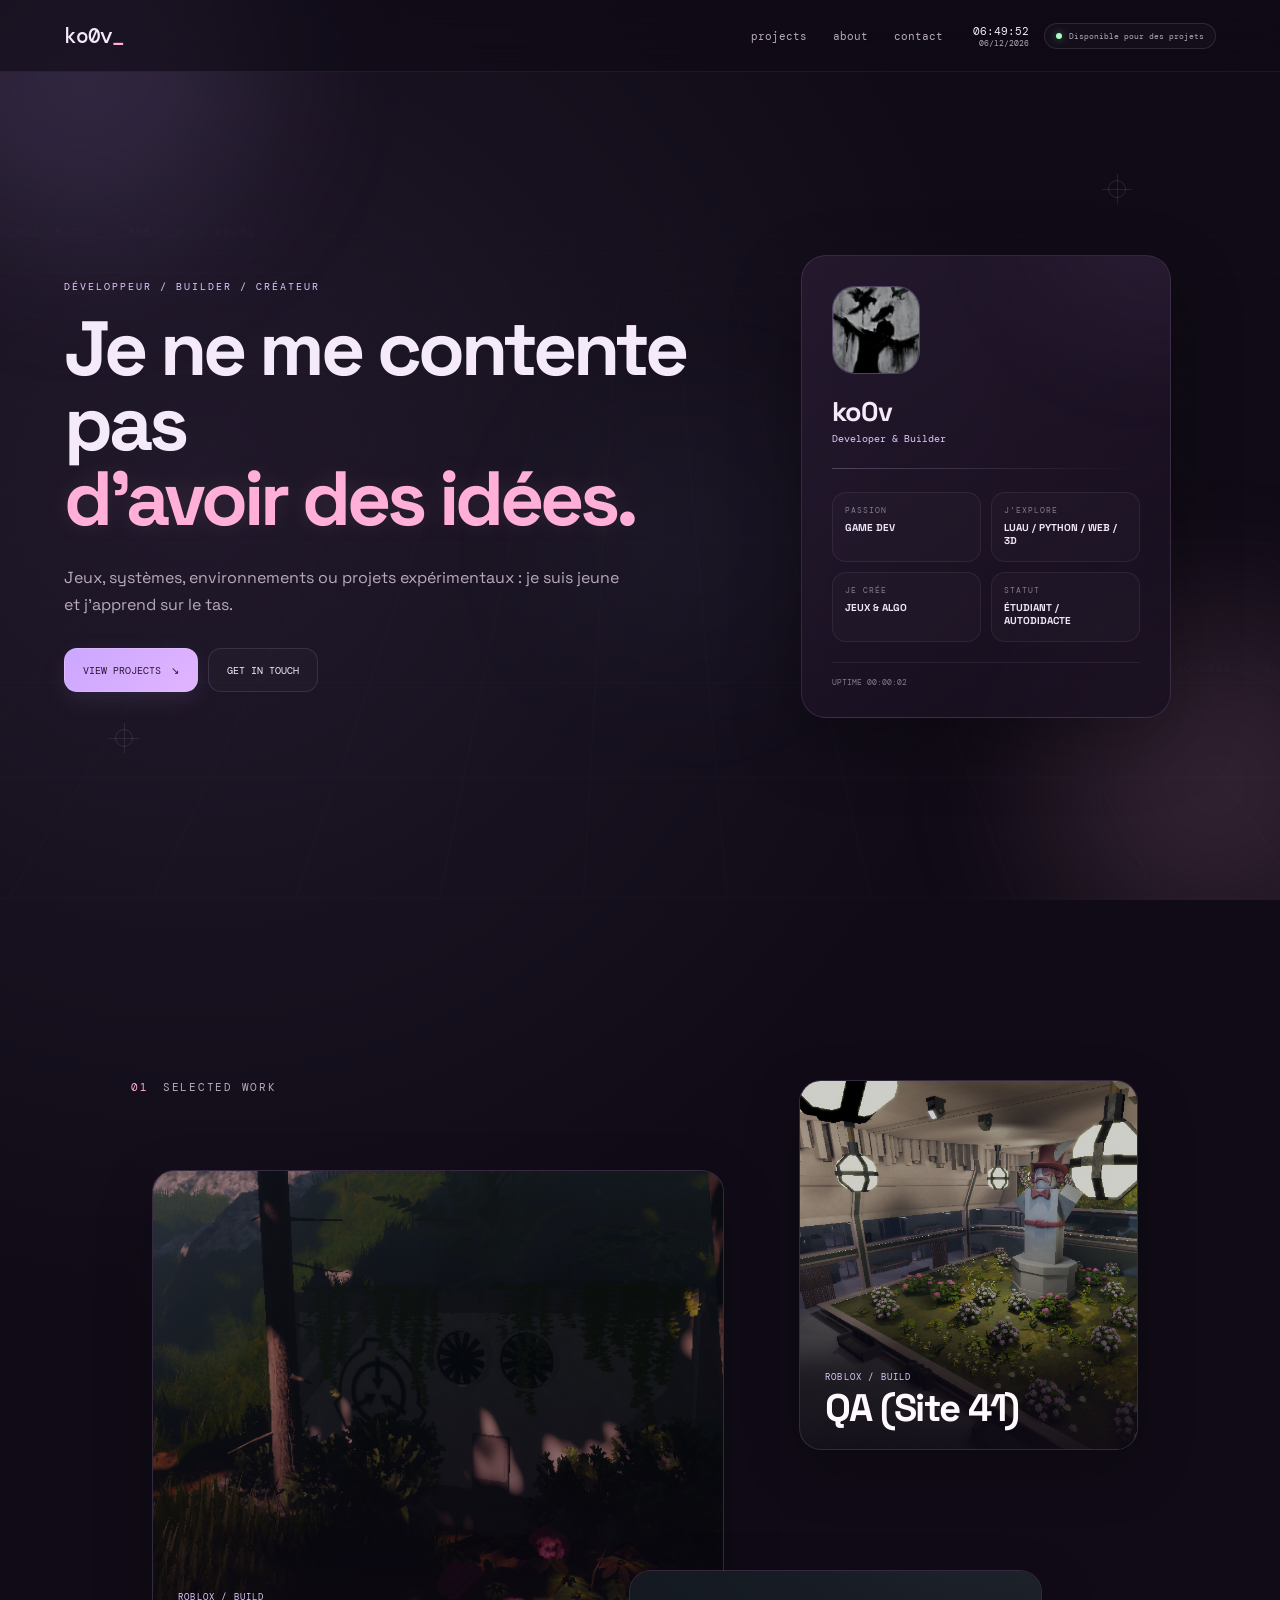
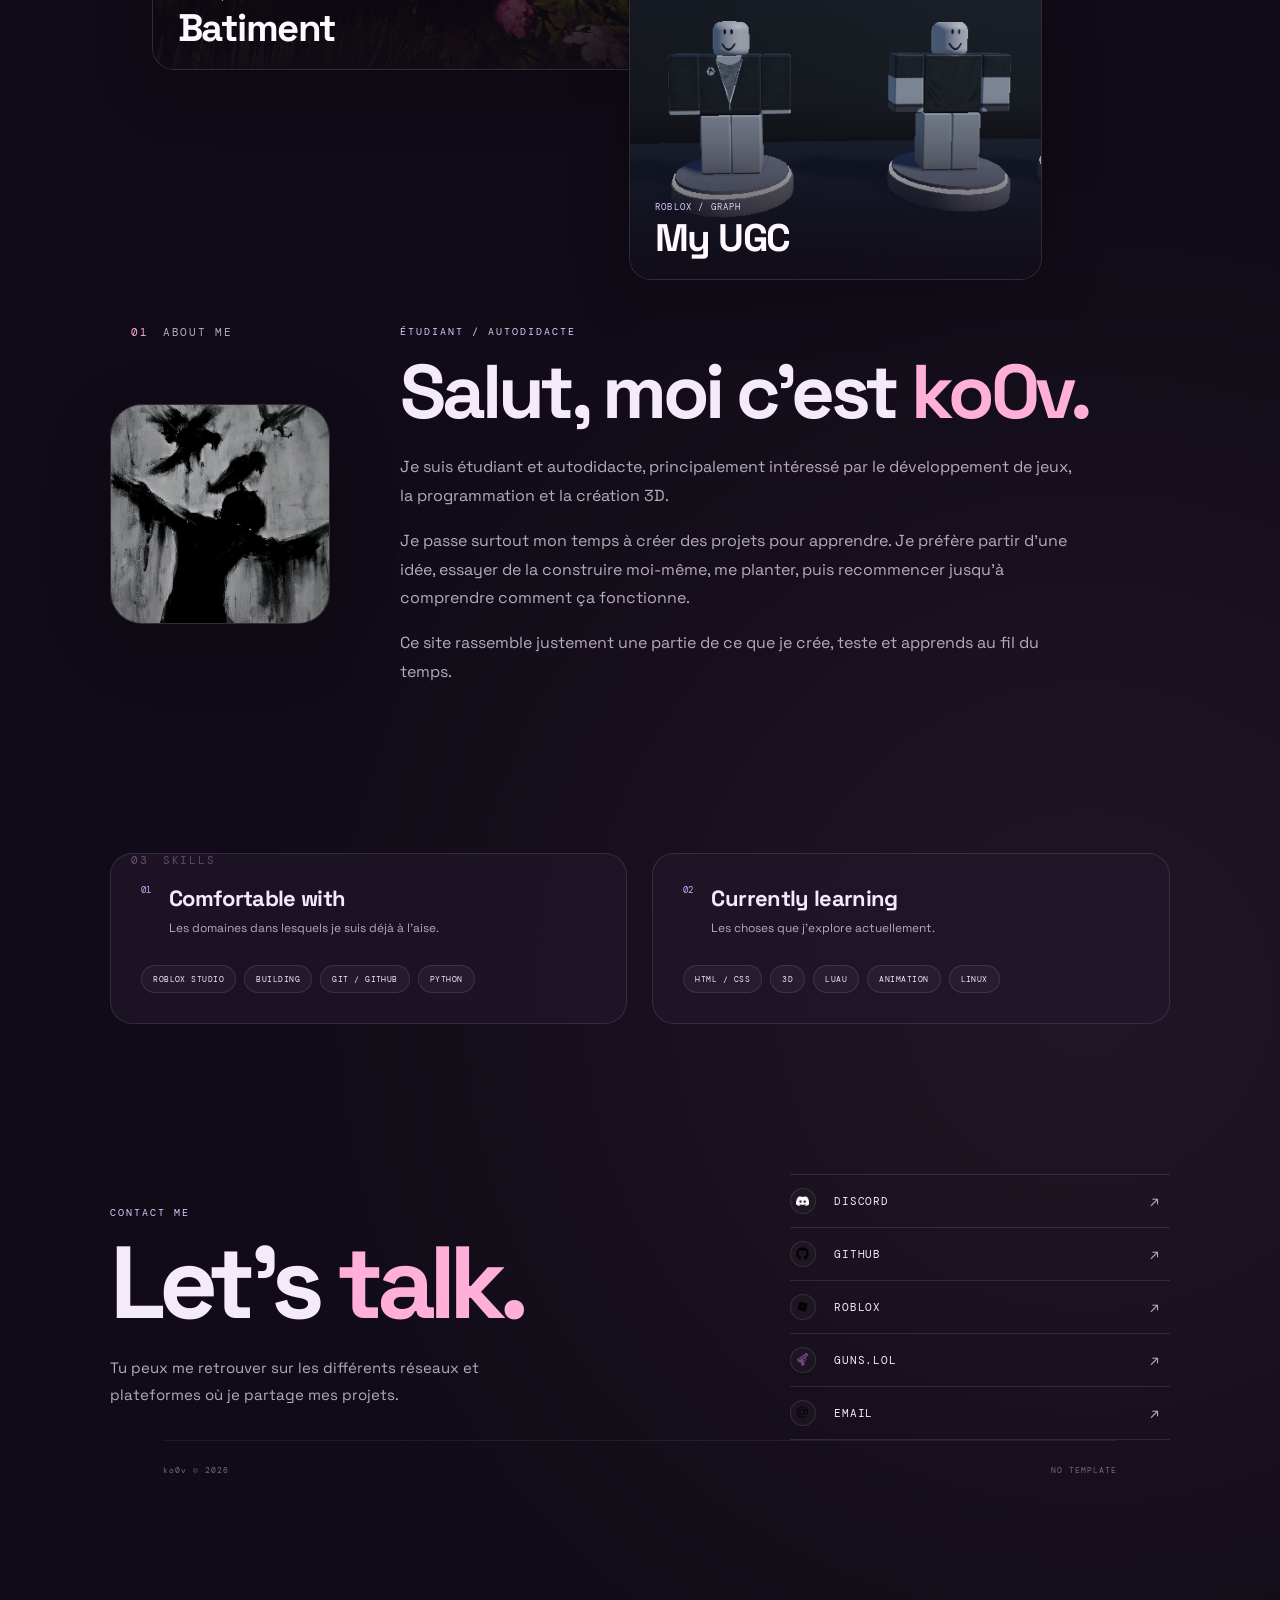
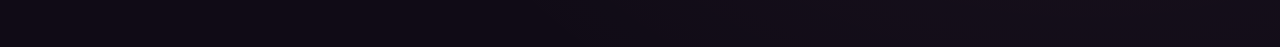
==== index.html @ 74f74527 "Finalisation du portfolio" ====
<!DOCTYPE html>
<html lang="fr">
<head>
    <meta charset="UTF-8">
    <meta name="viewport" content="width=device-width, initial-scale=1.0">
    <meta name="description" content="ko0v — Developer, Builder and Creator.">
    <title>ko0v — Portfolio</title>
    <link rel="preconnect" href="https://fonts.googleapis.com">
    <link rel="preconnect" href="https://fonts.gstatic.com" crossorigin>
    <link href="https://fonts.googleapis.com/css2?family=DM+Mono:wght@400;500&family=Space+Grotesk:wght@400;500;600;700&display=swap" rel="stylesheet">
    <link rel="stylesheet" href="css/style.css">
</head>
<body>
    <div class="background-system" aria-hidden="true">
        <div class="grid"></div>
        <div class="scan-beam"></div>
        <div class="orb orb-a"></div>
        <div class="orb orb-b"></div>
        <div class="data-stream stream-a">01001011 00110000 01001111 01010110 // BUILD // REBUILD // 00101</div>
        <div class="data-stream stream-b">A.R.T.M.E. // FACTORIA // SCP // SYSTEM ONLINE // 0x4B4F4F56</div>
        <div class="crosshair crosshair-a"></div>
        <div class="crosshair crosshair-b"></div>
    </div>

    <div class="scanlines"></div>

    <header class="topbar">
        <a class="logo" href="index.html">ko0v<span>_</span></a>

        <nav>
            <a href="#projects">projects</a>
            <a href="#about">about</a>
            <a href="#contact">contact</a>
        </nav>

        <div class="topbar-right">
            <div class="clock">
                <span id="clock">--:--:--</span>
                <small id="date">--/--/----</small>
            </div>
            <div class="status"><i></i> Disponible pour des projets</div>
        </div>
    </header>

    <main id="top">
        <section class="hero">
            <div class="hero-copy reveal">
                <p class="eyebrow">DÉVELOPPEUR / BUILDER / CRÉATEUR</p>
                    <h1>Je ne me contente pas<br><em>d’avoir des idées.</em></h1>
                <p class="intro">
                    Jeux, systèmes, environnements ou projets
                    expérimentaux : je suis jeune et j'apprend sur le tas.
                </p>

                <div class="hero-actions">
                    <a class="button primary" href="#projects">VIEW PROJECTS <span>↘</span></a>
                    <a class="button ghost" href="#contact">GET IN TOUCH</a>
                </div>
            </div>

            <div class="hero-card-wrap reveal">
                <div class="hero-card">
                    <div class="avatar">
                        <img src="assets/images/logo.jpg" alt="ko0v">
                    </div>
                    <div class="profile-name">ko0v</div>
                    <div class="profile-role">Developer & Builder</div>
                    <div class="profile-line"></div>
                    <div class="mini-grid">
                        <div><span>PASSION</span><b>GAME DEV</b></div>
                        <div><span>J'EXPLORE</span><b>LUAU / PYTHON / WEB / 3D</b></div>
                        <div><span>JE CRÉE</span><b>JEUX & ALGO</b></div>
                        <div><span>STATUT</span><b>ÉTUDIANT / AUTODIDACTE</b></div>
                    </div>
                    <div class="card-footer">
                        <span id="uptime">TIME : 00:00:00</span>
                    </div>
                </div>
            </div>
        </section>
        <section class="featured-posts" id="projects">

    <div class="section-label">
        <span>01</span>
        <p>SELECTED WORK</p>
    </div>

    <div class="posts-layout">

        <a href="posts.html" class="post-card post-main reveal">
            <div class="post-image">
                <img src="assets/images/bat01.png">
            </div>

            <div class="post-info">
                <span>ROBLOX / BUILD</span>
                <h2>Batiment</h2>
            </div>
        </a>

        <a href="posts.html" class="post-card post-side reveal">
            <div class="post-image">
                <img src="assets/images/bat02.png">
            </div>

            <div class="post-info">
                <span>ROBLOX / BUILD</span>
                <h2>QA (Site 41)</h2>
            </div>
        </a>

        <a href="posts.html" class="post-card post-small reveal">
            <div class="post-image">
                <img src="assets/images/ugc01.png">
            </div>

            <div class="post-info">
                <span>ROBLOX / GRAPH</span>
                <h2>My UGC</h2>
            </div>
        </a>

    </div>

          <!-- INTRO -->

        <section class="about-intro reveal">

            <div class="section-label">
                <span>01</span>
                <p>ABOUT ME</p>
            </div>

            <div class="about-intro-content">

                <div class="about-avatar">
                    <img src="assets/images/logo.jpg" alt="ko0v">
                </div>

                <div class="about-text">

                    <p class="eyebrow">
                        ÉTUDIANT / AUTODIDACTE
                    </p>

                    <h1>
                        Salut, moi c'est
                        <em>ko0v.</em>
                    </h1>

                    <p>
                        Je suis étudiant et autodidacte, principalement intéressé
                        par le développement de jeux, la programmation et la création 3D.
                    </p>

                    <p>
                        Je passe surtout mon temps à créer des projets pour apprendre.
                        Je préfère partir d'une idée, essayer de la construire moi-même,
                        me planter, puis recommencer jusqu'à comprendre comment ça fonctionne.
                    </p>

                    <p>
                        Ce site rassemble justement une partie de ce que je crée,
                        teste et apprends au fil du temps.
                    </p>

                </div>

            </div>

        </section>

        <!-- SKILLS -->

        <section class="about-section reveal">

            <div class="section-label">
                <span>03</span>
                <p>SKILLS</p>
            </div>

            <div class="skills-layout">


                <!-- COMFORTABLE -->

                <div class="skills-block">

                    <div class="skills-heading">
                        <span>01</span>

                        <div>
                            <h2>Comfortable with</h2>
                            <p>
                                Les domaines dans lesquels je suis déjà à l'aise.
                            </p>
                        </div>
                    </div>

                    <div class="skill-tags">

                        <span>ROBLOX STUDIO</span>
                        <span>BUILDING</span>
                        <span>GIT / GITHUB</span>
                        <span>PYTHON</span>

                    </div>

                </div>


                <!-- LEARNING -->

                <div class="skills-block">

                    <div class="skills-heading">
                        <span>02</span>

                        <div>
                            <h2>Currently learning</h2>
                            <p>
                                Les choses que j'explore actuellement.
                            </p>
                        </div>
                    </div>

                    <div class="skill-tags">

                        <span>HTML / CSS</span>
                        <span>3D</span>
                        <span>LUAU</span>
                        <span>ANIMATION</span>
                        <span>LINUX</span>

                    </div>

                </div>

            </div>

        </section>

    <section class="contact-layout">

        <div class="contact-intro reveal">
            <p class="eyebrow">CONTACT ME</p>

            <h1>
                Let's <em>talk.</em>
            </h1>

            <p>
                Tu peux me retrouver sur les différents réseaux
                et plateformes où je partage mes projets.
            </p>
        </div>


        <div class="contact-links reveal">

            <a
                class="contact-link"
                href="https://discord.gg/"
                target="_blank"
                rel="noopener"
            >
                <span class="contact-link-icon">
                    <img src="assets/images/discord.webp" alt="">
                </span>

                <span>Discord</span>

                <span class="contact-link-arrow">↗</span>
            </a>


            <a
                class="contact-link"
                href="https://github.com/raptor-gentil"
                target="_blank"
                rel="noopener"
            >
                <span class="contact-link-icon">
                    <img src="assets/images/github.svg" alt="">
                </span>

                <span>GitHub</span>

                <span class="contact-link-arrow">↗</span>
            </a>


            <a
                class="contact-link"
                href="https://www.roblox.com/fr/users/4418950819/profile"
                target="_blank"
                rel="noopener"
            >
                <span class="contact-link-icon">
                    <img src="assets/images/roblox.png" alt="">
                </span>

                <span>Roblox</span>

                <span class="contact-link-arrow">↗</span>
            </a>

            <a
                class="contact-link"
                href="https://guns.lol/h0m"
                target="_blank"
                rel="noopener"
            >
                <span class="contact-link-icon">
                    <img src="assets/images/gunslol.webp" alt="">
                </span>

                <span>Guns.lol</span>

                <span class="contact-link-arrow">↗</span>
            </a>

            <a
                class="contact-link"
                href="mailto:koov.pro@gmail.com"
            >
                <span class="contact-link-icon contact-mail">
                    <img src="assets/images/mail.webp" alt="">
                </span>

                <span>Email</span>

                <span class="contact-link-arrow">↗</span>
            </a>

        </div>

    </section>
    <footer>
        <span>ko0v © 2026</span><span>NO TEMPLATE</span>
    </footer>
    <script src="js/main.js"></script>
</body>
</html>
---- css/style.css ----
/* =========================================================
   KO0V — PASTEL BUBBLEGUM
   ========================================================= */

:root {
    --bg: #100b16;
    --bg-soft: #17101f;

    --white: #fff8ff;
    --text: #f5eafa;
    --muted: #b8aabd;

    --purple: #c9a7ff;
    --purple-light: #dfc9ff;
    --pink: #ffafd8;
    --blue: #b9e4ff;

    --glass: rgba(35, 24, 45, 0.62);
    --glass-light: rgba(255, 255, 255, 0.045);

    --border: rgba(226, 197, 255, 0.13);
    --border-light: rgba(226, 197, 255, 0.22);

    --radius: 24px;
}


/* =========================================================
   RESET
   ========================================================= */

* {
    box-sizing: border-box;
    margin: 0;
    padding: 0;
}

html {
    scroll-behavior: smooth;
}

body {
    min-height: 100vh;
    overflow-x: hidden;

    color: var(--text);
    background:
        radial-gradient(
            circle at 15% 15%,
            rgba(201, 167, 255, 0.09),
            transparent 28%
        ),
        radial-gradient(
            circle at 85% 80%,
            rgba(255, 175, 216, 0.07),
            transparent 30%
        ),
        var(--bg);

    font-family: "Space Grotesk", sans-serif;
}

a {
    color: inherit;
    text-decoration: none;
}

::selection {
    background: var(--pink);
    color: #28172c;
}


/* =========================================================
   BACKGROUND
   ========================================================= */

.background-system {
    position: fixed;
    inset: 0;

    z-index: -10;
    overflow: hidden;

    pointer-events: none;
}


/* petit quadrillage */

.grid {
    position: absolute;

    width: 180%;
    height: 180%;

    top: -40%;
    left: -40%;

    opacity: 0.22;

    background-image:
        linear-gradient(
            rgba(201, 167, 255, 0.035) 1px,
            transparent 1px
        ),
        linear-gradient(
            90deg,
            rgba(201, 167, 255, 0.035) 1px,
            transparent 1px
        );

    background-size: 80px 80px;

    transform:
        perspective(900px)
        rotateX(58deg);

    animation: gridMove 28s linear infinite;
}


/* blobs pastel */

.orb {
    position: absolute;

    border-radius: 50%;

    filter: blur(85px);

    opacity: 0.15;
}

.orb-a {
    width: 360px;
    height: 360px;

    top: -120px;
    left: -100px;

    background: var(--purple);

    animation: blobA 16s ease-in-out infinite;
}

.orb-b {
    width: 330px;
    height: 330px;

    right: -100px;
    bottom: -50px;

    background: var(--pink);

    animation: blobB 19s ease-in-out infinite;
}


/* troisième petite bulle */

.background-system::after {
    content: "";

    position: absolute;

    width: 220px;
    height: 220px;

    top: 48%;
    left: 45%;

    border-radius: 50%;

    background: var(--blue);

    filter: blur(100px);

    opacity: 0.06;

    animation: blobC 21s ease-in-out infinite;
}


/* lumière qui passe */

.scan-beam {
    position: absolute;

    width: 300px;
    height: 300px;

    top: -350px;
    left: 25%;

    border-radius: 50%;

    background: rgba(223, 201, 255, 0.035);

    filter: blur(50px);

    animation: softLight 14s ease-in-out infinite;
}


/* texte décoratif */

.data-stream {
    position: absolute;

    color: rgba(223, 201, 255, 0.035);

    font-family: "DM Mono", monospace;
    font-size: 10px;

    letter-spacing: 2px;

    white-space: nowrap;
}

.stream-a {
    top: 25%;
    left: -20%;

    animation: streamA 38s linear infinite;
}

.stream-b {
    bottom: 25%;
    right: -20%;

    animation: streamB 45s linear infinite;
}


/* petits cercles */

.crosshair {
    position: absolute;

    width: 18px;
    height: 18px;

    border: 1px solid rgba(223, 201, 255, 0.12);

    border-radius: 50%;
}

.crosshair::before,
.crosshair::after {
    content: "";

    position: absolute;

    background: rgba(223, 201, 255, 0.10);
}

.crosshair::before {
    width: 30px;
    height: 1px;

    top: 8px;
    left: -7px;
}

.crosshair::after {
    width: 1px;
    height: 30px;

    top: -7px;
    left: 8px;
}

.crosshair-a {
    top: 20%;
    right: 12%;
}

.crosshair-b {
    bottom: 17%;
    left: 9%;
}


/* scanlines presque invisibles */

.scanlines {
    position: fixed;
    inset: 0;

    z-index: 50;

    pointer-events: none;

    opacity: 0.012;

    background:
        repeating-linear-gradient(
            to bottom,
            transparent 0,
            transparent 5px,
            rgba(255, 255, 255, 0.5) 6px
        );
}


/* =========================================================
   HEADER
   ========================================================= */

.topbar {
    position: sticky;
    top: 0;
    z-index: 20;

    display: flex;
    align-items: center;

    min-height: 72px;

    padding: 12px 5vw;

    gap: 30px;

    border-bottom: 1px solid rgba(226, 197, 255, 0.07);

    background: rgba(16, 11, 22, 0.62);

    backdrop-filter: blur(20px);
}

.logo {
    font-family: "DM Mono", monospace;

    font-size: 21px;
    font-weight: 500;

    letter-spacing: -1px;
}

.logo span {
    color: var(--pink);

    animation: blink 1.4s infinite;
}


.topbar nav {
    display: flex;

    gap: 26px;

    margin-left: auto;
}

.topbar nav a {
    position: relative;

    color: var(--muted);

    font-family: "DM Mono", monospace;
    font-size: 11px;

    transition: color 0.2s ease;
}

.topbar nav a:hover {
    color: var(--purple-light);
}

.topbar nav a::after {
    content: "";

    position: absolute;

    width: 0;
    height: 1px;

    bottom: -7px;
    left: 50%;

    background: var(--pink);

    transform: translateX(-50%);

    transition: width 0.2s ease;
}

.topbar nav a:hover::after {
    width: 100%;
}


/* droite du header */

.topbar-right {
    display: flex;
    align-items: center;

    gap: 15px;
}

.clock {
    display: flex;
    flex-direction: column;

    align-items: flex-end;

    font-family: "DM Mono", monospace;
}

.clock span {
    font-size: 11px;
}

.clock small {
    color: var(--muted);

    font-size: 8px;
}


.status {
    display: flex;
    align-items: center;

    gap: 7px;

    padding: 7px 11px;

    border: 1px solid var(--border);

    border-radius: 999px;

    background: rgba(255, 255, 255, 0.025);

    color: var(--muted);

    font-family: "DM Mono", monospace;
    font-size: 8px;
}

.status i {
    width: 6px;
    height: 6px;

    border-radius: 50%;

    background: #a8ffc5;

    box-shadow: 0 0 8px rgba(168, 255, 197, 0.45);
}


/* =========================================================
   MAIN
   ========================================================= */

main {
    width: min(1160px, 90%);

    margin: 0 auto;
}


/* =========================================================
   HERO
   ========================================================= */

.hero {
    min-height: calc(100vh - 72px);

    display: grid;

    grid-template-columns: 1.15fr 0.85fr;

    align-items: center;

    gap: 70px;

    padding: 80px 0;
}

.hero-copy {
    max-width: 700px;
}

.eyebrow {
    margin-bottom: 18px;

    color: var(--purple-light);

    font-family: "DM Mono", monospace;

    font-size: 10px;

    letter-spacing: 2px;
}

.hero h1 {
    font-size: clamp(45px, 6vw, 78px);

    line-height: 0.98;

    letter-spacing: -4px;

    font-weight: 700;
}

.hero h1 em {
    color: var(--pink);

    font-style: normal;

    text-shadow:
        0 0 25px rgba(255, 175, 216, 0.10);
}

.intro {
    max-width: 560px;

    margin-top: 27px;

    color: var(--muted);

    font-size: 16px;

    line-height: 1.7;
}


/* boutons */

.hero-actions {
    display: flex;
    flex-wrap: wrap;

    gap: 10px;

    margin-top: 30px;
}

.button {
    display: inline-flex;

    align-items: center;
    justify-content: center;

    gap: 10px;

    min-height: 44px;

    padding: 0 18px;

    border: 1px solid var(--border);

    border-radius: 13px;

    font-family: "DM Mono", monospace;

    font-size: 10px;

    transition:
        transform 0.2s ease,
        background 0.2s ease,
        border-color 0.2s ease;
}

.button:hover {
    transform: translateY(-2px);
}

.button.primary {
    border-color: rgba(223, 201, 255, 0.35);

    background:
        linear-gradient(
            135deg,
            #cba7ff,
            #e1b4ff
        );

    color: #2a1735;

    box-shadow:
        0 8px 25px rgba(201, 167, 255, 0.10);
}

.button.primary:hover {
    box-shadow:
        0 10px 30px rgba(201, 167, 255, 0.17);
}

.button.ghost {
    background: rgba(255, 255, 255, 0.02);

    color: var(--text);
}

.button.ghost:hover {
    border-color: var(--border-light);

    background:
        rgba(223, 201, 255, 0.05);
}


/* =========================================================
   PROFILE CARD
   ========================================================= */

.hero-card-wrap {
    display: flex;

    justify-content: center;

    perspective: 1000px;
}

.hero-card {
    position: relative;

    width: min(100%, 370px);

    padding: 30px;

    border:
        1px solid var(--border);

    border-radius: 25px;

    background:
        linear-gradient(
            145deg,
            rgba(43, 29, 53, 0.72),
            rgba(23, 15, 31, 0.76)
        );

    box-shadow:
        0 25px 70px rgba(0, 0, 0, 0.28);

    backdrop-filter: blur(18px);

    overflow: hidden;

    transition:
        border-color 0.25s ease,
        transform 0.25s ease;
}


/* petit reflet */

.hero-card::before {
    content: "";

    position: absolute;

    width: 220px;
    height: 220px;

    top: -150px;
    right: -100px;

    border-radius: 50%;

    background: var(--purple);

    filter: blur(80px);

    opacity: 0.08;

    pointer-events: none;
}

.hero-card:hover {
    border-color: var(--border-light);
}


/* avatar */

.avatar {
    position: relative;

    width: 88px;
    height: 88px;

    margin-bottom: 20px;

    display: grid;
    place-items: center;

    border:
        1px solid rgba(223, 201, 255, 0.20);

    border-radius: 23px;

    background:
        linear-gradient(
            145deg,
            rgba(201, 167, 255, 0.09),
            rgba(255, 175, 216, 0.05)
        );

    overflow: hidden;
}

.avatar img {
    display: block;

    width: 100%;
    height: 100%;

    object-fit: cover;
}


.profile-name {
    font-size: 27px;

    font-weight: 700;

    letter-spacing: -1px;
}

.profile-role {
    margin-top: 3px;

    color: var(--purple-light);

    font-family: "DM Mono", monospace;

    font-size: 10px;
}

.profile-line {
    height: 1px;

    margin: 23px 0;

    background:
        linear-gradient(
            90deg,
            rgba(223, 201, 255, 0.25),
            transparent
        );
}


/* mini infos */

.mini-grid {
    display: grid;

    grid-template-columns: 1fr 1fr;

    gap: 10px;
}

.mini-grid > div {
    min-height: 70px;

    padding: 12px;

    border:
        1px solid rgba(223, 201, 255, 0.08);

    border-radius: 14px;

    background:
        rgba(255, 255, 255, 0.018);

    transition:
        transform 0.2s ease,
        background 0.2s ease,
        border-color 0.2s ease;
}

.mini-grid > div:hover {
    transform: translateY(-2px);

    background:
        rgba(223, 201, 255, 0.035);

    border-color:
        rgba(223, 201, 255, 0.16);
}

.mini-grid span {
    display: block;

    margin-bottom: 6px;

    color: #887a91;

    font-family: "DM Mono", monospace;

    font-size: 8px;

    letter-spacing: 1px;
}

.mini-grid b {
    display: block;

    color: #f0e6f6;

    font-size: 10px;

    line-height: 1.35;
}


.card-footer {
    margin-top: 20px;

    padding-top: 14px;

    border-top:
        1px solid rgba(223, 201, 255, 0.08);

    color: #887a91;

    font-family: "DM Mono", monospace;

    font-size: 8px;
}


/* =========================================================
   FOOTER
   ========================================================= */

footer {
    width: min(1160px, 90%);

    margin: 0 auto;

    display: flex;

    justify-content: space-between;

    padding: 24px 0 32px;

    border-top:
        1px solid rgba(223, 201, 255, 0.08);

    color: #74687c;

    font-family: "DM Mono", monospace;

    font-size: 8px;

    letter-spacing: 1px;
}


/* =========================================================
   REVEAL
   ========================================================= */

.reveal {
    opacity: 0;

    transform: translateY(14px);

    animation:
        reveal 0.8s ease forwards;
}

.hero-card-wrap.reveal {
    animation-delay: 0.12s;
}


/* =========================================================
   ANIMATIONS
   ========================================================= */

@keyframes reveal {
    to {
        opacity: 1;

        transform:
            translateY(0);
    }
}

@keyframes blink {
    50% {
        opacity: 0.25;
    }
}

@keyframes gridMove {
    from {
        transform:
            perspective(900px)
            rotateX(58deg)
            translateY(0);
    }

    to {
        transform:
            perspective(900px)
            rotateX(58deg)
            translateY(80px);
    }
}

@keyframes blobA {
    0%,
    100% {
        transform:
            translate(0, 0)
            scale(1);
    }

    50% {
        transform:
            translate(80px, 45px)
            scale(1.08);
    }
}

@keyframes blobB {
    0%,
    100% {
        transform:
            translate(0, 0)
            scale(1);
    }

    50% {
        transform:
            translate(-70px, -45px)
            scale(1.1);
    }
}

@keyframes blobC {
    0%,
    100% {
        transform:
            translate(0, 0);
    }

    50% {
        transform:
            translate(-80px, 60px);
    }
}

@keyframes softLight {
    0% {
        transform:
            translateY(-100px);

        opacity: 0;
    }

    25% {
        opacity: 1;
    }

    75% {
        transform:
            translateY(100vh);

        opacity: 0;
    }

    100% {
        opacity: 0;
    }
}

@keyframes streamA {
    from {
        transform:
            translateX(0);
    }

    to {
        transform:
            translateX(120vw);
    }
}

@keyframes streamB {
    from {
        transform:
            translateX(0);
    }

    to {
        transform:
            translateX(-120vw);
    }
}


/* =========================================================
   RESPONSIVE
   ========================================================= */

@media (max-width: 900px) {

    .topbar {
        padding-inline: 4vw;
    }

    .status {
        display: none;
    }

    .hero {
        grid-template-columns: 1fr;

        gap: 55px;

        padding-top: 65px;
    }

    .hero-card-wrap {
        justify-content: flex-start;
    }
}


@media (max-width: 620px) {

    .topbar {
        min-height: 64px;

        gap: 12px;
    }

    .topbar nav {
        gap: 14px;
    }

    .topbar nav a {
        font-size: 9px;
    }

    .clock {
        display: none;
    }

    main {
        width: 88%;
    }

    .hero {
        min-height: auto;

        padding:
            65px
            0
            55px;

        gap: 45px;
    }

    .hero h1 {
        font-size:
            clamp(
                42px,
                13vw,
                62px
            );

        letter-spacing: -2.5px;
    }

    .intro {
        font-size: 14px;
    }

    .hero-card {
        padding: 24px;

        border-radius: 21px;
    }

    .avatar {
        width: 76px;
        height: 76px;

        border-radius: 19px;
    }

    .mini-grid {
        grid-template-columns: 1fr;
    }

    footer {
        width: 88%;
    }
}


/* =========================================================
   ACCESSIBILITÉ
   ========================================================= */

@media (prefers-reduced-motion: reduce) {

    html {
        scroll-behavior: auto;
    }

    *,
    *::before,
    *::after {
        animation-duration: 0.01ms !important;
        animation-iteration-count: 1 !important;
        transition-duration: 0.01ms !important;
    }
}
/* =========================================
   FEATURED POSTS
========================================= */

.featured-posts {
    position: relative;
    width: min(1400px, 92%);
    margin: 180px auto 140px;
    min-height: 850px;
}

.section-label {
    position: absolute;
    top: 0;
    left: 2%;
    display: flex;
    align-items: center;
    gap: 14px;
    color: var(--muted);
    font-family: "DM Mono", monospace;
    font-size: 11px;
    letter-spacing: .16em;
}

.section-label span {
    color: var(--pink);
}

.section-label p {
    margin: 0;
}

/* Layout volontairement asymétrique */

.posts-layout {
    position: relative;
    width: 100%;
    height: 800px;
}

/* Carte de base */

.post-card {
    position: absolute;
    display: block;
    overflow: hidden;

    border: 1px solid var(--border);
    border-radius: 22px;

    background: var(--glass);
    backdrop-filter: blur(12px);

    text-decoration: none;
    color: var(--text);

    box-shadow:
        0 20px 60px rgba(0, 0, 0, .18);

    transition:
        transform .45s cubic-bezier(.2,.8,.2,1),
        border-color .35s ease,
        box-shadow .35s ease;
}

.post-card:hover {
    border-color: var(--border-light);

    box-shadow:
        0 30px 80px rgba(0, 0, 0, .25),
        0 0 50px rgba(201, 167, 255, .08);
}

.post-image {
    position: relative;
    width: 100%;
    height: 100%;
    overflow: hidden;
}

.post-image::after {
    content: "";
    position: absolute;
    inset: 0;

    background:
        linear-gradient(
            to top,
            rgba(16, 11, 22, .9),
            rgba(16, 11, 22, .05) 60%
        );
}

.post-image img {
    width: 100%;
    height: 100%;

    display: block;

    object-fit: cover;

    transition:
        transform .7s cubic-bezier(.2,.8,.2,1),
        filter .5s ease;
}

.post-card:hover .post-image img {
    transform: scale(1.045);
    filter: saturate(1.08);
}

/* =========================================
   POST POSITIONS
========================================= */

.post-main {
    top: 90px;
    left: 4%;

    width: 54%;
    height: 500px;

    transform: rotate(-1deg);
}

.post-main:hover {
    transform:
        rotate(0deg)
        translateY(-8px);
}

.post-side {
    top: 0;
    right: 3%;

    width: 32%;
    height: 370px;

    transform: rotate(1.4deg);
}

.post-side:hover {
    transform:
        rotate(0deg)
        translateY(-8px);
}

.post-small {
    bottom: 0;
    right: 12%;

    width: 39%;
    height: 310px;

    transform: rotate(-1.2deg);
}

.post-small:hover {
    transform:
        rotate(0deg)
        translateY(-8px);
}

/* =========================================
   POST TEXT
========================================= */

.post-info {
    position: absolute;
    z-index: 2;

    left: 25px;
    right: 25px;
    bottom: 23px;
}

.post-info span {
    display: block;

    margin-bottom: 7px;

    font-family: "DM Mono", monospace;
    font-size: 9px;
    letter-spacing: .13em;

    color: var(--purple-light);
}

.post-info h2 {
    margin: 0;

    font-size: clamp(22px, 3vw, 40px);
    line-height: .95;
    letter-spacing: -.04em;

    color: var(--white);
}

/* =========================================
   ALL POSTS
========================================= */

.all-posts {
    position: absolute;
    right: 3%;
    bottom: 5px;

    display: inline-flex;
    align-items: center;
    gap: 12px;

    padding: 12px 18px;

    border: 1px solid var(--border);
    border-radius: 999px;

    color: var(--muted);

    font-family: "DM Mono", monospace;
    font-size: 10px;
    letter-spacing: .12em;

    text-decoration: none;

    transition:
        color .25s ease,
        border-color .25s ease,
        transform .25s ease;
}

.all-posts span {
    color: var(--pink);
    font-size: 15px;
}

.all-posts:hover {
    color: var(--white);
    border-color: var(--border-light);
    transform: translateY(-3px);
}

/* =========================================
   MOBILE
========================================= */

@media (max-width: 800px) {

    .featured-posts {
        width: 90%;
        margin-top: 120px;
        min-height: auto;
    }

    .posts-layout {
        height: auto;

        display: flex;
        flex-direction: column;

        gap: 25px;

        padding-top: 60px;
    }

    .post-card,
    .post-main,
    .post-side,
    .post-small {
        position: relative;

        inset: auto;

        width: 100%;
        height: 330px;

        transform: none;
    }

    .post-card:hover,
    .post-main:hover,
    .post-side:hover,
    .post-small:hover {
        transform: translateY(-5px);
    }

    .all-posts {
        position: relative;

        right: auto;
        bottom: auto;

        margin-top: 30px;
    }
}
/* =========================================
   POSTS PAGE
========================================= */

.posts-page {
    width: min(1280px, 90%);
    margin: 0 auto;
    padding: 150px 0 120px;
}


/* HEADER */

.posts-header {
    max-width: 720px;
    margin-bottom: 55px;
}

.posts-header h1 {
    margin: 0 0 22px;

    font-size: clamp(58px, 8vw, 105px);
    line-height: .9;
    letter-spacing: -.06em;
}

.posts-header h1 em {
    color: var(--pink);
    font-style: normal;
}

.posts-intro {
    max-width: 580px;

    margin: 0;

    color: var(--muted);

    font-size: 16px;
    line-height: 1.7;
}


/* FILTERS */

.posts-filters {
    display: flex;
    align-items: center;
    gap: 9px;

    margin-bottom: 45px;

    padding-bottom: 18px;

    border-bottom: 1px solid var(--border);

    overflow-x: auto;
}

.filter {
    flex-shrink: 0;

    padding: 9px 15px;

    border: 1px solid var(--border);
    border-radius: 999px;

    background: transparent;

    color: var(--muted);

    font-family: "DM Mono", monospace;
    font-size: 10px;
    letter-spacing: .1em;

    cursor: pointer;

    transition:
        color .25s ease,
        background .25s ease,
        border-color .25s ease;
}

.filter:hover {
    color: var(--white);
    border-color: var(--border-light);
}

.filter.active {
    color: #17101f;

    background: var(--purple);

    border-color: var(--purple);
}


/* GRID */

.posts-grid {
    display: grid;

    grid-template-columns:
        repeat(3, minmax(0, 1fr));

    gap: 26px;
}


/* TILE */

.post-tile {
    display: block;

    min-width: 0;

    overflow: hidden;

    border: 1px solid var(--border);
    border-radius: 20px;

    background: var(--glass);

    color: var(--text);
    text-decoration: none;

    backdrop-filter: blur(12px);

    transition:
        transform .35s cubic-bezier(.2,.8,.2,1),
        border-color .3s ease,
        box-shadow .3s ease;
}

.post-tile:hover {
    transform: translateY(-7px);

    border-color: var(--border-light);

    box-shadow:
        0 25px 60px rgba(0, 0, 0, .2),
        0 0 35px rgba(201, 167, 255, .06);
}


/* IMAGE */

.post-tile-image {
    position: relative;

    width: 100%;
    aspect-ratio: 16 / 10;

    overflow: hidden;

    background: var(--bg-soft);
}

.post-tile-image::after {
    content: "";

    position: absolute;
    inset: 0;

    background:
        linear-gradient(
            135deg,
            rgba(255, 255, 255, .05),
            transparent 50%
        );

    pointer-events: none;
}

.post-tile-image img {
    width: 100%;
    height: 100%;

    display: block;

    object-fit: cover;

    transition:
        transform .6s cubic-bezier(.2,.8,.2,1);
}

.post-tile:hover .post-tile-image img {
    transform: scale(1.045);
}


/* NUMBER */

.post-number {
    position: absolute;

    top: 14px;
    right: 14px;

    z-index: 2;

    padding: 6px 9px;

    border: 1px solid rgba(255,255,255,.13);
    border-radius: 999px;

    background: rgba(16, 11, 22, .55);

    color: var(--white);

    font-family: "DM Mono", monospace;
    font-size: 9px;

    backdrop-filter: blur(8px);
}


/* CONTENT */

.post-tile-content {
    padding: 21px 22px 24px;
}

.post-meta {
    display: flex;
    justify-content: space-between;
    align-items: center;

    margin-bottom: 10px;

    color: var(--purple-light);

    font-family: "DM Mono", monospace;
    font-size: 9px;
    letter-spacing: .1em;
}

.post-meta span:last-child {
    color: var(--muted);
}

.post-tile h2 {
    margin: 0 0 9px;

    font-size: 25px;
    line-height: 1;

    letter-spacing: -.035em;
}

.post-tile p {
    margin: 0;

    color: var(--muted);

    font-size: 13px;
    line-height: 1.6;
}


/* RESPONSIVE */

@media (max-width: 1000px) {

    .posts-grid {
        grid-template-columns:
            repeat(2, minmax(0, 1fr));
    }

}

@media (max-width: 650px) {

    .posts-page {
        width: 88%;
        padding-top: 120px;
    }

    .posts-header {
        margin-bottom: 40px;
    }

    .posts-header h1 {
        font-size: 58px;
    }

    .posts-grid {
        grid-template-columns: 1fr;
        gap: 20px;
    }

    .post-tile-image {
        aspect-ratio: 16 / 10;
    }

}
/* =========================================
   POST VIEWER / LIGHTBOX
========================================= */

.post-viewer {
    position: fixed;
    inset: 0;
    z-index: 9999;

    display: flex;
    align-items: center;
    justify-content: center;

    padding: 40px;

    background: rgba(8, 5, 12, .88);

    backdrop-filter: blur(18px);

    opacity: 0;
    visibility: hidden;

    transition:
        opacity .3s ease,
        visibility .3s ease;
}

.post-viewer.open {
    opacity: 1;
    visibility: visible;
}


/* CONTENU */

.viewer-content {
    width: min(1250px, 88vw);
    height: min(850px, 88vh);

    display: flex;
    flex-direction: column;

    justify-content: center;
}


/* IMAGE */

.viewer-image-wrapper {
    width: 100%;
    height: calc(100% - 75px);

    display: flex;
    align-items: center;
    justify-content: center;

    overflow: hidden;

    border-radius: 18px;
}

.viewer-image-wrapper img {
    max-width: 100%;
    max-height: 100%;

    width: auto;
    height: auto;

    display: block;

    object-fit: contain;

    border-radius: 14px;

    box-shadow:
        0 30px 100px rgba(0, 0, 0, .45);

    user-select: none;

    animation: viewerImageIn .3s ease;
}

@keyframes viewerImageIn {
    from {
        opacity: 0;
        transform: scale(.97);
    }

    to {
        opacity: 1;
        transform: scale(1);
    }
}


/* INFORMATIONS */

.viewer-info {
    display: flex;
    align-items: center;
    justify-content: space-between;

    padding: 18px 4px 0;
}

.viewer-info span {
    color: var(--purple-light);

    font-family: "DM Mono", monospace;
    font-size: 9px;
    letter-spacing: .12em;
}

.viewer-info h2 {
    margin: 5px 0 0;

    color: var(--white);

    font-size: 22px;
    letter-spacing: -.03em;
}

.viewer-counter {
    color: var(--muted) !important;
}


/* BOUTON FERMER */

.viewer-close {
    position: absolute;

    top: 25px;
    right: 30px;

    width: 45px;
    height: 45px;

    display: flex;
    align-items: center;
    justify-content: center;

    border: 1px solid var(--border);
    border-radius: 50%;

    background: rgba(20, 13, 27, .7);

    color: var(--white);

    font-size: 28px;
    font-weight: 300;

    cursor: pointer;

    backdrop-filter: blur(10px);

    transition:
        background .2s ease,
        border-color .2s ease,
        transform .2s ease;
}

.viewer-close:hover {
    background: rgba(255, 175, 216, .12);

    border-color: var(--pink);

    transform: rotate(90deg);
}


/* FLÈCHES */

.viewer-arrow {
    position: absolute;

    top: 50%;

    width: 52px;
    height: 52px;

    display: flex;
    align-items: center;
    justify-content: center;

    border: 1px solid var(--border);
    border-radius: 50%;

    background: rgba(20, 13, 27, .7);

    color: var(--white);

    font-size: 22px;

    cursor: pointer;

    backdrop-filter: blur(10px);

    transform: translateY(-50%);

    transition:
        background .2s ease,
        border-color .2s ease,
        transform .2s ease;
}

.viewer-arrow:hover {
    background: rgba(201, 167, 255, .14);

    border-color: var(--purple);

    transform:
        translateY(-50%)
        scale(1.06);
}

.viewer-prev {
    left: 28px;
}

.viewer-next {
    right: 28px;
}


/* MOBILE */

@media (max-width: 700px) {

    .post-viewer {
        padding: 20px;
    }

    .viewer-content {
        width: 100%;
        height: 90vh;
    }

    .viewer-image-wrapper {
        height: calc(100% - 90px);
    }

    .viewer-arrow {
        width: 42px;
        height: 42px;

        top: auto;
        bottom: 20px;

        transform: none;
    }

    .viewer-arrow:hover {
        transform: scale(1.06);
    }

    .viewer-prev {
        left: 20px;
    }

    .viewer-next {
        right: 20px;
    }

    .viewer-close {
        top: 15px;
        right: 15px;
    }

    .viewer-info {
        padding-right: 0;
    }

}
.post-credits {
    display: flex;
    align-items: center;
    gap: 6px;
    margin-top: 10px;
}

.post-credits > span {
    font-family: "DM Mono", monospace;
    font-size: 8px;
    color: var(--muted);
    letter-spacing: .08em;
}

.credit {
    width: 22px;
    height: 22px;
    padding: 0;
    display: flex;
    align-items: center;
    justify-content: center;

    border: 1px solid var(--border);
    border-radius: 50%;

    background: rgba(255, 255, 255, 0.035);

    transition:
        transform .2s ease,
        border-color .2s ease,
        background .2s ease;
}

.credit img {
    width: 12px;
    height: 12px;
    object-fit: contain;
}

.credit:hover {
    transform: scale(1.12);
    border-color: var(--purple);
    background: rgba(201, 167, 255, .12);
}

/* =========================================================
   ABOUT PAGE
========================================================= */

.about-page {
    width: min(1200px, 92%);
    margin: 0 auto;
    padding: 150px 0 100px;
}


/* =========================================================
   INTRO
========================================================= */

.about-intro {
    margin-bottom: 150px;
}

.about-intro-content {
    display: grid;
    grid-template-columns: 220px 1fr;
    gap: 70px;
    align-items: center;
    margin-top: 45px;
}

.about-avatar {
    width: 220px;
    height: 220px;

    display: flex;
    align-items: center;
    justify-content: center;

    border: 1px solid var(--border);
    border-radius: 32px;

    background: rgba(255,255,255,.035);
    box-shadow: 0 20px 70px rgba(0,0,0,.15);

    overflow: hidden;
}

.about-avatar img {
    width: 100%;
    height: 100%;
    object-fit: cover;
}

.about-text {
    max-width: 700px;
}

.about-text h1 {
    margin: 10px 0 25px;

    font-size: clamp(42px, 6vw, 76px);
    line-height: .95;
    letter-spacing: -.055em;
}

.about-text h1 em {
    color: var(--pink);
    font-style: normal;
}

.about-text p:not(.eyebrow) {
    max-width: 680px;
    margin: 0 0 16px;

    color: var(--muted);
    font-size: 16px;
    line-height: 1.8;
}


/* =========================================================
   SECTIONS
========================================================= */

.about-section {
    margin-bottom: 150px;
}


/* =========================================================
   CERTIFICATES
========================================================= */

.certifications {
    display: grid;
    grid-template-columns: repeat(2, 1fr);
    gap: 24px;
    margin-top: 45px;
}

.certificate {
    overflow: hidden;

    border: 1px solid var(--border);
    border-radius: 22px;

    background: var(--glass);

    backdrop-filter: blur(16px);

    transition:
        transform .25s ease,
        border-color .25s ease;
}

.certificate:hover {
    transform: translateY(-5px);
    border-color: var(--border-light);
}

.certificate-image {
    position: relative;

    height: 260px;

    display: flex;
    align-items: center;
    justify-content: center;

    overflow: hidden;

    background:
        linear-gradient(
            135deg,
            rgba(201,167,255,.12),
            rgba(255,175,216,.08)
        );
}

.certificate-image > span {
    position: absolute;
    top: 15px;
    left: 18px;

    font-family: "DM Mono", monospace;
    font-size: 9px;
    color: var(--muted);
}

.certificate-placeholder {
    width: 70%;
    height: 70%;

    display: flex;
    align-items: center;
    justify-content: center;

    border: 1px dashed var(--border-light);
    border-radius: 12px;

    color: var(--muted);

    font-family: "DM Mono", monospace;
    font-size: 10px;
    letter-spacing: .15em;
}

.certificate-info {
    position: relative;
    padding: 22px 24px 25px;
}

.certificate-type {
    font-family: "DM Mono", monospace;
    font-size: 8px;
    letter-spacing: .12em;
    color: var(--purple-light);
}

.certificate-info h2 {
    margin: 8px 0 5px;

    color: var(--white);

    font-size: 20px;
    letter-spacing: -.025em;
}

.certificate-info p {
    margin: 0;

    color: var(--muted);
    font-size: 13px;
}

.certificate-year {
    position: absolute;
    right: 24px;
    bottom: 25px;

    font-family: "DM Mono", monospace;
    font-size: 9px;

    color: var(--muted);
}


/* =========================================================
   SKILLS
========================================================= */

.skills-layout {
    display: grid;
    grid-template-columns: repeat(2, 1fr);
    gap: 25px;

    margin-top: 45px;
}

.skills-block {
    padding: 30px;

    border: 1px solid var(--border);
    border-radius: 22px;

    background: var(--glass);
    backdrop-filter: blur(16px);
}

.skills-heading {
    display: flex;
    gap: 18px;
    align-items: flex-start;

    margin-bottom: 28px;
}

.skills-heading > span {
    font-family: "DM Mono", monospace;
    font-size: 9px;
    color: var(--purple);
}

.skills-heading h2 {
    margin: 0 0 7px;

    font-size: 22px;
    letter-spacing: -.03em;
}

.skills-heading p {
    margin: 0;

    color: var(--muted);
    font-size: 12px;
    line-height: 1.5;
}

.skill-tags {
    display: flex;
    flex-wrap: wrap;
    gap: 8px;
}

.skill-tags span {
    padding: 8px 11px;

    border: 1px solid var(--border);
    border-radius: 999px;

    background: rgba(255,255,255,.035);

    color: var(--text);

    font-family: "DM Mono", monospace;
    font-size: 8px;
    letter-spacing: .06em;

    transition:
        background .2s ease,
        border-color .2s ease,
        transform .2s ease;
}

.skill-tags span:hover {
    transform: translateY(-2px);

    background: rgba(201,167,255,.08);
    border-color: var(--purple);
}


/* =========================================================
   CURRENTLY
========================================================= */

.about-current {
    display: grid;
    grid-template-columns: 1fr 420px;
    gap: 80px;
    align-items: end;

    margin-top: 50px;
    padding: 55px 0;

    border-top: 1px solid var(--border);
    border-bottom: 1px solid var(--border);
}

.about-current h2 {
    max-width: 650px;

    margin: 10px 0 0;

    font-size: clamp(34px, 5vw, 60px);
    line-height: 1;
    letter-spacing: -.05em;
}

.about-current h2 em {
    color: var(--pink);
    font-style: normal;
}

.about-current > p {
    margin: 0;

    color: var(--muted);
    font-size: 14px;
    line-height: 1.8;
}


/* =========================================================
   RESPONSIVE
========================================================= */

@media (max-width: 800px) {

    .about-page {
        padding-top: 110px;
    }

    .about-intro-content {
        grid-template-columns: 1fr;
        gap: 35px;
    }

    .about-avatar {
        width: 150px;
        height: 150px;
        border-radius: 24px;
    }

    .certifications,
    .skills-layout {
        grid-template-columns: 1fr;
    }

    .about-current {
        grid-template-columns: 1fr;
        gap: 30px;
    }

}


@media (max-width: 500px) {

    .about-page {
        width: 88%;
    }

    .about-intro {
        margin-bottom: 100px;
    }

    .about-section {
        margin-bottom: 100px;
    }

    .certificate-image {
        height: 210px;
    }

    .skills-block {
        padding: 22px;
    }

}
.contact-page {
    width: min(1100px, 92%);
    margin: 0 auto;
    padding: 190px 0 120px;
}

.contact-layout {
    display: grid;
    grid-template-columns: 1fr 380px;
    gap: 120px;
    align-items: center;
}


/* TEXTE */

.contact-intro {
    max-width: 600px;
}

.contact-intro h1 {
    margin: 10px 0 25px;

    font-size: clamp(60px, 8vw, 105px);
    line-height: .9;
    letter-spacing: -.07em;
}

.contact-intro h1 em {
    color: var(--pink);
    font-style: normal;
}

.contact-intro > p:last-child {
    max-width: 430px;

    color: var(--muted);
    font-size: 15px;
    line-height: 1.8;
}


/* LIENS */

.contact-links {
    display: flex;
    flex-direction: column;
}

.contact-link {
    display: grid;
    grid-template-columns: 30px 1fr 20px;
    align-items: center;
    gap: 14px;

    padding: 13px 0;

    border-bottom: 1px solid var(--border);

    color: var(--text);
    text-decoration: none;

    transition:
        padding .2s ease,
        color .2s ease;
}

.contact-link:first-child {
    border-top: 1px solid var(--border);
}


/* PETIT CERCLE */

.contact-link-icon {
    width: 26px;
    height: 26px;

    display: flex;
    align-items: center;
    justify-content: center;

    border: 1px solid var(--border);
    border-radius: 50%;

    background: rgba(255,255,255,.025);

    transition:
        transform .2s ease,
        border-color .2s ease,
        background .2s ease;
}

.contact-link-icon img {
    width: 13px;
    height: 13px;

    object-fit: contain;
}

.contact-mail {
    font-family: "DM Mono", monospace;
    font-size: 11px;
}


/* NOM */

.contact-link > span:nth-child(2) {
    font-family: "DM Mono", monospace;
    font-size: 11px;
    letter-spacing: .08em;
    text-transform: uppercase;
}


/* FLECHE */

.contact-link-arrow {
    color: var(--muted);
    font-size: 15px;

    transition:
        transform .2s ease,
        color .2s ease;
}


/* HOVER */

.contact-link:hover {
    padding-left: 7px;
    color: var(--white);
}

.contact-link:hover .contact-link-icon {
    transform: scale(1.1);

    border-color: var(--purple);
    background: rgba(201,167,255,.1);
}

.contact-link:hover .contact-link-arrow {
    color: var(--pink);
    transform: translate(2px, -2px);
}


/* MOBILE */

@media (max-width: 750px) {

    .contact-page {
        padding-top: 120px;
    }

    .contact-layout {
        grid-template-columns: 1fr;
        gap: 60px;
    }

    .contact-intro h1 {
        font-size: clamp(55px, 15vw, 85px);
    }

}
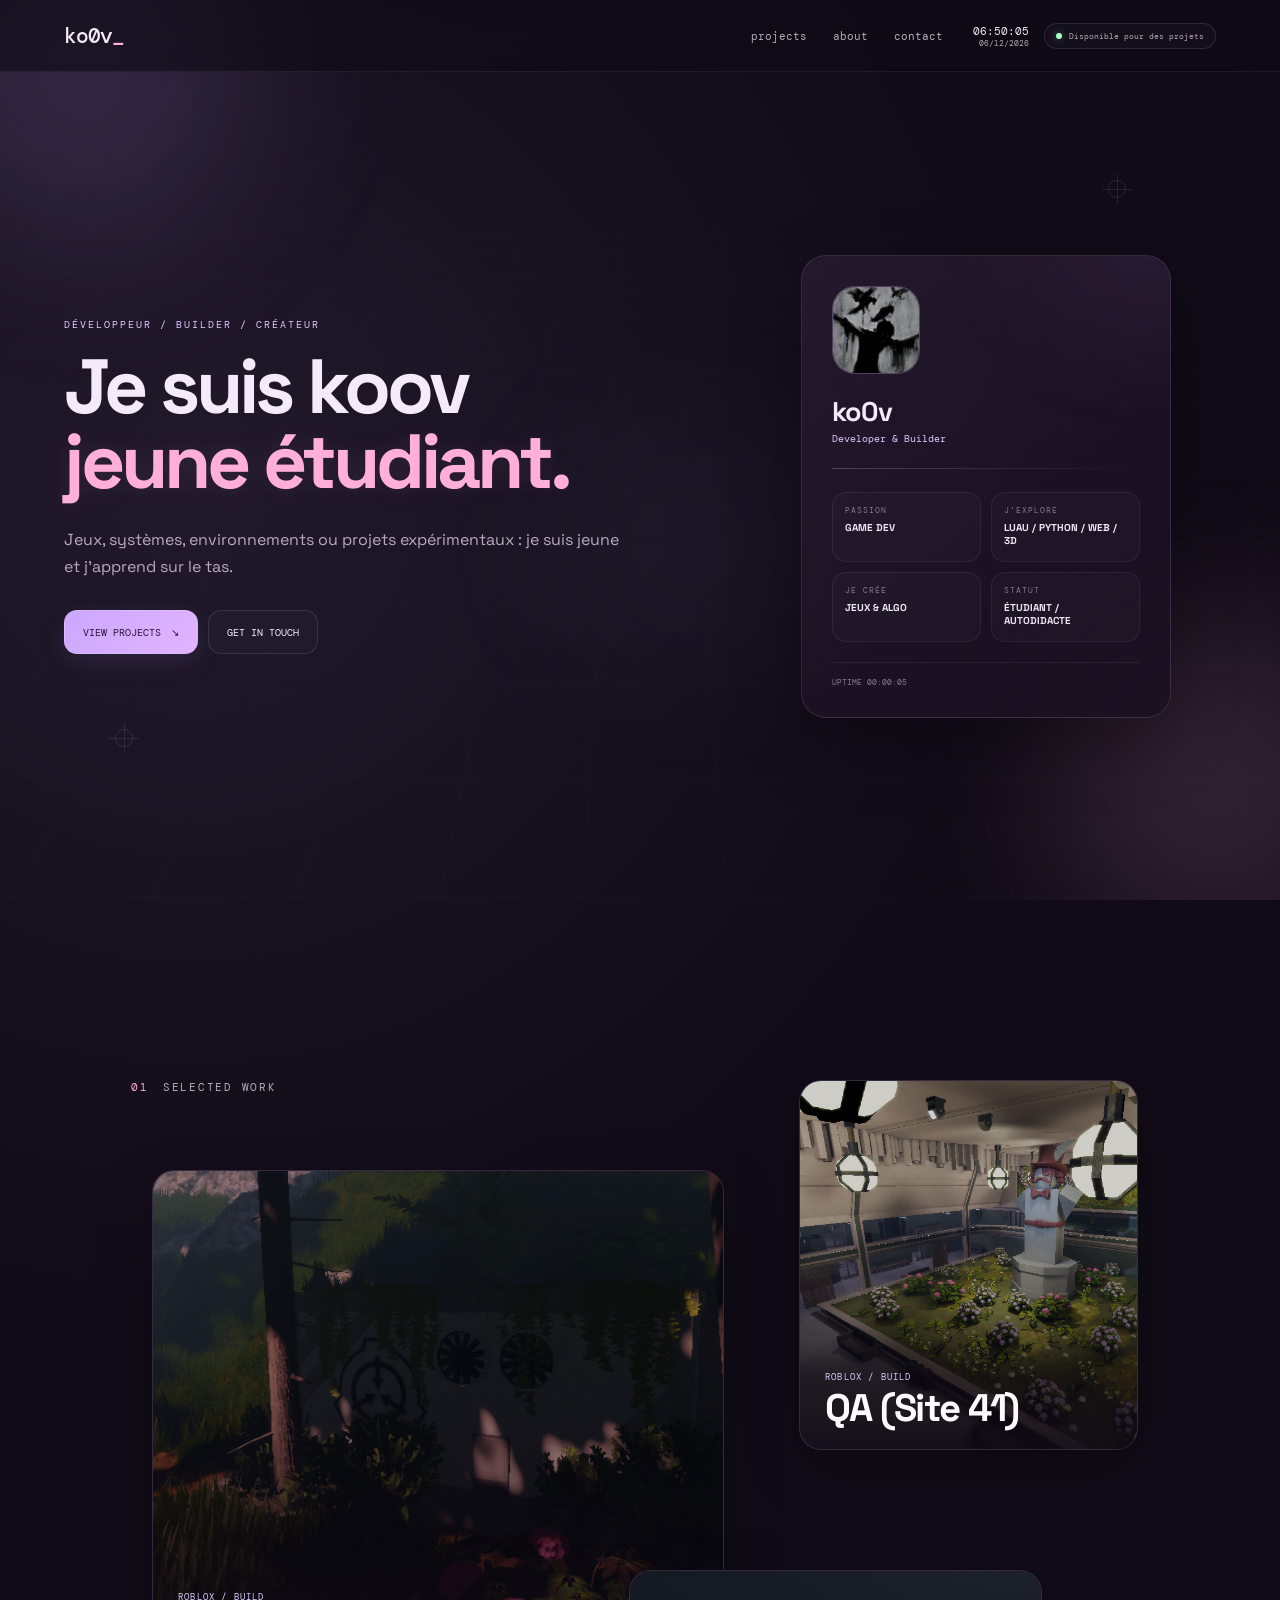
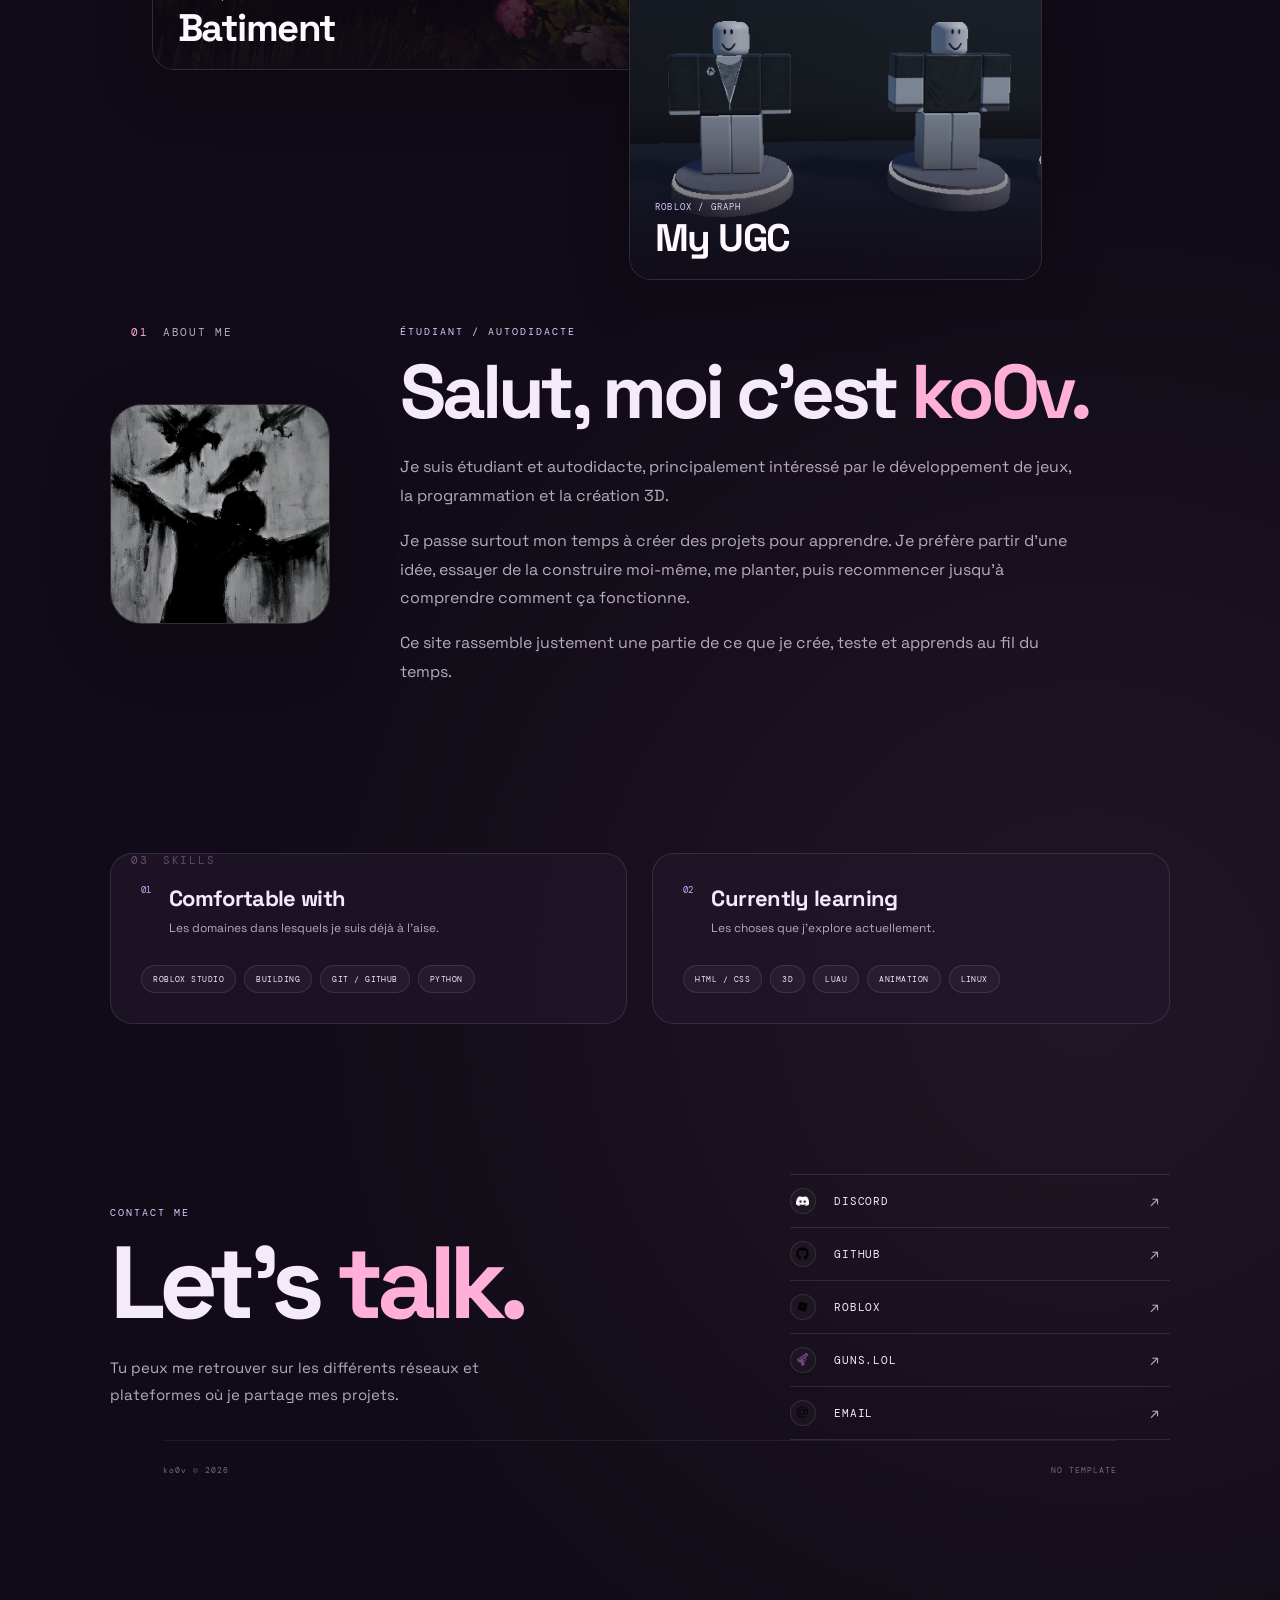
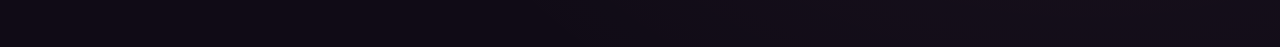
==== commit 06ce1e1d: "Update index.html" ====
--- a/index.html
+++ b/index.html
@@ -46,7 +46,7 @@
         <section class="hero">
             <div class="hero-copy reveal">
                 <p class="eyebrow">DÉVELOPPEUR / BUILDER / CRÉATEUR</p>
-                    <h1>Je ne me contente pas<br><em>d’avoir des idées.</em></h1>
+                    <h1>Je suis koov<br><em>jeune étudiant.</em></h1>
                 <p class="intro">
                     Jeux, systèmes, environnements ou projets
                     expérimentaux : je suis jeune et j'apprend sur le tas.
@@ -341,4 +341,4 @@
     </footer>
     <script src="js/main.js"></script>
 </body>
-</html>+</html>
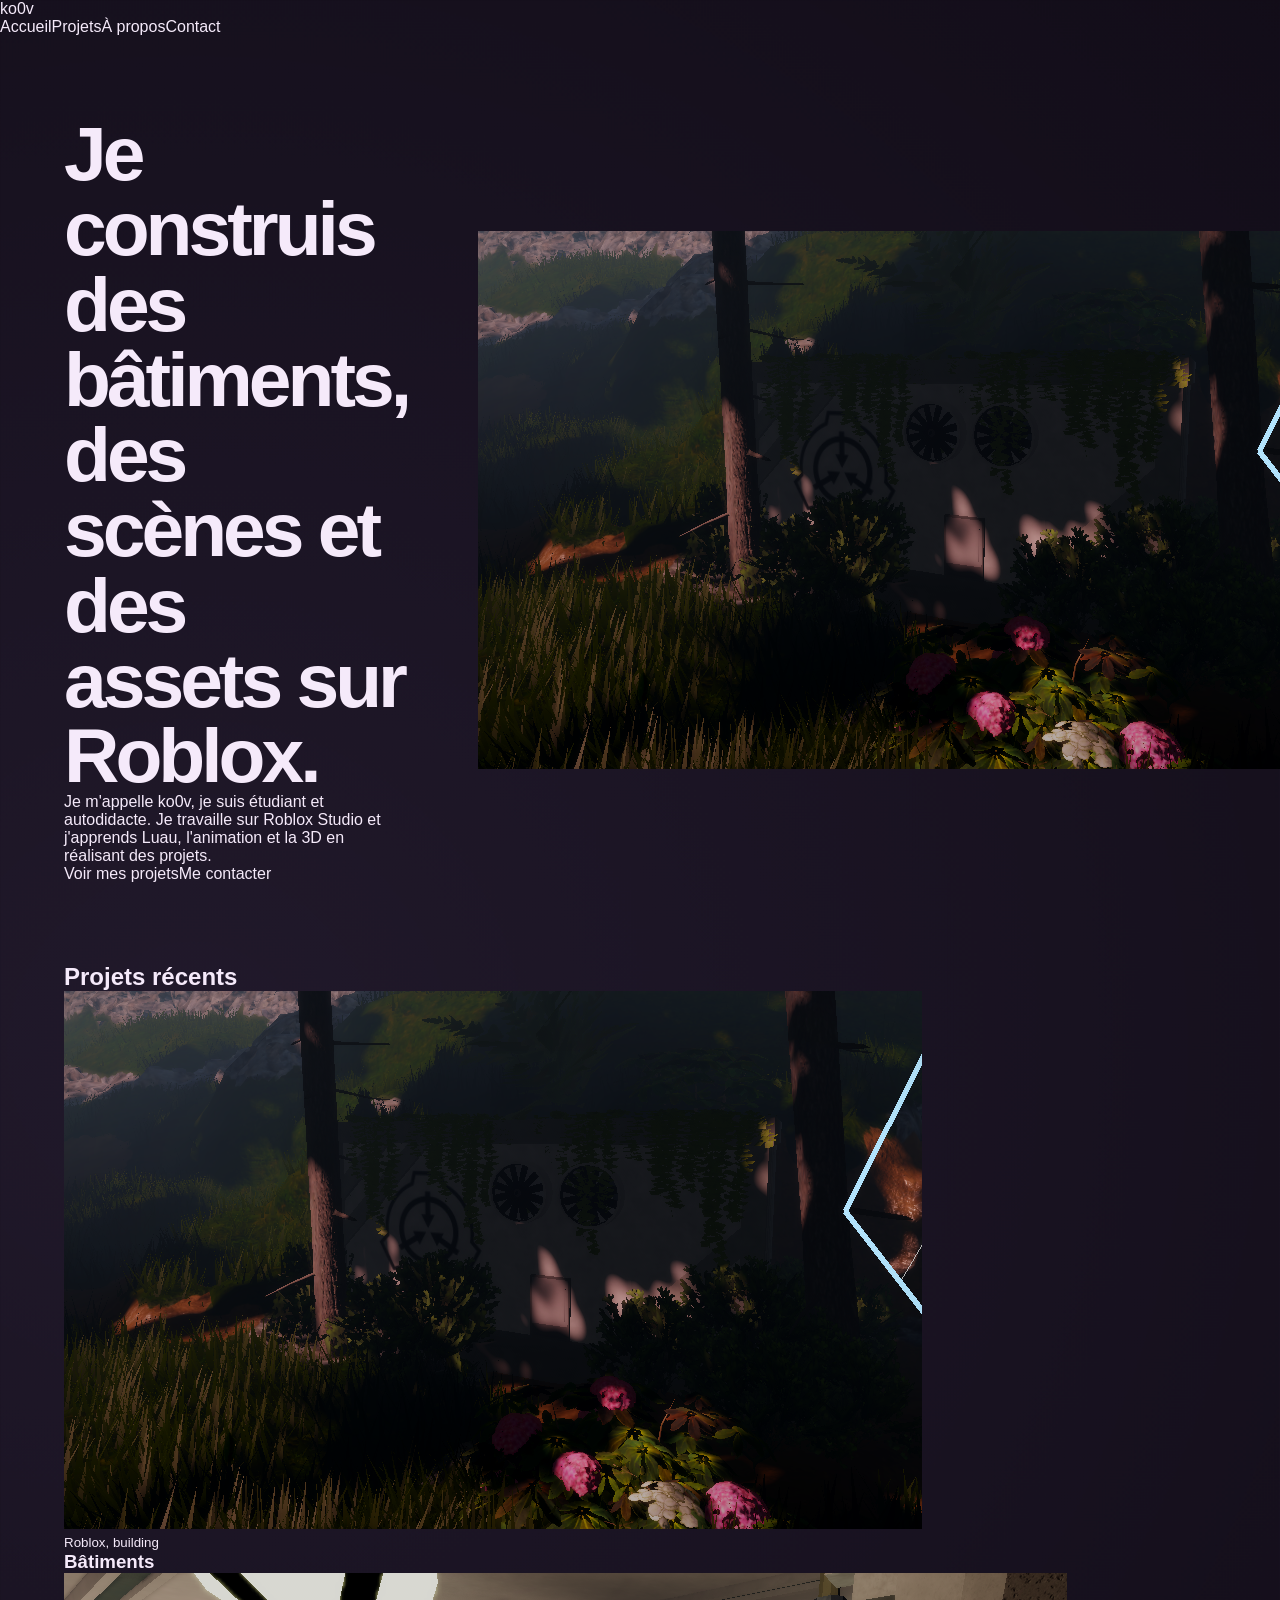
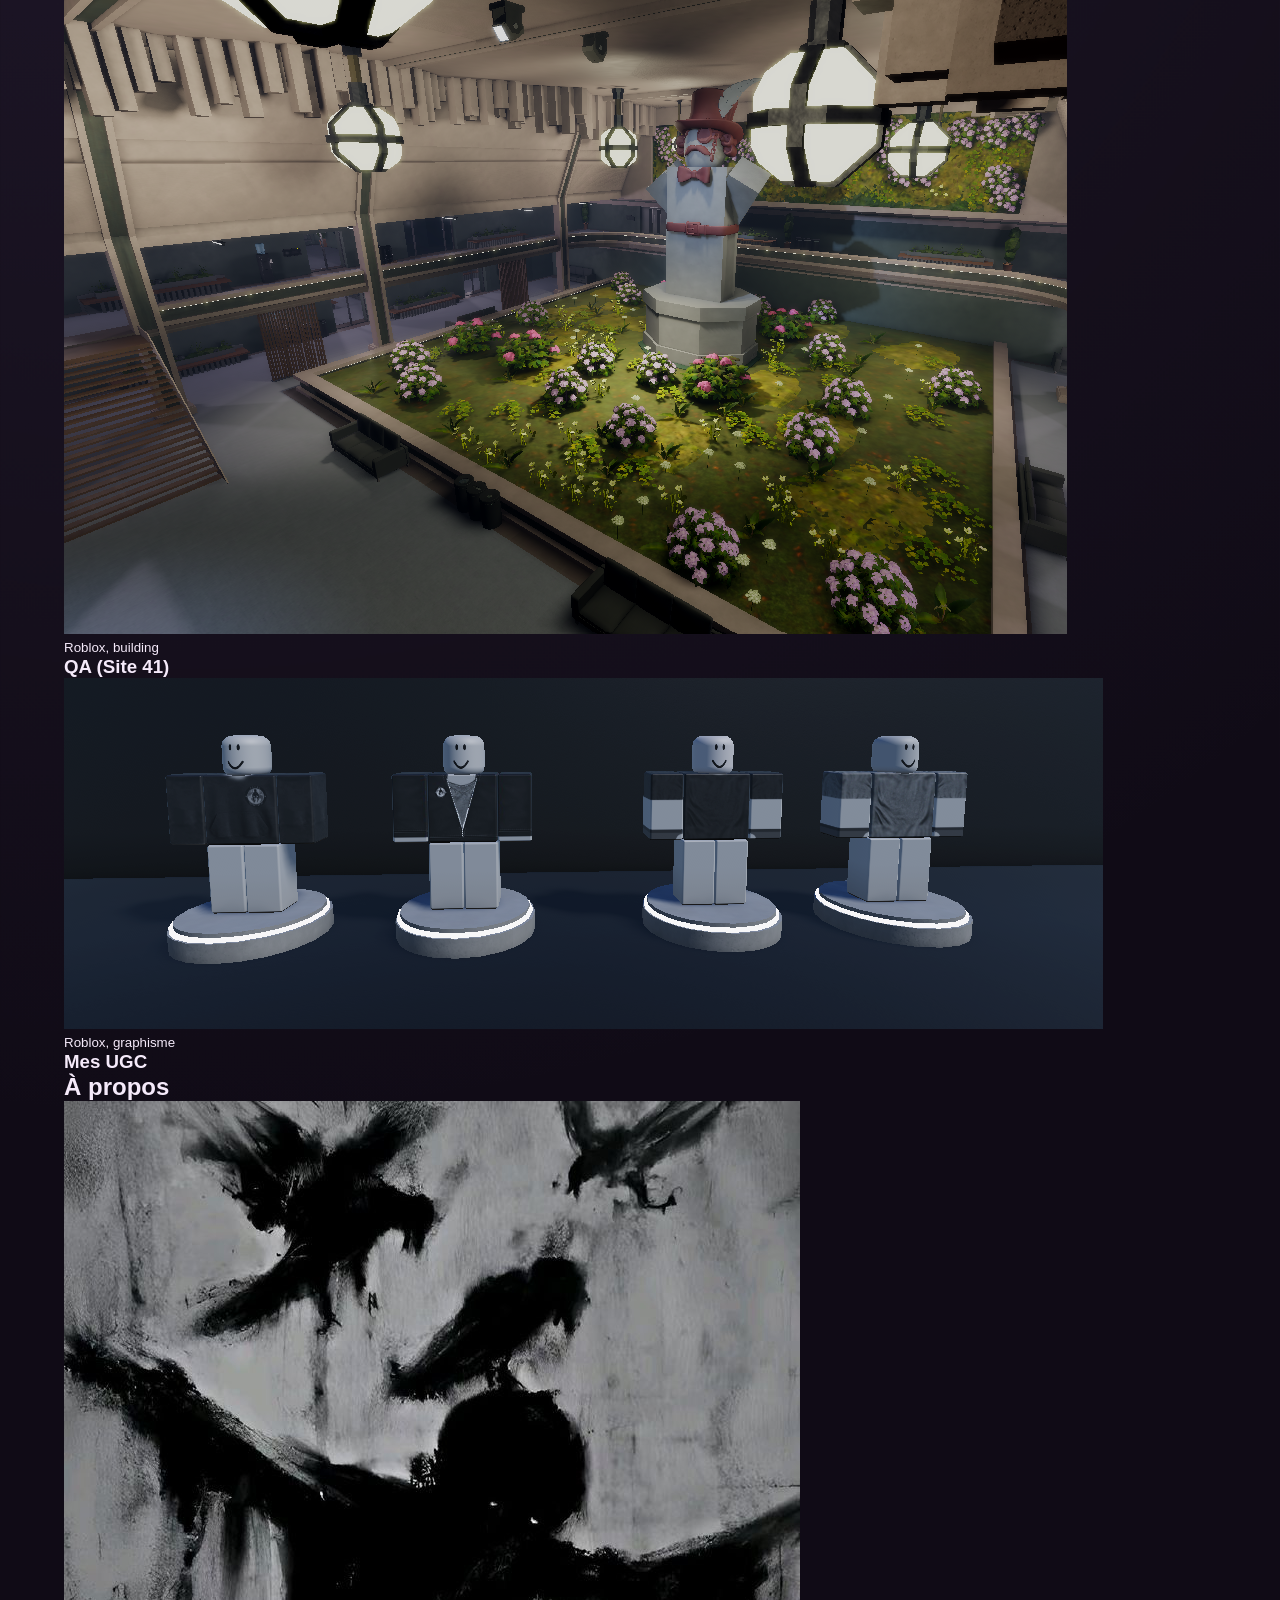
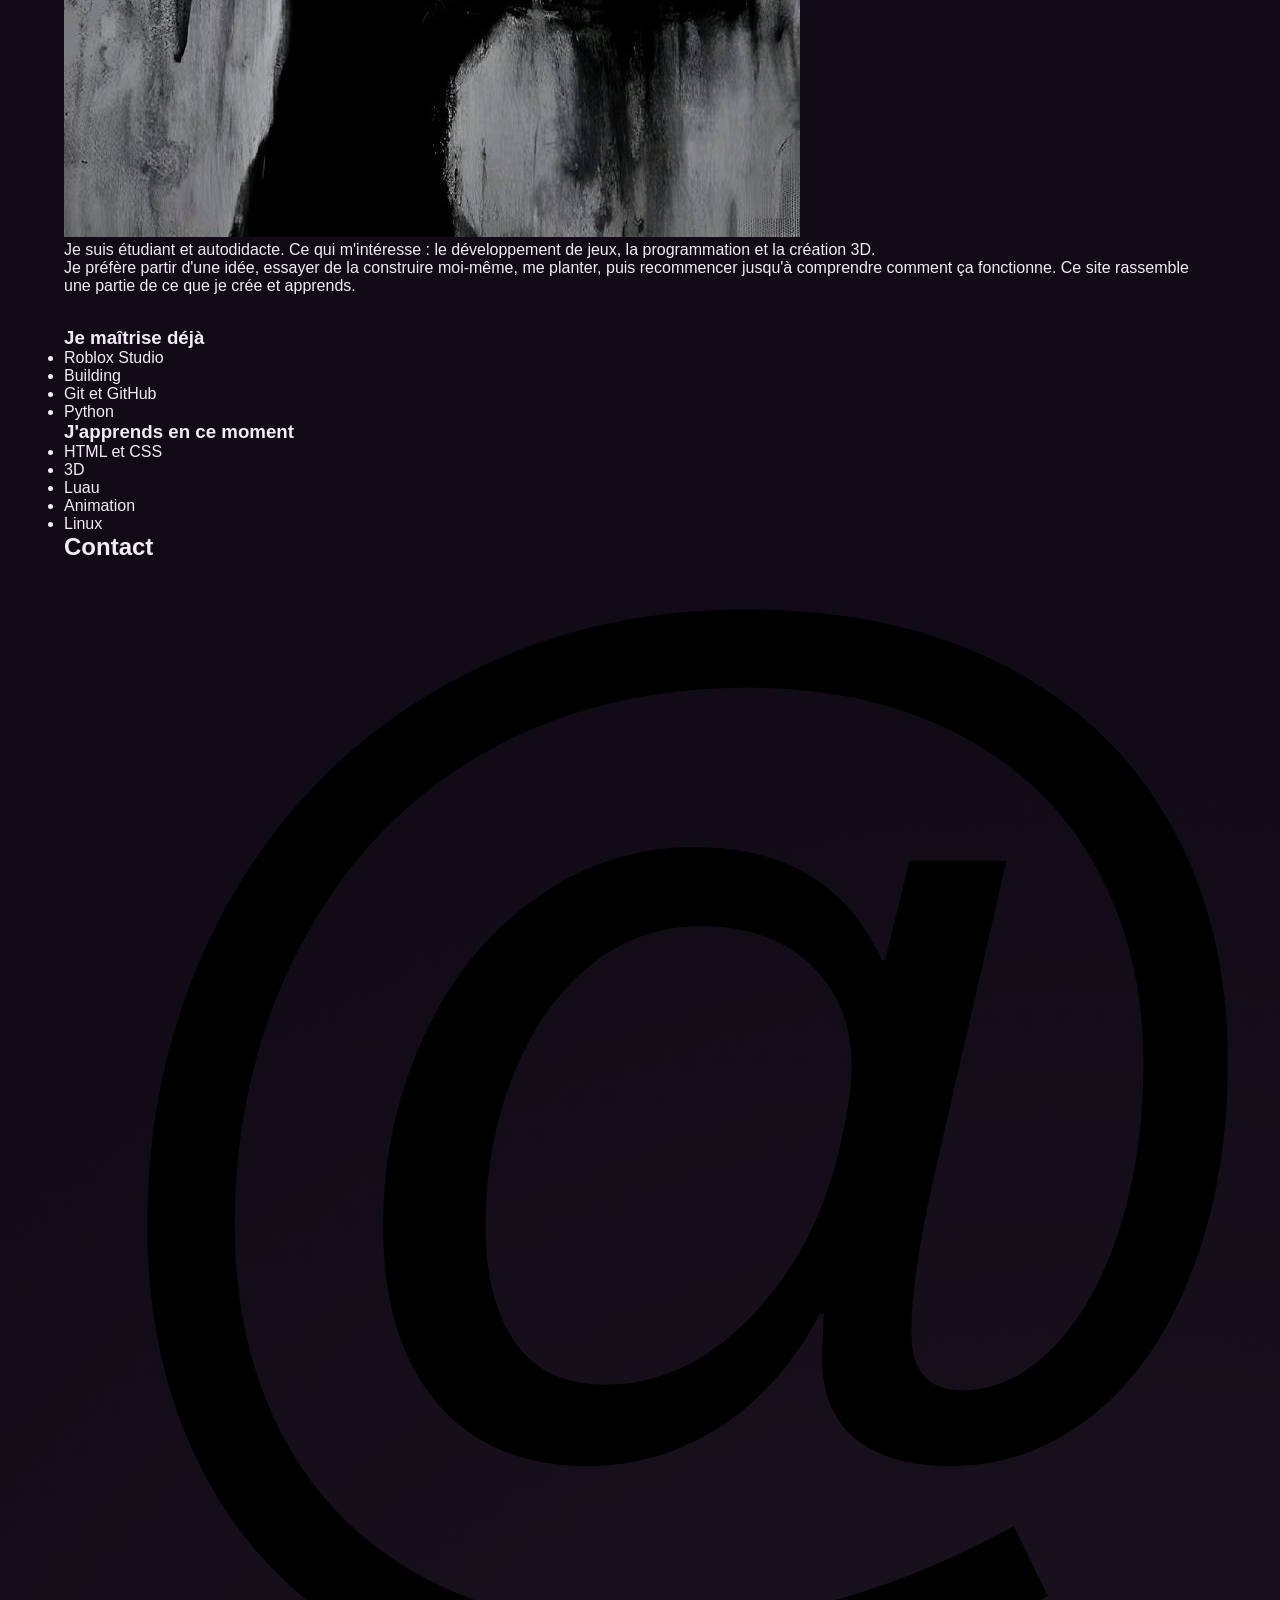
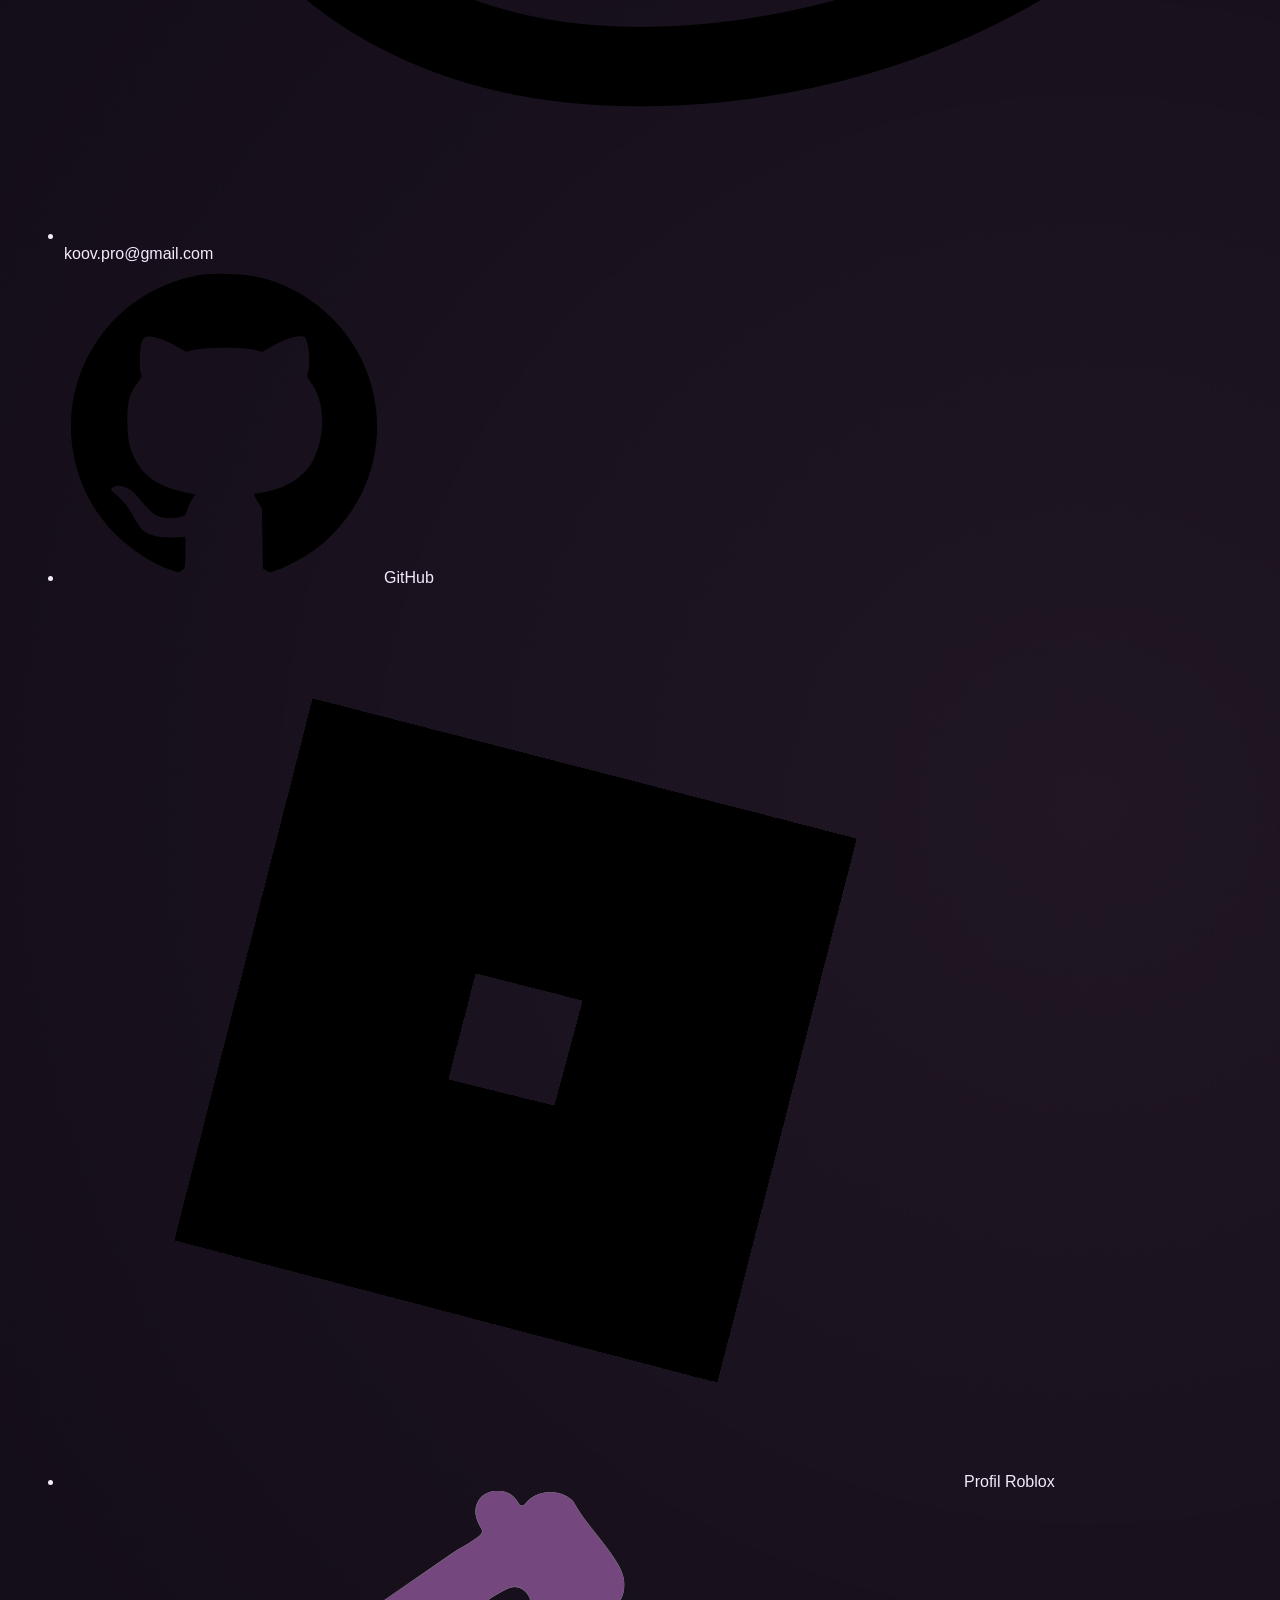
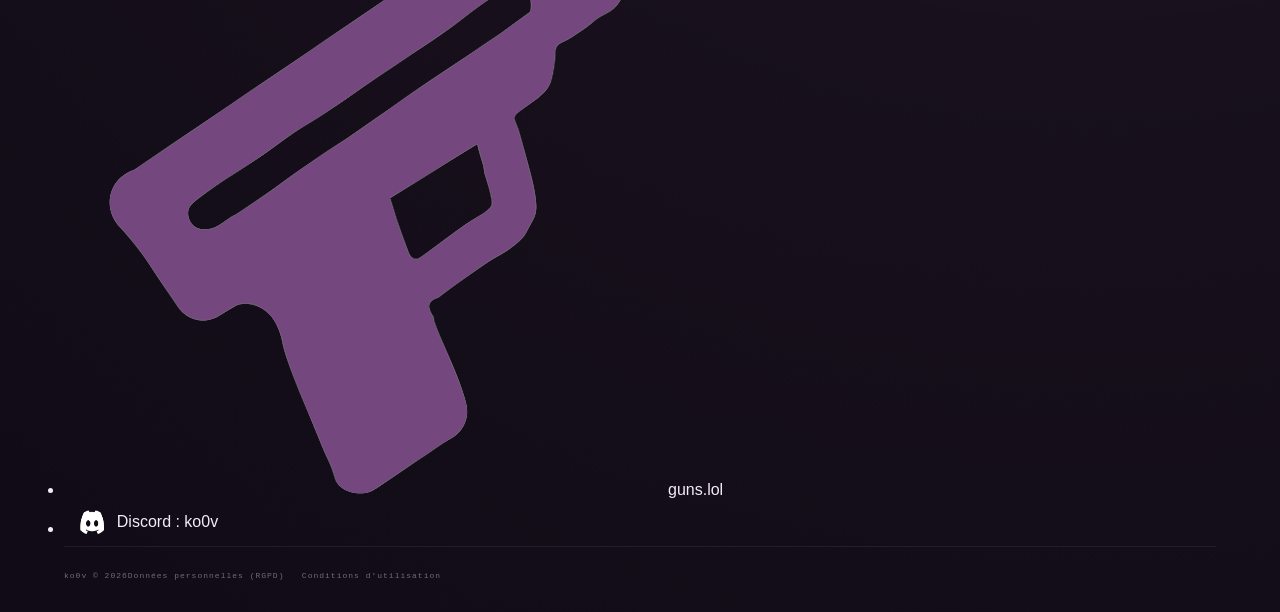
==== commit 2a9dbc77: "Update index.html" ====
--- a/index.html
+++ b/index.html
@@ -1,344 +1,33 @@
-<!DOCTYPE html>
-<html lang="fr">
-<head>
-    <meta charset="UTF-8">
-    <meta name="viewport" content="width=device-width, initial-scale=1.0">
-    <meta name="description" content="ko0v — Developer, Builder and Creator.">
-    <title>ko0v — Portfolio</title>
-    <link rel="preconnect" href="https://fonts.googleapis.com">
-    <link rel="preconnect" href="https://fonts.gstatic.com" crossorigin>
-    <link href="https://fonts.googleapis.com/css2?family=DM+Mono:wght@400;500&family=Space+Grotesk:wght@400;500;600;700&display=swap" rel="stylesheet">
-    <link rel="stylesheet" href="css/style.css">
-</head>
+<!doctype html>
+<html lang="fr"><head><meta charset="utf-8"><meta name="viewport" content="width=device-width,initial-scale=1">
+<title>ko0v, builder Roblox</title><meta name="description" content="Portfolio de ko0v : bâtiments, scènes, assets et UGC sur Roblox.">
+<link rel="icon" href="favicon.svg" type="image/svg+xml"><link rel="stylesheet" href="css/style.css"></head>
 <body>
-    <div class="background-system" aria-hidden="true">
-        <div class="grid"></div>
-        <div class="scan-beam"></div>
-        <div class="orb orb-a"></div>
-        <div class="orb orb-b"></div>
-        <div class="data-stream stream-a">01001011 00110000 01001111 01010110 // BUILD // REBUILD // 00101</div>
-        <div class="data-stream stream-b">A.R.T.M.E. // FACTORIA // SCP // SYSTEM ONLINE // 0x4B4F4F56</div>
-        <div class="crosshair crosshair-a"></div>
-        <div class="crosshair crosshair-b"></div>
-    </div>
-
-    <div class="scanlines"></div>
-
-    <header class="topbar">
-        <a class="logo" href="index.html">ko0v<span>_</span></a>
-
-        <nav>
-            <a href="#projects">projects</a>
-            <a href="#about">about</a>
-            <a href="#contact">contact</a>
-        </nav>
-
-        <div class="topbar-right">
-            <div class="clock">
-                <span id="clock">--:--:--</span>
-                <small id="date">--/--/----</small>
-            </div>
-            <div class="status"><i></i> Disponible pour des projets</div>
-        </div>
-    </header>
-
-    <main id="top">
-        <section class="hero">
-            <div class="hero-copy reveal">
-                <p class="eyebrow">DÉVELOPPEUR / BUILDER / CRÉATEUR</p>
-                    <h1>Je suis koov<br><em>jeune étudiant.</em></h1>
-                <p class="intro">
-                    Jeux, systèmes, environnements ou projets
-                    expérimentaux : je suis jeune et j'apprend sur le tas.
-                </p>
-
-                <div class="hero-actions">
-                    <a class="button primary" href="#projects">VIEW PROJECTS <span>↘</span></a>
-                    <a class="button ghost" href="#contact">GET IN TOUCH</a>
-                </div>
-            </div>
-
-            <div class="hero-card-wrap reveal">
-                <div class="hero-card">
-                    <div class="avatar">
-                        <img src="assets/images/logo.jpg" alt="ko0v">
-                    </div>
-                    <div class="profile-name">ko0v</div>
-                    <div class="profile-role">Developer & Builder</div>
-                    <div class="profile-line"></div>
-                    <div class="mini-grid">
-                        <div><span>PASSION</span><b>GAME DEV</b></div>
-                        <div><span>J'EXPLORE</span><b>LUAU / PYTHON / WEB / 3D</b></div>
-                        <div><span>JE CRÉE</span><b>JEUX & ALGO</b></div>
-                        <div><span>STATUT</span><b>ÉTUDIANT / AUTODIDACTE</b></div>
-                    </div>
-                    <div class="card-footer">
-                        <span id="uptime">TIME : 00:00:00</span>
-                    </div>
-                </div>
-            </div>
-        </section>
-        <section class="featured-posts" id="projects">
-
-    <div class="section-label">
-        <span>01</span>
-        <p>SELECTED WORK</p>
-    </div>
-
-    <div class="posts-layout">
-
-        <a href="posts.html" class="post-card post-main reveal">
-            <div class="post-image">
-                <img src="assets/images/bat01.png">
-            </div>
-
-            <div class="post-info">
-                <span>ROBLOX / BUILD</span>
-                <h2>Batiment</h2>
-            </div>
-        </a>
-
-        <a href="posts.html" class="post-card post-side reveal">
-            <div class="post-image">
-                <img src="assets/images/bat02.png">
-            </div>
-
-            <div class="post-info">
-                <span>ROBLOX / BUILD</span>
-                <h2>QA (Site 41)</h2>
-            </div>
-        </a>
-
-        <a href="posts.html" class="post-card post-small reveal">
-            <div class="post-image">
-                <img src="assets/images/ugc01.png">
-            </div>
-
-            <div class="post-info">
-                <span>ROBLOX / GRAPH</span>
-                <h2>My UGC</h2>
-            </div>
-        </a>
-
-    </div>
-
-          <!-- INTRO -->
-
-        <section class="about-intro reveal">
-
-            <div class="section-label">
-                <span>01</span>
-                <p>ABOUT ME</p>
-            </div>
-
-            <div class="about-intro-content">
-
-                <div class="about-avatar">
-                    <img src="assets/images/logo.jpg" alt="ko0v">
-                </div>
-
-                <div class="about-text">
-
-                    <p class="eyebrow">
-                        ÉTUDIANT / AUTODIDACTE
-                    </p>
-
-                    <h1>
-                        Salut, moi c'est
-                        <em>ko0v.</em>
-                    </h1>
-
-                    <p>
-                        Je suis étudiant et autodidacte, principalement intéressé
-                        par le développement de jeux, la programmation et la création 3D.
-                    </p>
-
-                    <p>
-                        Je passe surtout mon temps à créer des projets pour apprendre.
-                        Je préfère partir d'une idée, essayer de la construire moi-même,
-                        me planter, puis recommencer jusqu'à comprendre comment ça fonctionne.
-                    </p>
-
-                    <p>
-                        Ce site rassemble justement une partie de ce que je crée,
-                        teste et apprends au fil du temps.
-                    </p>
-
-                </div>
-
-            </div>
-
-        </section>
-
-        <!-- SKILLS -->
-
-        <section class="about-section reveal">
-
-            <div class="section-label">
-                <span>03</span>
-                <p>SKILLS</p>
-            </div>
-
-            <div class="skills-layout">
-
-
-                <!-- COMFORTABLE -->
-
-                <div class="skills-block">
-
-                    <div class="skills-heading">
-                        <span>01</span>
-
-                        <div>
-                            <h2>Comfortable with</h2>
-                            <p>
-                                Les domaines dans lesquels je suis déjà à l'aise.
-                            </p>
-                        </div>
-                    </div>
-
-                    <div class="skill-tags">
-
-                        <span>ROBLOX STUDIO</span>
-                        <span>BUILDING</span>
-                        <span>GIT / GITHUB</span>
-                        <span>PYTHON</span>
-
-                    </div>
-
-                </div>
-
-
-                <!-- LEARNING -->
-
-                <div class="skills-block">
-
-                    <div class="skills-heading">
-                        <span>02</span>
-
-                        <div>
-                            <h2>Currently learning</h2>
-                            <p>
-                                Les choses que j'explore actuellement.
-                            </p>
-                        </div>
-                    </div>
-
-                    <div class="skill-tags">
-
-                        <span>HTML / CSS</span>
-                        <span>3D</span>
-                        <span>LUAU</span>
-                        <span>ANIMATION</span>
-                        <span>LINUX</span>
-
-                    </div>
-
-                </div>
-
-            </div>
-
-        </section>
-
-    <section class="contact-layout">
-
-        <div class="contact-intro reveal">
-            <p class="eyebrow">CONTACT ME</p>
-
-            <h1>
-                Let's <em>talk.</em>
-            </h1>
-
-            <p>
-                Tu peux me retrouver sur les différents réseaux
-                et plateformes où je partage mes projets.
-            </p>
-        </div>
-
-
-        <div class="contact-links reveal">
-
-            <a
-                class="contact-link"
-                href="https://discord.gg/"
-                target="_blank"
-                rel="noopener"
-            >
-                <span class="contact-link-icon">
-                    <img src="assets/images/discord.webp" alt="">
-                </span>
-
-                <span>Discord</span>
-
-                <span class="contact-link-arrow">↗</span>
-            </a>
-
-
-            <a
-                class="contact-link"
-                href="https://github.com/raptor-gentil"
-                target="_blank"
-                rel="noopener"
-            >
-                <span class="contact-link-icon">
-                    <img src="assets/images/github.svg" alt="">
-                </span>
-
-                <span>GitHub</span>
-
-                <span class="contact-link-arrow">↗</span>
-            </a>
-
-
-            <a
-                class="contact-link"
-                href="https://www.roblox.com/fr/users/4418950819/profile"
-                target="_blank"
-                rel="noopener"
-            >
-                <span class="contact-link-icon">
-                    <img src="assets/images/roblox.png" alt="">
-                </span>
-
-                <span>Roblox</span>
-
-                <span class="contact-link-arrow">↗</span>
-            </a>
-
-            <a
-                class="contact-link"
-                href="https://guns.lol/h0m"
-                target="_blank"
-                rel="noopener"
-            >
-                <span class="contact-link-icon">
-                    <img src="assets/images/gunslol.webp" alt="">
-                </span>
-
-                <span>Guns.lol</span>
-
-                <span class="contact-link-arrow">↗</span>
-            </a>
-
-            <a
-                class="contact-link"
-                href="mailto:koov.pro@gmail.com"
-            >
-                <span class="contact-link-icon contact-mail">
-                    <img src="assets/images/mail.webp" alt="">
-                </span>
-
-                <span>Email</span>
-
-                <span class="contact-link-arrow">↗</span>
-            </a>
-
-        </div>
-
-    </section>
-    <footer>
-        <span>ko0v © 2026</span><span>NO TEMPLATE</span>
-    </footer>
-    <script src="js/main.js"></script>
-</body>
-</html>
+<header><div class="wrap"><a class="brand" href="index.html"><img src="favicon.svg" alt="">ko0v</a>
+<nav aria-label="Navigation principale"><a href="index.html">Accueil</a><a href="posts.html">Projets</a><a href="index.html#about">À propos</a><a href="index.html#contact">Contact</a></nav></div></header>
+<main>
+<div class="wrap">
+<div class="hero"><div><h1>Je construis des bâtiments, des scènes et des assets sur Roblox.</h1>
+<p class="lead">Je m'appelle ko0v, je suis étudiant et autodidacte. Je travaille sur Roblox Studio et j'apprends Luau, l'animation et la 3D en réalisant des projets.</p>
+<a class="btn" href="posts.html">Voir mes projets</a><a class="btn alt" href="#contact">Me contacter</a></div>
+<img src="assets/images/bat01.png" alt="Bâtiment construit dans Roblox Studio"></div>
+<section id="projects"><h2>Projets récents</h2><div class="cards">
+<a class="card" href="posts.html"><img src="assets/images/bat01.png" alt=""><div><small>Roblox, building</small><h3>Bâtiments</h3></div></a>
+<a class="card" href="posts.html"><img src="assets/images/bat02.png" alt=""><div><small>Roblox, building</small><h3>QA (Site 41)</h3></div></a>
+<a class="card" href="posts.html"><img src="assets/images/ugc01.png" alt=""><div><small>Roblox, graphisme</small><h3>Mes UGC</h3></div></a>
+</div></section>
+<section id="about"><h2>À propos</h2><div class="about"><img src="assets/images/logo.jpg" alt="Logo de ko0v">
+<div><p>Je suis étudiant et autodidacte. Ce qui m'intéresse : le développement de jeux, la programmation et la création 3D.</p>
+<p>Je préfère partir d'une idée, essayer de la construire moi-même, me planter, puis recommencer jusqu'à comprendre comment ça fonctionne. Ce site rassemble une partie de ce que je crée et apprends.</p></div></div>
+<div class="cols" style="margin-top:2rem"><div><h3>Je maîtrise déjà</h3><ul class="plain"><li>Roblox Studio</li><li>Building</li><li>Git et GitHub</li><li>Python</li></ul></div>
+<div><h3>J'apprends en ce moment</h3><ul class="plain"><li>HTML et CSS</li><li>3D</li><li>Luau</li><li>Animation</li><li>Linux</li></ul></div></div></section>
+<section id="contact"><h2>Contact</h2><ul class="links">
+<li><a href="mailto:koov.pro@gmail.com"><img src="assets/images/mail.webp" alt="">koov.pro@gmail.com</a></li>
+<li><a href="https://github.com/raptor-gentil" target="_blank" rel="noopener"><img src="assets/images/github.svg" alt="">GitHub</a></li>
+<li><a href="https://www.roblox.com/fr/users/4418950819/profile" target="_blank" rel="noopener"><img src="assets/images/roblox.png" alt="">Profil Roblox</a></li>
+<li><a href="https://guns.lol/h0m" target="_blank" rel="noopener"><img src="assets/images/gunslol.webp" alt="">guns.lol</a></li>
+<li><span style="display:flex;align-items:center;gap:.8rem;padding:.7rem 1rem"><img src="assets/images/discord.webp" alt="" style="width:24px;height:24px">Discord : ko0v</span></li></ul></section>
+</div>
+</main>
+<footer><div class="wrap"><span>ko0v &copy; 2026</span><span><a href="rgpd.html">Données personnelles (RGPD)</a> &nbsp; <a href="cgu.html">Conditions d'utilisation</a></span></div></footer>
+</body></html>
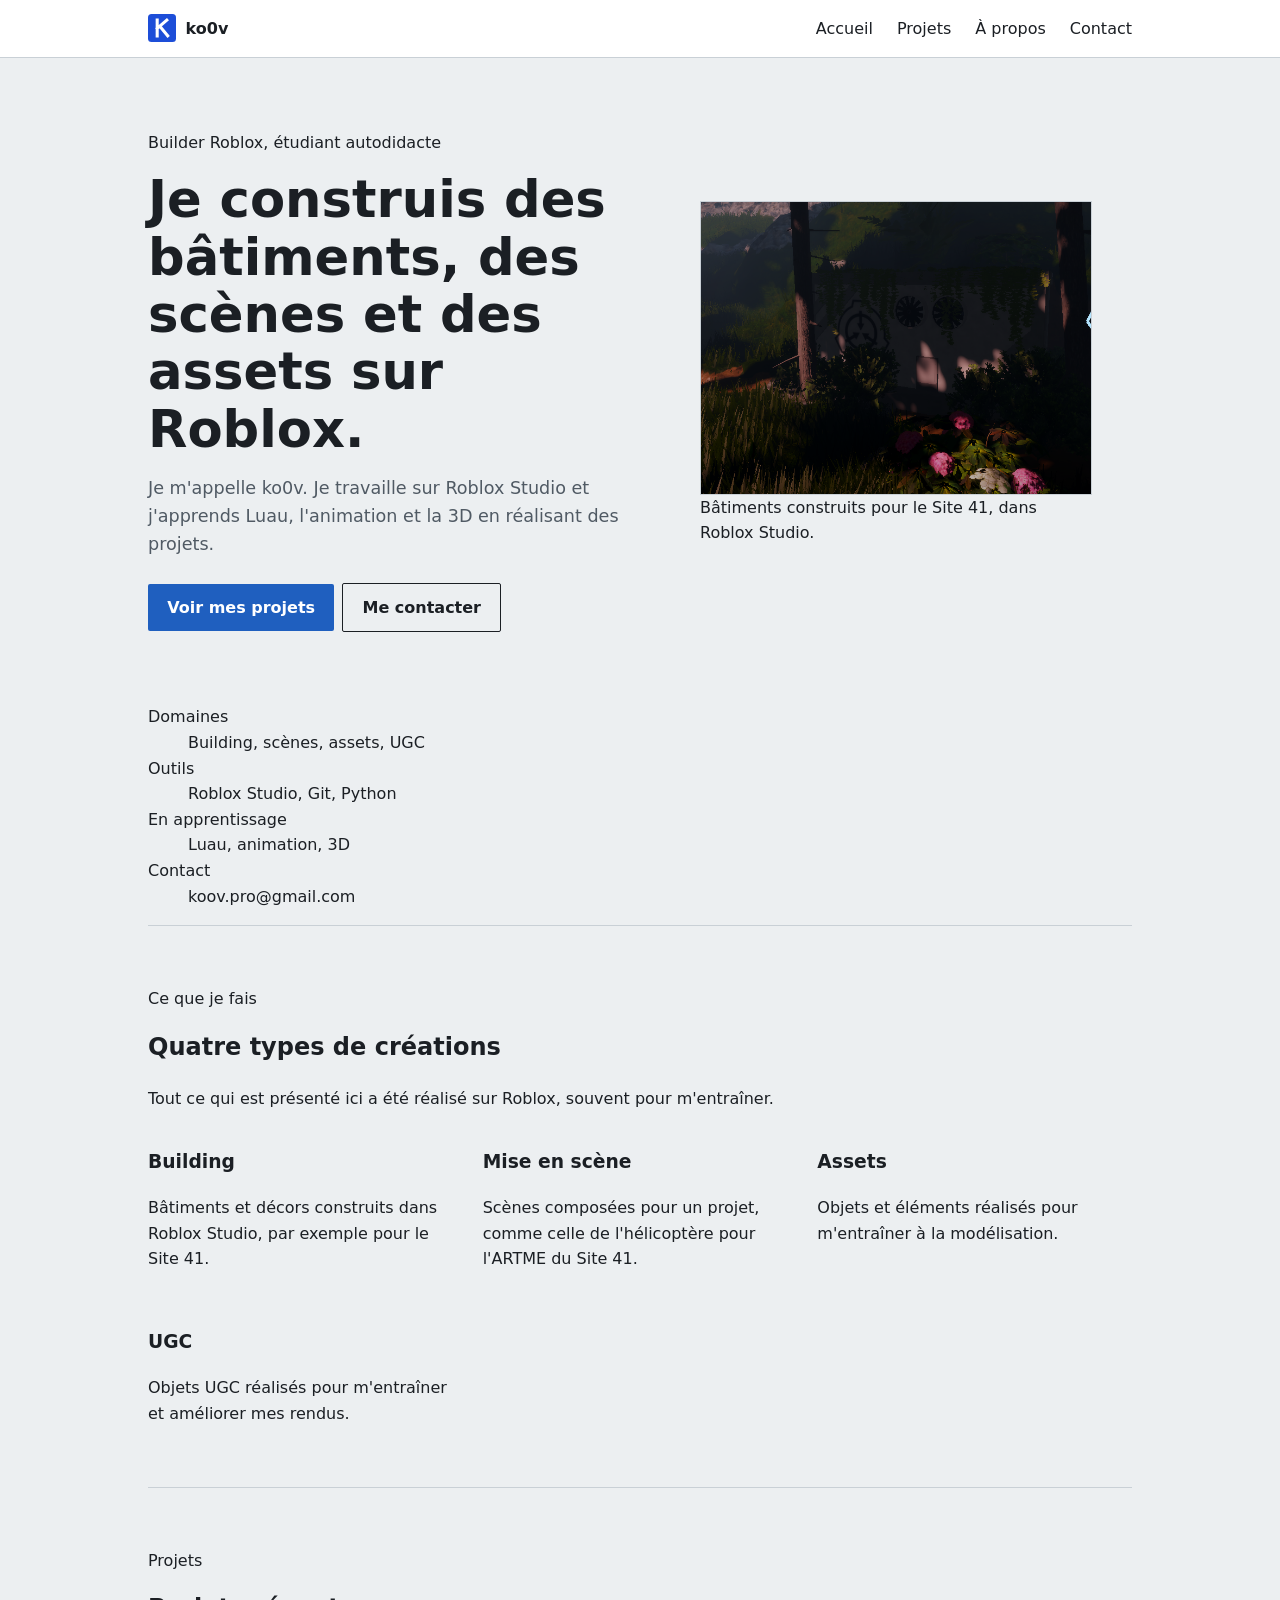
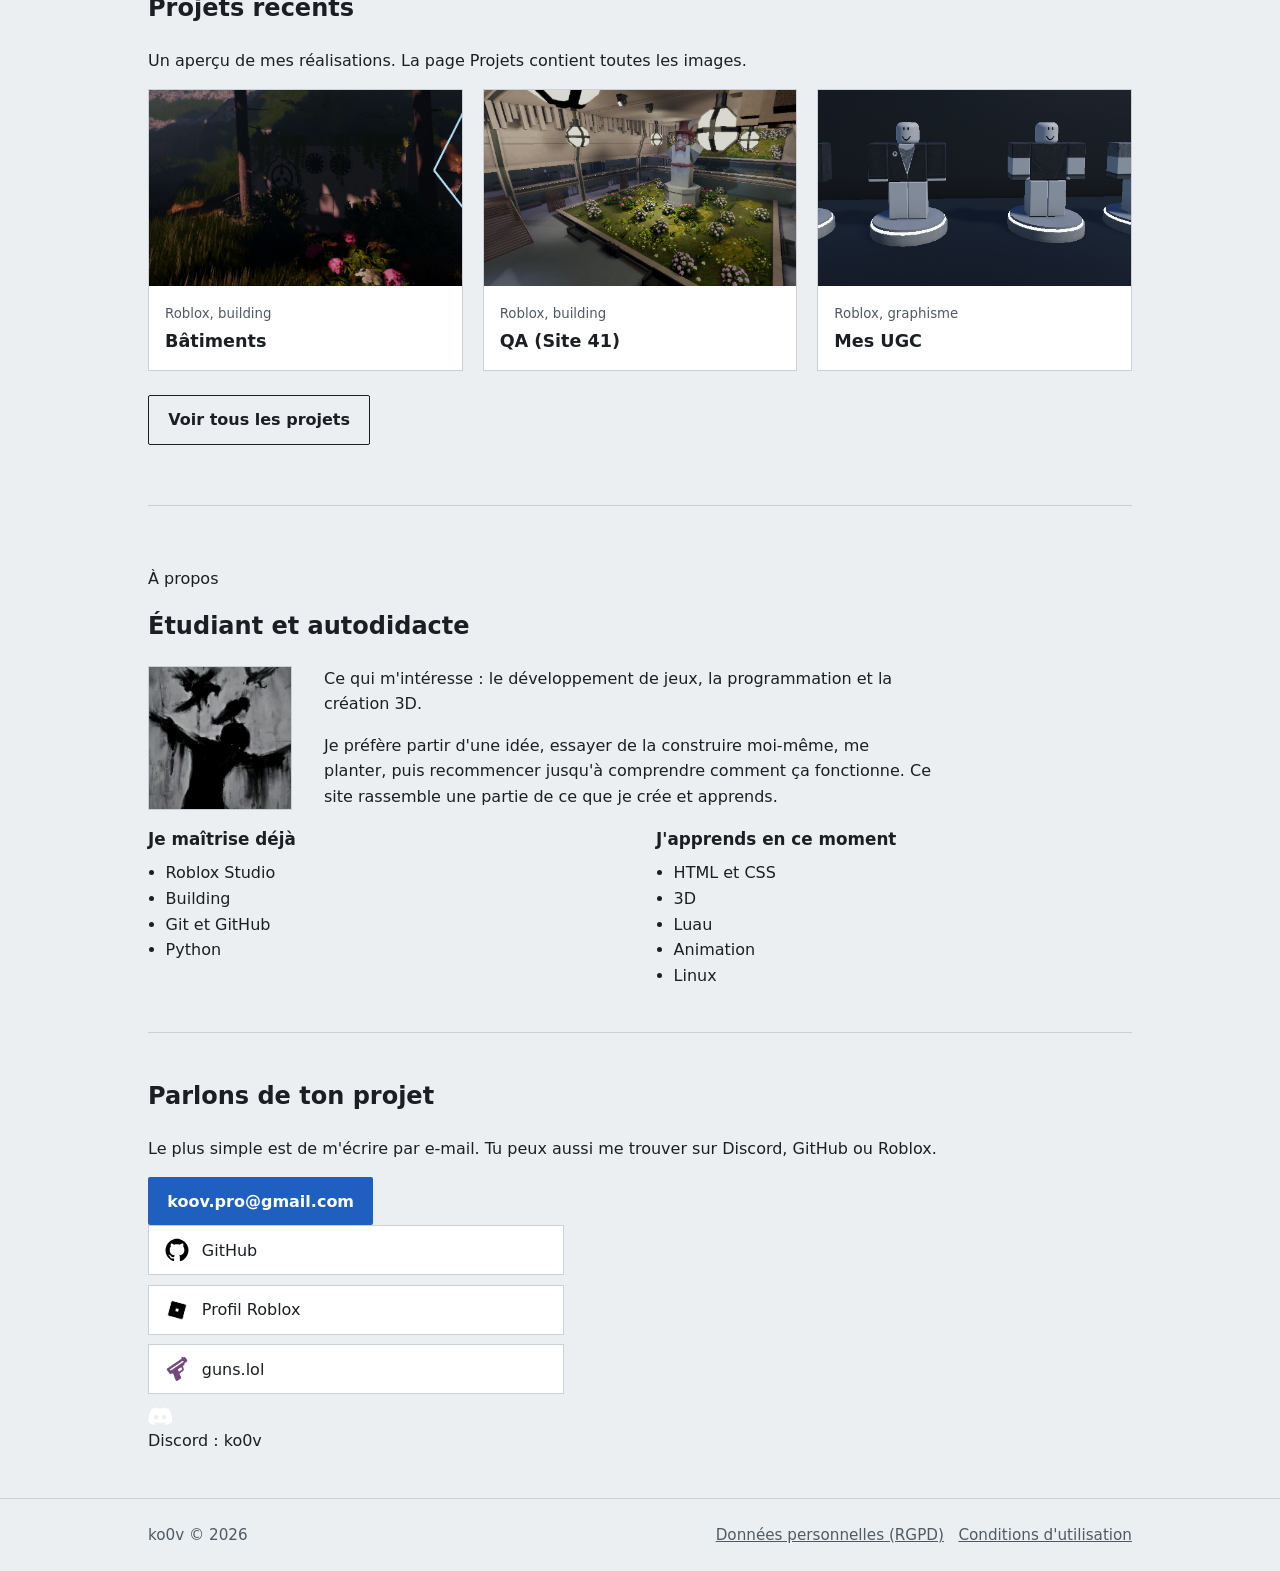
==== commit 194aedd7: "Add files via upload" ====
--- a/index.html
+++ b/index.html
@@ -7,26 +7,35 @@
 <nav aria-label="Navigation principale"><a href="index.html">Accueil</a><a href="posts.html">Projets</a><a href="index.html#about">À propos</a><a href="index.html#contact">Contact</a></nav></div></header>
 <main>
 <div class="wrap">
-<div class="hero"><div><h1>Je construis des bâtiments, des scènes et des assets sur Roblox.</h1>
-<p class="lead">Je m'appelle ko0v, je suis étudiant et autodidacte. Je travaille sur Roblox Studio et j'apprends Luau, l'animation et la 3D en réalisant des projets.</p>
+<div class="hero"><div><p class="kicker">Builder Roblox, étudiant autodidacte</p>
+<h1>Je construis des bâtiments, des scènes et des assets sur Roblox.</h1>
+<p class="lead">Je m'appelle ko0v. Je travaille sur Roblox Studio et j'apprends Luau, l'animation et la 3D en réalisant des projets.</p>
 <a class="btn" href="posts.html">Voir mes projets</a><a class="btn alt" href="#contact">Me contacter</a></div>
-<img src="assets/images/bat01.png" alt="Bâtiment construit dans Roblox Studio"></div>
-<section id="projects"><h2>Projets récents</h2><div class="cards">
-<a class="card" href="posts.html"><img src="assets/images/bat01.png" alt=""><div><small>Roblox, building</small><h3>Bâtiments</h3></div></a>
+<figure><img src="assets/images/bat01.png" alt="Bâtiment construit dans Roblox Studio"><figcaption>Bâtiments construits pour le Site 41, dans Roblox Studio.</figcaption></figure></div>
+<dl class="facts"><div><dt>Domaines</dt><dd>Building, scènes, assets, UGC</dd></div><div><dt>Outils</dt><dd>Roblox Studio, Git, Python</dd></div><div><dt>En apprentissage</dt><dd>Luau, animation, 3D</dd></div><div><dt>Contact</dt><dd>koov.pro@gmail.com</dd></div></dl>
+<section id="services"><p class="eyebrow">Ce que je fais</p><h2>Quatre types de créations</h2><p class="sub">Tout ce qui est présenté ici a été réalisé sur Roblox, souvent pour m'entraîner.</p>
+<div class="cards">
+<div class="svc"><h3>Building</h3><p>Bâtiments et décors construits dans Roblox Studio, par exemple pour le Site 41.</p></div>
+<div class="svc"><h3>Mise en scène</h3><p>Scènes composées pour un projet, comme celle de l'hélicoptère pour l'ARTME du Site 41.</p></div>
+<div class="svc"><h3>Assets</h3><p>Objets et éléments réalisés pour m'entraîner à la modélisation.</p></div>
+<div class="svc"><h3>UGC</h3><p>Objets UGC réalisés pour m'entraîner et améliorer mes rendus.</p></div></div></section>
+<section id="projects"><p class="eyebrow">Projets</p><h2>Projets récents</h2><p class="sub">Un aperçu de mes réalisations. La page Projets contient toutes les images.</p>
+<div class="cards">
+<a class="card feat" href="posts.html"><img src="assets/images/bat01.png" alt=""><div><small>Roblox, building</small><h3>Bâtiments</h3></div></a>
 <a class="card" href="posts.html"><img src="assets/images/bat02.png" alt=""><div><small>Roblox, building</small><h3>QA (Site 41)</h3></div></a>
-<a class="card" href="posts.html"><img src="assets/images/ugc01.png" alt=""><div><small>Roblox, graphisme</small><h3>Mes UGC</h3></div></a>
-</div></section>
-<section id="about"><h2>À propos</h2><div class="about"><img src="assets/images/logo.jpg" alt="Logo de ko0v">
-<div><p>Je suis étudiant et autodidacte. Ce qui m'intéresse : le développement de jeux, la programmation et la création 3D.</p>
+<a class="card" href="posts.html"><img src="assets/images/ugc01.png" alt=""><div><small>Roblox, graphisme</small><h3>Mes UGC</h3></div></a></div>
+<p style="margin-top:1.5rem"><a class="btn alt" style="margin-left:0" href="posts.html">Voir tous les projets</a></p></section>
+<section id="about"><p class="eyebrow">À propos</p><h2>Étudiant et autodidacte</h2><div class="about"><img src="assets/images/logo.jpg" alt="Logo de ko0v">
+<div><p>Ce qui m'intéresse : le développement de jeux, la programmation et la création 3D.</p>
 <p>Je préfère partir d'une idée, essayer de la construire moi-même, me planter, puis recommencer jusqu'à comprendre comment ça fonctionne. Ce site rassemble une partie de ce que je crée et apprends.</p></div></div>
-<div class="cols" style="margin-top:2rem"><div><h3>Je maîtrise déjà</h3><ul class="plain"><li>Roblox Studio</li><li>Building</li><li>Git et GitHub</li><li>Python</li></ul></div>
+<div class="cols"><div><h3>Je maîtrise déjà</h3><ul class="plain"><li>Roblox Studio</li><li>Building</li><li>Git et GitHub</li><li>Python</li></ul></div>
 <div><h3>J'apprends en ce moment</h3><ul class="plain"><li>HTML et CSS</li><li>3D</li><li>Luau</li><li>Animation</li><li>Linux</li></ul></div></div></section>
-<section id="contact"><h2>Contact</h2><ul class="links">
-<li><a href="mailto:koov.pro@gmail.com"><img src="assets/images/mail.webp" alt="">koov.pro@gmail.com</a></li>
+<section id="contact"><div class="contact"><div><h2>Parlons de ton projet</h2><p>Le plus simple est de m'écrire par e-mail. Tu peux aussi me trouver sur Discord, GitHub ou Roblox.</p><a class="btn" href="mailto:koov.pro@gmail.com">koov.pro@gmail.com</a></div>
+<ul class="links">
 <li><a href="https://github.com/raptor-gentil" target="_blank" rel="noopener"><img src="assets/images/github.svg" alt="">GitHub</a></li>
 <li><a href="https://www.roblox.com/fr/users/4418950819/profile" target="_blank" rel="noopener"><img src="assets/images/roblox.png" alt="">Profil Roblox</a></li>
 <li><a href="https://guns.lol/h0m" target="_blank" rel="noopener"><img src="assets/images/gunslol.webp" alt="">guns.lol</a></li>
-<li><span style="display:flex;align-items:center;gap:.8rem;padding:.7rem 1rem"><img src="assets/images/discord.webp" alt="" style="width:24px;height:24px">Discord : ko0v</span></li></ul></section>
+<li><span><img src="assets/images/discord.webp" alt="">Discord : ko0v</span></li></ul></div></section>
 </div>
 </main>
 <footer><div class="wrap"><span>ko0v &copy; 2026</span><span><a href="rgpd.html">Données personnelles (RGPD)</a> &nbsp; <a href="cgu.html">Conditions d'utilisation</a></span></div></footer>
--- a/css/style.css
+++ b/css/style.css
@@ -1,2584 +1,63 @@
-/* =========================================================
-   KO0V — PASTEL BUBBLEGUM
-   ========================================================= */
-
-:root {
-    --bg: #100b16;
-    --bg-soft: #17101f;
-
-    --white: #fff8ff;
-    --text: #f5eafa;
-    --muted: #b8aabd;
-
-    --purple: #c9a7ff;
-    --purple-light: #dfc9ff;
-    --pink: #ffafd8;
-    --blue: #b9e4ff;
-
-    --glass: rgba(35, 24, 45, 0.62);
-    --glass-light: rgba(255, 255, 255, 0.045);
-
-    --border: rgba(226, 197, 255, 0.13);
-    --border-light: rgba(226, 197, 255, 0.22);
-
-    --radius: 24px;
-}
-
-
-/* =========================================================
-   RESET
-   ========================================================= */
-
-* {
-    box-sizing: border-box;
-    margin: 0;
-    padding: 0;
-}
-
-html {
-    scroll-behavior: smooth;
-}
-
-body {
-    min-height: 100vh;
-    overflow-x: hidden;
-
-    color: var(--text);
-    background:
-        radial-gradient(
-            circle at 15% 15%,
-            rgba(201, 167, 255, 0.09),
-            transparent 28%
-        ),
-        radial-gradient(
-            circle at 85% 80%,
-            rgba(255, 175, 216, 0.07),
-            transparent 30%
-        ),
-        var(--bg);
-
-    font-family: "Space Grotesk", sans-serif;
-}
-
-a {
-    color: inherit;
-    text-decoration: none;
-}
-
-::selection {
-    background: var(--pink);
-    color: #28172c;
-}
-
-
-/* =========================================================
-   BACKGROUND
-   ========================================================= */
-
-.background-system {
-    position: fixed;
-    inset: 0;
-
-    z-index: -10;
-    overflow: hidden;
-
-    pointer-events: none;
-}
-
-
-/* petit quadrillage */
-
-.grid {
-    position: absolute;
-
-    width: 180%;
-    height: 180%;
-
-    top: -40%;
-    left: -40%;
-
-    opacity: 0.22;
-
-    background-image:
-        linear-gradient(
-            rgba(201, 167, 255, 0.035) 1px,
-            transparent 1px
-        ),
-        linear-gradient(
-            90deg,
-            rgba(201, 167, 255, 0.035) 1px,
-            transparent 1px
-        );
-
-    background-size: 80px 80px;
-
-    transform:
-        perspective(900px)
-        rotateX(58deg);
-
-    animation: gridMove 28s linear infinite;
-}
-
-
-/* blobs pastel */
-
-.orb {
-    position: absolute;
-
-    border-radius: 50%;
-
-    filter: blur(85px);
-
-    opacity: 0.15;
-}
-
-.orb-a {
-    width: 360px;
-    height: 360px;
-
-    top: -120px;
-    left: -100px;
-
-    background: var(--purple);
-
-    animation: blobA 16s ease-in-out infinite;
-}
-
-.orb-b {
-    width: 330px;
-    height: 330px;
-
-    right: -100px;
-    bottom: -50px;
-
-    background: var(--pink);
-
-    animation: blobB 19s ease-in-out infinite;
-}
-
-
-/* troisième petite bulle */
-
-.background-system::after {
-    content: "";
-
-    position: absolute;
-
-    width: 220px;
-    height: 220px;
-
-    top: 48%;
-    left: 45%;
-
-    border-radius: 50%;
-
-    background: var(--blue);
-
-    filter: blur(100px);
-
-    opacity: 0.06;
-
-    animation: blobC 21s ease-in-out infinite;
-}
-
-
-/* lumière qui passe */
-
-.scan-beam {
-    position: absolute;
-
-    width: 300px;
-    height: 300px;
-
-    top: -350px;
-    left: 25%;
-
-    border-radius: 50%;
-
-    background: rgba(223, 201, 255, 0.035);
-
-    filter: blur(50px);
-
-    animation: softLight 14s ease-in-out infinite;
-}
-
-
-/* texte décoratif */
-
-.data-stream {
-    position: absolute;
-
-    color: rgba(223, 201, 255, 0.035);
-
-    font-family: "DM Mono", monospace;
-    font-size: 10px;
-
-    letter-spacing: 2px;
-
-    white-space: nowrap;
-}
-
-.stream-a {
-    top: 25%;
-    left: -20%;
-
-    animation: streamA 38s linear infinite;
-}
-
-.stream-b {
-    bottom: 25%;
-    right: -20%;
-
-    animation: streamB 45s linear infinite;
-}
-
-
-/* petits cercles */
-
-.crosshair {
-    position: absolute;
-
-    width: 18px;
-    height: 18px;
-
-    border: 1px solid rgba(223, 201, 255, 0.12);
-
-    border-radius: 50%;
-}
-
-.crosshair::before,
-.crosshair::after {
-    content: "";
-
-    position: absolute;
-
-    background: rgba(223, 201, 255, 0.10);
-}
-
-.crosshair::before {
-    width: 30px;
-    height: 1px;
-
-    top: 8px;
-    left: -7px;
-}
-
-.crosshair::after {
-    width: 1px;
-    height: 30px;
-
-    top: -7px;
-    left: 8px;
-}
-
-.crosshair-a {
-    top: 20%;
-    right: 12%;
-}
-
-.crosshair-b {
-    bottom: 17%;
-    left: 9%;
-}
-
-
-/* scanlines presque invisibles */
-
-.scanlines {
-    position: fixed;
-    inset: 0;
-
-    z-index: 50;
-
-    pointer-events: none;
-
-    opacity: 0.012;
-
-    background:
-        repeating-linear-gradient(
-            to bottom,
-            transparent 0,
-            transparent 5px,
-            rgba(255, 255, 255, 0.5) 6px
-        );
-}
-
-
-/* =========================================================
-   HEADER
-   ========================================================= */
-
-.topbar {
-    position: sticky;
-    top: 0;
-    z-index: 20;
-
-    display: flex;
-    align-items: center;
-
-    min-height: 72px;
-
-    padding: 12px 5vw;
-
-    gap: 30px;
-
-    border-bottom: 1px solid rgba(226, 197, 255, 0.07);
-
-    background: rgba(16, 11, 22, 0.62);
-
-    backdrop-filter: blur(20px);
-}
-
-.logo {
-    font-family: "DM Mono", monospace;
-
-    font-size: 21px;
-    font-weight: 500;
-
-    letter-spacing: -1px;
-}
-
-.logo span {
-    color: var(--pink);
-
-    animation: blink 1.4s infinite;
-}
-
-
-.topbar nav {
-    display: flex;
-
-    gap: 26px;
-
-    margin-left: auto;
-}
-
-.topbar nav a {
-    position: relative;
-
-    color: var(--muted);
-
-    font-family: "DM Mono", monospace;
-    font-size: 11px;
-
-    transition: color 0.2s ease;
-}
-
-.topbar nav a:hover {
-    color: var(--purple-light);
-}
-
-.topbar nav a::after {
-    content: "";
-
-    position: absolute;
-
-    width: 0;
-    height: 1px;
-
-    bottom: -7px;
-    left: 50%;
-
-    background: var(--pink);
-
-    transform: translateX(-50%);
-
-    transition: width 0.2s ease;
-}
-
-.topbar nav a:hover::after {
-    width: 100%;
-}
-
-
-/* droite du header */
-
-.topbar-right {
-    display: flex;
-    align-items: center;
-
-    gap: 15px;
-}
-
-.clock {
-    display: flex;
-    flex-direction: column;
-
-    align-items: flex-end;
-
-    font-family: "DM Mono", monospace;
-}
-
-.clock span {
-    font-size: 11px;
-}
-
-.clock small {
-    color: var(--muted);
-
-    font-size: 8px;
-}
-
-
-.status {
-    display: flex;
-    align-items: center;
-
-    gap: 7px;
-
-    padding: 7px 11px;
-
-    border: 1px solid var(--border);
-
-    border-radius: 999px;
-
-    background: rgba(255, 255, 255, 0.025);
-
-    color: var(--muted);
-
-    font-family: "DM Mono", monospace;
-    font-size: 8px;
-}
-
-.status i {
-    width: 6px;
-    height: 6px;
-
-    border-radius: 50%;
-
-    background: #a8ffc5;
-
-    box-shadow: 0 0 8px rgba(168, 255, 197, 0.45);
-}
-
-
-/* =========================================================
-   MAIN
-   ========================================================= */
-
-main {
-    width: min(1160px, 90%);
-
-    margin: 0 auto;
-}
-
-
-/* =========================================================
-   HERO
-   ========================================================= */
-
-.hero {
-    min-height: calc(100vh - 72px);
-
-    display: grid;
-
-    grid-template-columns: 1.15fr 0.85fr;
-
-    align-items: center;
-
-    gap: 70px;
-
-    padding: 80px 0;
-}
-
-.hero-copy {
-    max-width: 700px;
-}
-
-.eyebrow {
-    margin-bottom: 18px;
-
-    color: var(--purple-light);
-
-    font-family: "DM Mono", monospace;
-
-    font-size: 10px;
-
-    letter-spacing: 2px;
-}
-
-.hero h1 {
-    font-size: clamp(45px, 6vw, 78px);
-
-    line-height: 0.98;
-
-    letter-spacing: -4px;
-
-    font-weight: 700;
-}
-
-.hero h1 em {
-    color: var(--pink);
-
-    font-style: normal;
-
-    text-shadow:
-        0 0 25px rgba(255, 175, 216, 0.10);
-}
-
-.intro {
-    max-width: 560px;
-
-    margin-top: 27px;
-
-    color: var(--muted);
-
-    font-size: 16px;
-
-    line-height: 1.7;
-}
-
-
-/* boutons */
-
-.hero-actions {
-    display: flex;
-    flex-wrap: wrap;
-
-    gap: 10px;
-
-    margin-top: 30px;
-}
-
-.button {
-    display: inline-flex;
-
-    align-items: center;
-    justify-content: center;
-
-    gap: 10px;
-
-    min-height: 44px;
-
-    padding: 0 18px;
-
-    border: 1px solid var(--border);
-
-    border-radius: 13px;
-
-    font-family: "DM Mono", monospace;
-
-    font-size: 10px;
-
-    transition:
-        transform 0.2s ease,
-        background 0.2s ease,
-        border-color 0.2s ease;
-}
-
-.button:hover {
-    transform: translateY(-2px);
-}
-
-.button.primary {
-    border-color: rgba(223, 201, 255, 0.35);
-
-    background:
-        linear-gradient(
-            135deg,
-            #cba7ff,
-            #e1b4ff
-        );
-
-    color: #2a1735;
-
-    box-shadow:
-        0 8px 25px rgba(201, 167, 255, 0.10);
-}
-
-.button.primary:hover {
-    box-shadow:
-        0 10px 30px rgba(201, 167, 255, 0.17);
-}
-
-.button.ghost {
-    background: rgba(255, 255, 255, 0.02);
-
-    color: var(--text);
-}
-
-.button.ghost:hover {
-    border-color: var(--border-light);
-
-    background:
-        rgba(223, 201, 255, 0.05);
-}
-
-
-/* =========================================================
-   PROFILE CARD
-   ========================================================= */
-
-.hero-card-wrap {
-    display: flex;
-
-    justify-content: center;
-
-    perspective: 1000px;
-}
-
-.hero-card {
-    position: relative;
-
-    width: min(100%, 370px);
-
-    padding: 30px;
-
-    border:
-        1px solid var(--border);
-
-    border-radius: 25px;
-
-    background:
-        linear-gradient(
-            145deg,
-            rgba(43, 29, 53, 0.72),
-            rgba(23, 15, 31, 0.76)
-        );
-
-    box-shadow:
-        0 25px 70px rgba(0, 0, 0, 0.28);
-
-    backdrop-filter: blur(18px);
-
-    overflow: hidden;
-
-    transition:
-        border-color 0.25s ease,
-        transform 0.25s ease;
-}
-
-
-/* petit reflet */
-
-.hero-card::before {
-    content: "";
-
-    position: absolute;
-
-    width: 220px;
-    height: 220px;
-
-    top: -150px;
-    right: -100px;
-
-    border-radius: 50%;
-
-    background: var(--purple);
-
-    filter: blur(80px);
-
-    opacity: 0.08;
-
-    pointer-events: none;
-}
-
-.hero-card:hover {
-    border-color: var(--border-light);
-}
-
-
-/* avatar */
-
-.avatar {
-    position: relative;
-
-    width: 88px;
-    height: 88px;
-
-    margin-bottom: 20px;
-
-    display: grid;
-    place-items: center;
-
-    border:
-        1px solid rgba(223, 201, 255, 0.20);
-
-    border-radius: 23px;
-
-    background:
-        linear-gradient(
-            145deg,
-            rgba(201, 167, 255, 0.09),
-            rgba(255, 175, 216, 0.05)
-        );
-
-    overflow: hidden;
-}
-
-.avatar img {
-    display: block;
-
-    width: 100%;
-    height: 100%;
-
-    object-fit: cover;
-}
-
-
-.profile-name {
-    font-size: 27px;
-
-    font-weight: 700;
-
-    letter-spacing: -1px;
-}
-
-.profile-role {
-    margin-top: 3px;
-
-    color: var(--purple-light);
-
-    font-family: "DM Mono", monospace;
-
-    font-size: 10px;
-}
-
-.profile-line {
-    height: 1px;
-
-    margin: 23px 0;
-
-    background:
-        linear-gradient(
-            90deg,
-            rgba(223, 201, 255, 0.25),
-            transparent
-        );
-}
-
-
-/* mini infos */
-
-.mini-grid {
-    display: grid;
-
-    grid-template-columns: 1fr 1fr;
-
-    gap: 10px;
-}
-
-.mini-grid > div {
-    min-height: 70px;
-
-    padding: 12px;
-
-    border:
-        1px solid rgba(223, 201, 255, 0.08);
-
-    border-radius: 14px;
-
-    background:
-        rgba(255, 255, 255, 0.018);
-
-    transition:
-        transform 0.2s ease,
-        background 0.2s ease,
-        border-color 0.2s ease;
-}
-
-.mini-grid > div:hover {
-    transform: translateY(-2px);
-
-    background:
-        rgba(223, 201, 255, 0.035);
-
-    border-color:
-        rgba(223, 201, 255, 0.16);
-}
-
-.mini-grid span {
-    display: block;
-
-    margin-bottom: 6px;
-
-    color: #887a91;
-
-    font-family: "DM Mono", monospace;
-
-    font-size: 8px;
-
-    letter-spacing: 1px;
-}
-
-.mini-grid b {
-    display: block;
-
-    color: #f0e6f6;
-
-    font-size: 10px;
-
-    line-height: 1.35;
-}
-
-
-.card-footer {
-    margin-top: 20px;
-
-    padding-top: 14px;
-
-    border-top:
-        1px solid rgba(223, 201, 255, 0.08);
-
-    color: #887a91;
-
-    font-family: "DM Mono", monospace;
-
-    font-size: 8px;
-}
-
-
-/* =========================================================
-   FOOTER
-   ========================================================= */
-
-footer {
-    width: min(1160px, 90%);
-
-    margin: 0 auto;
-
-    display: flex;
-
-    justify-content: space-between;
-
-    padding: 24px 0 32px;
-
-    border-top:
-        1px solid rgba(223, 201, 255, 0.08);
-
-    color: #74687c;
-
-    font-family: "DM Mono", monospace;
-
-    font-size: 8px;
-
-    letter-spacing: 1px;
-}
-
-
-/* =========================================================
-   REVEAL
-   ========================================================= */
-
-.reveal {
-    opacity: 0;
-
-    transform: translateY(14px);
-
-    animation:
-        reveal 0.8s ease forwards;
-}
-
-.hero-card-wrap.reveal {
-    animation-delay: 0.12s;
-}
-
-
-/* =========================================================
-   ANIMATIONS
-   ========================================================= */
-
-@keyframes reveal {
-    to {
-        opacity: 1;
-
-        transform:
-            translateY(0);
-    }
-}
-
-@keyframes blink {
-    50% {
-        opacity: 0.25;
-    }
-}
-
-@keyframes gridMove {
-    from {
-        transform:
-            perspective(900px)
-            rotateX(58deg)
-            translateY(0);
-    }
-
-    to {
-        transform:
-            perspective(900px)
-            rotateX(58deg)
-            translateY(80px);
-    }
-}
-
-@keyframes blobA {
-    0%,
-    100% {
-        transform:
-            translate(0, 0)
-            scale(1);
-    }
-
-    50% {
-        transform:
-            translate(80px, 45px)
-            scale(1.08);
-    }
-}
-
-@keyframes blobB {
-    0%,
-    100% {
-        transform:
-            translate(0, 0)
-            scale(1);
-    }
-
-    50% {
-        transform:
-            translate(-70px, -45px)
-            scale(1.1);
-    }
-}
-
-@keyframes blobC {
-    0%,
-    100% {
-        transform:
-            translate(0, 0);
-    }
-
-    50% {
-        transform:
-            translate(-80px, 60px);
-    }
-}
-
-@keyframes softLight {
-    0% {
-        transform:
-            translateY(-100px);
-
-        opacity: 0;
-    }
-
-    25% {
-        opacity: 1;
-    }
-
-    75% {
-        transform:
-            translateY(100vh);
-
-        opacity: 0;
-    }
-
-    100% {
-        opacity: 0;
-    }
-}
-
-@keyframes streamA {
-    from {
-        transform:
-            translateX(0);
-    }
-
-    to {
-        transform:
-            translateX(120vw);
-    }
-}
-
-@keyframes streamB {
-    from {
-        transform:
-            translateX(0);
-    }
-
-    to {
-        transform:
-            translateX(-120vw);
-    }
-}
-
-
-/* =========================================================
-   RESPONSIVE
-   ========================================================= */
-
-@media (max-width: 900px) {
-
-    .topbar {
-        padding-inline: 4vw;
-    }
-
-    .status {
-        display: none;
-    }
-
-    .hero {
-        grid-template-columns: 1fr;
-
-        gap: 55px;
-
-        padding-top: 65px;
-    }
-
-    .hero-card-wrap {
-        justify-content: flex-start;
-    }
-}
-
-
-@media (max-width: 620px) {
-
-    .topbar {
-        min-height: 64px;
-
-        gap: 12px;
-    }
-
-    .topbar nav {
-        gap: 14px;
-    }
-
-    .topbar nav a {
-        font-size: 9px;
-    }
-
-    .clock {
-        display: none;
-    }
-
-    main {
-        width: 88%;
-    }
-
-    .hero {
-        min-height: auto;
-
-        padding:
-            65px
-            0
-            55px;
-
-        gap: 45px;
-    }
-
-    .hero h1 {
-        font-size:
-            clamp(
-                42px,
-                13vw,
-                62px
-            );
-
-        letter-spacing: -2.5px;
-    }
-
-    .intro {
-        font-size: 14px;
-    }
-
-    .hero-card {
-        padding: 24px;
-
-        border-radius: 21px;
-    }
-
-    .avatar {
-        width: 76px;
-        height: 76px;
-
-        border-radius: 19px;
-    }
-
-    .mini-grid {
-        grid-template-columns: 1fr;
-    }
-
-    footer {
-        width: 88%;
-    }
-}
-
-
-/* =========================================================
-   ACCESSIBILITÉ
-   ========================================================= */
-
-@media (prefers-reduced-motion: reduce) {
-
-    html {
-        scroll-behavior: auto;
-    }
-
-    *,
-    *::before,
-    *::after {
-        animation-duration: 0.01ms !important;
-        animation-iteration-count: 1 !important;
-        transition-duration: 0.01ms !important;
-    }
-}
-/* =========================================
-   FEATURED POSTS
-========================================= */
-
-.featured-posts {
-    position: relative;
-    width: min(1400px, 92%);
-    margin: 180px auto 140px;
-    min-height: 850px;
-}
-
-.section-label {
-    position: absolute;
-    top: 0;
-    left: 2%;
-    display: flex;
-    align-items: center;
-    gap: 14px;
-    color: var(--muted);
-    font-family: "DM Mono", monospace;
-    font-size: 11px;
-    letter-spacing: .16em;
-}
-
-.section-label span {
-    color: var(--pink);
-}
-
-.section-label p {
-    margin: 0;
-}
-
-/* Layout volontairement asymétrique */
-
-.posts-layout {
-    position: relative;
-    width: 100%;
-    height: 800px;
-}
-
-/* Carte de base */
-
-.post-card {
-    position: absolute;
-    display: block;
-    overflow: hidden;
-
-    border: 1px solid var(--border);
-    border-radius: 22px;
-
-    background: var(--glass);
-    backdrop-filter: blur(12px);
-
-    text-decoration: none;
-    color: var(--text);
-
-    box-shadow:
-        0 20px 60px rgba(0, 0, 0, .18);
-
-    transition:
-        transform .45s cubic-bezier(.2,.8,.2,1),
-        border-color .35s ease,
-        box-shadow .35s ease;
-}
-
-.post-card:hover {
-    border-color: var(--border-light);
-
-    box-shadow:
-        0 30px 80px rgba(0, 0, 0, .25),
-        0 0 50px rgba(201, 167, 255, .08);
-}
-
-.post-image {
-    position: relative;
-    width: 100%;
-    height: 100%;
-    overflow: hidden;
-}
-
-.post-image::after {
-    content: "";
-    position: absolute;
-    inset: 0;
-
-    background:
-        linear-gradient(
-            to top,
-            rgba(16, 11, 22, .9),
-            rgba(16, 11, 22, .05) 60%
-        );
-}
-
-.post-image img {
-    width: 100%;
-    height: 100%;
-
-    display: block;
-
-    object-fit: cover;
-
-    transition:
-        transform .7s cubic-bezier(.2,.8,.2,1),
-        filter .5s ease;
-}
-
-.post-card:hover .post-image img {
-    transform: scale(1.045);
-    filter: saturate(1.08);
-}
-
-/* =========================================
-   POST POSITIONS
-========================================= */
-
-.post-main {
-    top: 90px;
-    left: 4%;
-
-    width: 54%;
-    height: 500px;
-
-    transform: rotate(-1deg);
-}
-
-.post-main:hover {
-    transform:
-        rotate(0deg)
-        translateY(-8px);
-}
-
-.post-side {
-    top: 0;
-    right: 3%;
-
-    width: 32%;
-    height: 370px;
-
-    transform: rotate(1.4deg);
-}
-
-.post-side:hover {
-    transform:
-        rotate(0deg)
-        translateY(-8px);
-}
-
-.post-small {
-    bottom: 0;
-    right: 12%;
-
-    width: 39%;
-    height: 310px;
-
-    transform: rotate(-1.2deg);
-}
-
-.post-small:hover {
-    transform:
-        rotate(0deg)
-        translateY(-8px);
-}
-
-/* =========================================
-   POST TEXT
-========================================= */
-
-.post-info {
-    position: absolute;
-    z-index: 2;
-
-    left: 25px;
-    right: 25px;
-    bottom: 23px;
-}
-
-.post-info span {
-    display: block;
-
-    margin-bottom: 7px;
-
-    font-family: "DM Mono", monospace;
-    font-size: 9px;
-    letter-spacing: .13em;
-
-    color: var(--purple-light);
-}
-
-.post-info h2 {
-    margin: 0;
-
-    font-size: clamp(22px, 3vw, 40px);
-    line-height: .95;
-    letter-spacing: -.04em;
-
-    color: var(--white);
-}
-
-/* =========================================
-   ALL POSTS
-========================================= */
-
-.all-posts {
-    position: absolute;
-    right: 3%;
-    bottom: 5px;
-
-    display: inline-flex;
-    align-items: center;
-    gap: 12px;
-
-    padding: 12px 18px;
-
-    border: 1px solid var(--border);
-    border-radius: 999px;
-
-    color: var(--muted);
-
-    font-family: "DM Mono", monospace;
-    font-size: 10px;
-    letter-spacing: .12em;
-
-    text-decoration: none;
-
-    transition:
-        color .25s ease,
-        border-color .25s ease,
-        transform .25s ease;
-}
-
-.all-posts span {
-    color: var(--pink);
-    font-size: 15px;
-}
-
-.all-posts:hover {
-    color: var(--white);
-    border-color: var(--border-light);
-    transform: translateY(-3px);
-}
-
-/* =========================================
-   MOBILE
-========================================= */
-
-@media (max-width: 800px) {
-
-    .featured-posts {
-        width: 90%;
-        margin-top: 120px;
-        min-height: auto;
-    }
-
-    .posts-layout {
-        height: auto;
-
-        display: flex;
-        flex-direction: column;
-
-        gap: 25px;
-
-        padding-top: 60px;
-    }
-
-    .post-card,
-    .post-main,
-    .post-side,
-    .post-small {
-        position: relative;
-
-        inset: auto;
-
-        width: 100%;
-        height: 330px;
-
-        transform: none;
-    }
-
-    .post-card:hover,
-    .post-main:hover,
-    .post-side:hover,
-    .post-small:hover {
-        transform: translateY(-5px);
-    }
-
-    .all-posts {
-        position: relative;
-
-        right: auto;
-        bottom: auto;
-
-        margin-top: 30px;
-    }
-}
-/* =========================================
-   POSTS PAGE
-========================================= */
-
-.posts-page {
-    width: min(1280px, 90%);
-    margin: 0 auto;
-    padding: 150px 0 120px;
-}
-
-
-/* HEADER */
-
-.posts-header {
-    max-width: 720px;
-    margin-bottom: 55px;
-}
-
-.posts-header h1 {
-    margin: 0 0 22px;
-
-    font-size: clamp(58px, 8vw, 105px);
-    line-height: .9;
-    letter-spacing: -.06em;
-}
-
-.posts-header h1 em {
-    color: var(--pink);
-    font-style: normal;
-}
-
-.posts-intro {
-    max-width: 580px;
-
-    margin: 0;
-
-    color: var(--muted);
-
-    font-size: 16px;
-    line-height: 1.7;
-}
-
-
-/* FILTERS */
-
-.posts-filters {
-    display: flex;
-    align-items: center;
-    gap: 9px;
-
-    margin-bottom: 45px;
-
-    padding-bottom: 18px;
-
-    border-bottom: 1px solid var(--border);
-
-    overflow-x: auto;
-}
-
-.filter {
-    flex-shrink: 0;
-
-    padding: 9px 15px;
-
-    border: 1px solid var(--border);
-    border-radius: 999px;
-
-    background: transparent;
-
-    color: var(--muted);
-
-    font-family: "DM Mono", monospace;
-    font-size: 10px;
-    letter-spacing: .1em;
-
-    cursor: pointer;
-
-    transition:
-        color .25s ease,
-        background .25s ease,
-        border-color .25s ease;
-}
-
-.filter:hover {
-    color: var(--white);
-    border-color: var(--border-light);
-}
-
-.filter.active {
-    color: #17101f;
-
-    background: var(--purple);
-
-    border-color: var(--purple);
-}
-
-
-/* GRID */
-
-.posts-grid {
-    display: grid;
-
-    grid-template-columns:
-        repeat(3, minmax(0, 1fr));
-
-    gap: 26px;
-}
-
-
-/* TILE */
-
-.post-tile {
-    display: block;
-
-    min-width: 0;
-
-    overflow: hidden;
-
-    border: 1px solid var(--border);
-    border-radius: 20px;
-
-    background: var(--glass);
-
-    color: var(--text);
-    text-decoration: none;
-
-    backdrop-filter: blur(12px);
-
-    transition:
-        transform .35s cubic-bezier(.2,.8,.2,1),
-        border-color .3s ease,
-        box-shadow .3s ease;
-}
-
-.post-tile:hover {
-    transform: translateY(-7px);
-
-    border-color: var(--border-light);
-
-    box-shadow:
-        0 25px 60px rgba(0, 0, 0, .2),
-        0 0 35px rgba(201, 167, 255, .06);
-}
-
-
-/* IMAGE */
-
-.post-tile-image {
-    position: relative;
-
-    width: 100%;
-    aspect-ratio: 16 / 10;
-
-    overflow: hidden;
-
-    background: var(--bg-soft);
-}
-
-.post-tile-image::after {
-    content: "";
-
-    position: absolute;
-    inset: 0;
-
-    background:
-        linear-gradient(
-            135deg,
-            rgba(255, 255, 255, .05),
-            transparent 50%
-        );
-
-    pointer-events: none;
-}
-
-.post-tile-image img {
-    width: 100%;
-    height: 100%;
-
-    display: block;
-
-    object-fit: cover;
-
-    transition:
-        transform .6s cubic-bezier(.2,.8,.2,1);
-}
-
-.post-tile:hover .post-tile-image img {
-    transform: scale(1.045);
-}
-
-
-/* NUMBER */
-
-.post-number {
-    position: absolute;
-
-    top: 14px;
-    right: 14px;
-
-    z-index: 2;
-
-    padding: 6px 9px;
-
-    border: 1px solid rgba(255,255,255,.13);
-    border-radius: 999px;
-
-    background: rgba(16, 11, 22, .55);
-
-    color: var(--white);
-
-    font-family: "DM Mono", monospace;
-    font-size: 9px;
-
-    backdrop-filter: blur(8px);
-}
-
-
-/* CONTENT */
-
-.post-tile-content {
-    padding: 21px 22px 24px;
-}
-
-.post-meta {
-    display: flex;
-    justify-content: space-between;
-    align-items: center;
-
-    margin-bottom: 10px;
-
-    color: var(--purple-light);
-
-    font-family: "DM Mono", monospace;
-    font-size: 9px;
-    letter-spacing: .1em;
-}
-
-.post-meta span:last-child {
-    color: var(--muted);
-}
-
-.post-tile h2 {
-    margin: 0 0 9px;
-
-    font-size: 25px;
-    line-height: 1;
-
-    letter-spacing: -.035em;
-}
-
-.post-tile p {
-    margin: 0;
-
-    color: var(--muted);
-
-    font-size: 13px;
-    line-height: 1.6;
-}
-
-
-/* RESPONSIVE */
-
-@media (max-width: 1000px) {
-
-    .posts-grid {
-        grid-template-columns:
-            repeat(2, minmax(0, 1fr));
-    }
-
-}
-
-@media (max-width: 650px) {
-
-    .posts-page {
-        width: 88%;
-        padding-top: 120px;
-    }
-
-    .posts-header {
-        margin-bottom: 40px;
-    }
-
-    .posts-header h1 {
-        font-size: 58px;
-    }
-
-    .posts-grid {
-        grid-template-columns: 1fr;
-        gap: 20px;
-    }
-
-    .post-tile-image {
-        aspect-ratio: 16 / 10;
-    }
-
-}
-/* =========================================
-   POST VIEWER / LIGHTBOX
-========================================= */
-
-.post-viewer {
-    position: fixed;
-    inset: 0;
-    z-index: 9999;
-
-    display: flex;
-    align-items: center;
-    justify-content: center;
-
-    padding: 40px;
-
-    background: rgba(8, 5, 12, .88);
-
-    backdrop-filter: blur(18px);
-
-    opacity: 0;
-    visibility: hidden;
-
-    transition:
-        opacity .3s ease,
-        visibility .3s ease;
-}
-
-.post-viewer.open {
-    opacity: 1;
-    visibility: visible;
-}
-
-
-/* CONTENU */
-
-.viewer-content {
-    width: min(1250px, 88vw);
-    height: min(850px, 88vh);
-
-    display: flex;
-    flex-direction: column;
-
-    justify-content: center;
-}
-
-
-/* IMAGE */
-
-.viewer-image-wrapper {
-    width: 100%;
-    height: calc(100% - 75px);
-
-    display: flex;
-    align-items: center;
-    justify-content: center;
-
-    overflow: hidden;
-
-    border-radius: 18px;
-}
-
-.viewer-image-wrapper img {
-    max-width: 100%;
-    max-height: 100%;
-
-    width: auto;
-    height: auto;
-
-    display: block;
-
-    object-fit: contain;
-
-    border-radius: 14px;
-
-    box-shadow:
-        0 30px 100px rgba(0, 0, 0, .45);
-
-    user-select: none;
-
-    animation: viewerImageIn .3s ease;
-}
-
-@keyframes viewerImageIn {
-    from {
-        opacity: 0;
-        transform: scale(.97);
-    }
-
-    to {
-        opacity: 1;
-        transform: scale(1);
-    }
-}
-
-
-/* INFORMATIONS */
-
-.viewer-info {
-    display: flex;
-    align-items: center;
-    justify-content: space-between;
-
-    padding: 18px 4px 0;
-}
-
-.viewer-info span {
-    color: var(--purple-light);
-
-    font-family: "DM Mono", monospace;
-    font-size: 9px;
-    letter-spacing: .12em;
-}
-
-.viewer-info h2 {
-    margin: 5px 0 0;
-
-    color: var(--white);
-
-    font-size: 22px;
-    letter-spacing: -.03em;
-}
-
-.viewer-counter {
-    color: var(--muted) !important;
-}
-
-
-/* BOUTON FERMER */
-
-.viewer-close {
-    position: absolute;
-
-    top: 25px;
-    right: 30px;
-
-    width: 45px;
-    height: 45px;
-
-    display: flex;
-    align-items: center;
-    justify-content: center;
-
-    border: 1px solid var(--border);
-    border-radius: 50%;
-
-    background: rgba(20, 13, 27, .7);
-
-    color: var(--white);
-
-    font-size: 28px;
-    font-weight: 300;
-
-    cursor: pointer;
-
-    backdrop-filter: blur(10px);
-
-    transition:
-        background .2s ease,
-        border-color .2s ease,
-        transform .2s ease;
-}
-
-.viewer-close:hover {
-    background: rgba(255, 175, 216, .12);
-
-    border-color: var(--pink);
-
-    transform: rotate(90deg);
-}
-
-
-/* FLÈCHES */
-
-.viewer-arrow {
-    position: absolute;
-
-    top: 50%;
-
-    width: 52px;
-    height: 52px;
-
-    display: flex;
-    align-items: center;
-    justify-content: center;
-
-    border: 1px solid var(--border);
-    border-radius: 50%;
-
-    background: rgba(20, 13, 27, .7);
-
-    color: var(--white);
-
-    font-size: 22px;
-
-    cursor: pointer;
-
-    backdrop-filter: blur(10px);
-
-    transform: translateY(-50%);
-
-    transition:
-        background .2s ease,
-        border-color .2s ease,
-        transform .2s ease;
-}
-
-.viewer-arrow:hover {
-    background: rgba(201, 167, 255, .14);
-
-    border-color: var(--purple);
-
-    transform:
-        translateY(-50%)
-        scale(1.06);
-}
-
-.viewer-prev {
-    left: 28px;
-}
-
-.viewer-next {
-    right: 28px;
-}
-
-
-/* MOBILE */
-
-@media (max-width: 700px) {
-
-    .post-viewer {
-        padding: 20px;
-    }
-
-    .viewer-content {
-        width: 100%;
-        height: 90vh;
-    }
-
-    .viewer-image-wrapper {
-        height: calc(100% - 90px);
-    }
-
-    .viewer-arrow {
-        width: 42px;
-        height: 42px;
-
-        top: auto;
-        bottom: 20px;
-
-        transform: none;
-    }
-
-    .viewer-arrow:hover {
-        transform: scale(1.06);
-    }
-
-    .viewer-prev {
-        left: 20px;
-    }
-
-    .viewer-next {
-        right: 20px;
-    }
-
-    .viewer-close {
-        top: 15px;
-        right: 15px;
-    }
-
-    .viewer-info {
-        padding-right: 0;
-    }
-
-}
-.post-credits {
-    display: flex;
-    align-items: center;
-    gap: 6px;
-    margin-top: 10px;
-}
-
-.post-credits > span {
-    font-family: "DM Mono", monospace;
-    font-size: 8px;
-    color: var(--muted);
-    letter-spacing: .08em;
-}
-
-.credit {
-    width: 22px;
-    height: 22px;
-    padding: 0;
-    display: flex;
-    align-items: center;
-    justify-content: center;
-
-    border: 1px solid var(--border);
-    border-radius: 50%;
-
-    background: rgba(255, 255, 255, 0.035);
-
-    transition:
-        transform .2s ease,
-        border-color .2s ease,
-        background .2s ease;
-}
-
-.credit img {
-    width: 12px;
-    height: 12px;
-    object-fit: contain;
-}
-
-.credit:hover {
-    transform: scale(1.12);
-    border-color: var(--purple);
-    background: rgba(201, 167, 255, .12);
-}
-
-/* =========================================================
-   ABOUT PAGE
-========================================================= */
-
-.about-page {
-    width: min(1200px, 92%);
-    margin: 0 auto;
-    padding: 150px 0 100px;
-}
-
-
-/* =========================================================
-   INTRO
-========================================================= */
-
-.about-intro {
-    margin-bottom: 150px;
-}
-
-.about-intro-content {
-    display: grid;
-    grid-template-columns: 220px 1fr;
-    gap: 70px;
-    align-items: center;
-    margin-top: 45px;
-}
-
-.about-avatar {
-    width: 220px;
-    height: 220px;
-
-    display: flex;
-    align-items: center;
-    justify-content: center;
-
-    border: 1px solid var(--border);
-    border-radius: 32px;
-
-    background: rgba(255,255,255,.035);
-    box-shadow: 0 20px 70px rgba(0,0,0,.15);
-
-    overflow: hidden;
-}
-
-.about-avatar img {
-    width: 100%;
-    height: 100%;
-    object-fit: cover;
-}
-
-.about-text {
-    max-width: 700px;
-}
-
-.about-text h1 {
-    margin: 10px 0 25px;
-
-    font-size: clamp(42px, 6vw, 76px);
-    line-height: .95;
-    letter-spacing: -.055em;
-}
-
-.about-text h1 em {
-    color: var(--pink);
-    font-style: normal;
-}
-
-.about-text p:not(.eyebrow) {
-    max-width: 680px;
-    margin: 0 0 16px;
-
-    color: var(--muted);
-    font-size: 16px;
-    line-height: 1.8;
-}
-
-
-/* =========================================================
-   SECTIONS
-========================================================= */
-
-.about-section {
-    margin-bottom: 150px;
-}
-
-
-/* =========================================================
-   CERTIFICATES
-========================================================= */
-
-.certifications {
-    display: grid;
-    grid-template-columns: repeat(2, 1fr);
-    gap: 24px;
-    margin-top: 45px;
-}
-
-.certificate {
-    overflow: hidden;
-
-    border: 1px solid var(--border);
-    border-radius: 22px;
-
-    background: var(--glass);
-
-    backdrop-filter: blur(16px);
-
-    transition:
-        transform .25s ease,
-        border-color .25s ease;
-}
-
-.certificate:hover {
-    transform: translateY(-5px);
-    border-color: var(--border-light);
-}
-
-.certificate-image {
-    position: relative;
-
-    height: 260px;
-
-    display: flex;
-    align-items: center;
-    justify-content: center;
-
-    overflow: hidden;
-
-    background:
-        linear-gradient(
-            135deg,
-            rgba(201,167,255,.12),
-            rgba(255,175,216,.08)
-        );
-}
-
-.certificate-image > span {
-    position: absolute;
-    top: 15px;
-    left: 18px;
-
-    font-family: "DM Mono", monospace;
-    font-size: 9px;
-    color: var(--muted);
-}
-
-.certificate-placeholder {
-    width: 70%;
-    height: 70%;
-
-    display: flex;
-    align-items: center;
-    justify-content: center;
-
-    border: 1px dashed var(--border-light);
-    border-radius: 12px;
-
-    color: var(--muted);
-
-    font-family: "DM Mono", monospace;
-    font-size: 10px;
-    letter-spacing: .15em;
-}
-
-.certificate-info {
-    position: relative;
-    padding: 22px 24px 25px;
-}
-
-.certificate-type {
-    font-family: "DM Mono", monospace;
-    font-size: 8px;
-    letter-spacing: .12em;
-    color: var(--purple-light);
-}
-
-.certificate-info h2 {
-    margin: 8px 0 5px;
-
-    color: var(--white);
-
-    font-size: 20px;
-    letter-spacing: -.025em;
-}
-
-.certificate-info p {
-    margin: 0;
-
-    color: var(--muted);
-    font-size: 13px;
-}
-
-.certificate-year {
-    position: absolute;
-    right: 24px;
-    bottom: 25px;
-
-    font-family: "DM Mono", monospace;
-    font-size: 9px;
-
-    color: var(--muted);
-}
-
-
-/* =========================================================
-   SKILLS
-========================================================= */
-
-.skills-layout {
-    display: grid;
-    grid-template-columns: repeat(2, 1fr);
-    gap: 25px;
-
-    margin-top: 45px;
-}
-
-.skills-block {
-    padding: 30px;
-
-    border: 1px solid var(--border);
-    border-radius: 22px;
-
-    background: var(--glass);
-    backdrop-filter: blur(16px);
-}
-
-.skills-heading {
-    display: flex;
-    gap: 18px;
-    align-items: flex-start;
-
-    margin-bottom: 28px;
-}
-
-.skills-heading > span {
-    font-family: "DM Mono", monospace;
-    font-size: 9px;
-    color: var(--purple);
-}
-
-.skills-heading h2 {
-    margin: 0 0 7px;
-
-    font-size: 22px;
-    letter-spacing: -.03em;
-}
-
-.skills-heading p {
-    margin: 0;
-
-    color: var(--muted);
-    font-size: 12px;
-    line-height: 1.5;
-}
-
-.skill-tags {
-    display: flex;
-    flex-wrap: wrap;
-    gap: 8px;
-}
-
-.skill-tags span {
-    padding: 8px 11px;
-
-    border: 1px solid var(--border);
-    border-radius: 999px;
-
-    background: rgba(255,255,255,.035);
-
-    color: var(--text);
-
-    font-family: "DM Mono", monospace;
-    font-size: 8px;
-    letter-spacing: .06em;
-
-    transition:
-        background .2s ease,
-        border-color .2s ease,
-        transform .2s ease;
-}
-
-.skill-tags span:hover {
-    transform: translateY(-2px);
-
-    background: rgba(201,167,255,.08);
-    border-color: var(--purple);
-}
-
-
-/* =========================================================
-   CURRENTLY
-========================================================= */
-
-.about-current {
-    display: grid;
-    grid-template-columns: 1fr 420px;
-    gap: 80px;
-    align-items: end;
-
-    margin-top: 50px;
-    padding: 55px 0;
-
-    border-top: 1px solid var(--border);
-    border-bottom: 1px solid var(--border);
-}
-
-.about-current h2 {
-    max-width: 650px;
-
-    margin: 10px 0 0;
-
-    font-size: clamp(34px, 5vw, 60px);
-    line-height: 1;
-    letter-spacing: -.05em;
-}
-
-.about-current h2 em {
-    color: var(--pink);
-    font-style: normal;
-}
-
-.about-current > p {
-    margin: 0;
-
-    color: var(--muted);
-    font-size: 14px;
-    line-height: 1.8;
-}
-
-
-/* =========================================================
-   RESPONSIVE
-========================================================= */
-
-@media (max-width: 800px) {
-
-    .about-page {
-        padding-top: 110px;
-    }
-
-    .about-intro-content {
-        grid-template-columns: 1fr;
-        gap: 35px;
-    }
-
-    .about-avatar {
-        width: 150px;
-        height: 150px;
-        border-radius: 24px;
-    }
-
-    .certifications,
-    .skills-layout {
-        grid-template-columns: 1fr;
-    }
-
-    .about-current {
-        grid-template-columns: 1fr;
-        gap: 30px;
-    }
-
-}
-
-
-@media (max-width: 500px) {
-
-    .about-page {
-        width: 88%;
-    }
-
-    .about-intro {
-        margin-bottom: 100px;
-    }
-
-    .about-section {
-        margin-bottom: 100px;
-    }
-
-    .certificate-image {
-        height: 210px;
-    }
-
-    .skills-block {
-        padding: 22px;
-    }
-
-}
-.contact-page {
-    width: min(1100px, 92%);
-    margin: 0 auto;
-    padding: 190px 0 120px;
-}
-
-.contact-layout {
-    display: grid;
-    grid-template-columns: 1fr 380px;
-    gap: 120px;
-    align-items: center;
-}
-
-
-/* TEXTE */
-
-.contact-intro {
-    max-width: 600px;
-}
-
-.contact-intro h1 {
-    margin: 10px 0 25px;
-
-    font-size: clamp(60px, 8vw, 105px);
-    line-height: .9;
-    letter-spacing: -.07em;
-}
-
-.contact-intro h1 em {
-    color: var(--pink);
-    font-style: normal;
-}
-
-.contact-intro > p:last-child {
-    max-width: 430px;
-
-    color: var(--muted);
-    font-size: 15px;
-    line-height: 1.8;
-}
-
-
-/* LIENS */
-
-.contact-links {
-    display: flex;
-    flex-direction: column;
-}
-
-.contact-link {
-    display: grid;
-    grid-template-columns: 30px 1fr 20px;
-    align-items: center;
-    gap: 14px;
-
-    padding: 13px 0;
-
-    border-bottom: 1px solid var(--border);
-
-    color: var(--text);
-    text-decoration: none;
-
-    transition:
-        padding .2s ease,
-        color .2s ease;
-}
-
-.contact-link:first-child {
-    border-top: 1px solid var(--border);
-}
-
-
-/* PETIT CERCLE */
-
-.contact-link-icon {
-    width: 26px;
-    height: 26px;
-
-    display: flex;
-    align-items: center;
-    justify-content: center;
-
-    border: 1px solid var(--border);
-    border-radius: 50%;
-
-    background: rgba(255,255,255,.025);
-
-    transition:
-        transform .2s ease,
-        border-color .2s ease,
-        background .2s ease;
-}
-
-.contact-link-icon img {
-    width: 13px;
-    height: 13px;
-
-    object-fit: contain;
-}
-
-.contact-mail {
-    font-family: "DM Mono", monospace;
-    font-size: 11px;
-}
-
-
-/* NOM */
-
-.contact-link > span:nth-child(2) {
-    font-family: "DM Mono", monospace;
-    font-size: 11px;
-    letter-spacing: .08em;
-    text-transform: uppercase;
-}
-
-
-/* FLECHE */
-
-.contact-link-arrow {
-    color: var(--muted);
-    font-size: 15px;
-
-    transition:
-        transform .2s ease,
-        color .2s ease;
-}
-
-
-/* HOVER */
-
-.contact-link:hover {
-    padding-left: 7px;
-    color: var(--white);
-}
-
-.contact-link:hover .contact-link-icon {
-    transform: scale(1.1);
-
-    border-color: var(--purple);
-    background: rgba(201,167,255,.1);
-}
-
-.contact-link:hover .contact-link-arrow {
-    color: var(--pink);
-    transform: translate(2px, -2px);
-}
-
-
-/* MOBILE */
-
-@media (max-width: 750px) {
-
-    .contact-page {
-        padding-top: 120px;
-    }
-
-    .contact-layout {
-        grid-template-columns: 1fr;
-        gap: 60px;
-    }
-
-    .contact-intro h1 {
-        font-size: clamp(55px, 15vw, 85px);
-    }
-
-}+:root{--bg:#eceff1;--panel:#fff;--ink:#1b1f24;--muted:#505a64;--accent:#1f5fbf;--rule:#c9d0d6}
+*{box-sizing:border-box}
+html{font-family:"Segoe UI",system-ui,sans-serif;color:var(--ink);background:var(--bg);line-height:1.6}
+body{margin:0}
+img{max-width:100%;display:block}
+a{color:var(--accent)}
+a:focus-visible,button:focus-visible{outline:3px solid var(--ink);outline-offset:2px}
+.wrap{max-width:64rem;margin:0 auto;padding:0 1.25rem}
+header{background:var(--panel);border-bottom:1px solid var(--rule)}
+header .wrap{display:flex;flex-wrap:wrap;gap:.75rem 2rem;align-items:center;justify-content:space-between;padding-top:.9rem;padding-bottom:.9rem}
+.brand{display:flex;align-items:center;gap:.6rem;font-weight:700;color:var(--ink);text-decoration:none}
+.brand img{width:28px;height:28px}
+nav{display:flex;flex-wrap:wrap;gap:1.5rem}
+nav a{color:var(--ink);text-decoration:none}
+nav a:hover,nav a[aria-current]{text-decoration:underline}
+.hero{display:grid;grid-template-columns:1fr 1fr;gap:2.5rem;align-items:center;padding:3.5rem 0}
+h1{font-size:clamp(2rem,4.6vw,3.2rem);line-height:1.12;margin:0 0 1rem}
+.lead{font-size:1.1rem;color:var(--muted);max-width:50ch;margin:0 0 1.5rem}
+.hero img{border:1px solid var(--rule);width:100%;aspect-ratio:4/3;object-fit:cover}
+.btn{display:inline-block;padding:.7rem 1.2rem;background:var(--accent);color:#fff;text-decoration:none;font-weight:600;border-radius:2px;border:0;font:inherit;font-weight:600;cursor:pointer}
+.btn:hover{background:#174b96}
+.btn.alt{background:transparent;color:var(--ink);border:1px solid var(--ink);margin-left:.5rem}
+.btn.alt:hover{background:var(--panel)}
+section{padding:2.75rem 0;border-top:1px solid var(--rule)}
+h2{font-size:1.5rem;margin:0 0 1.25rem}
+.cards{display:grid;grid-template-columns:repeat(auto-fit,minmax(15rem,1fr));gap:1.25rem}
+.card{background:var(--panel);border:1px solid var(--rule);color:var(--ink);text-decoration:none;display:block}
+.card img{aspect-ratio:16/10;object-fit:cover;width:100%}
+.card div{padding:.9rem 1rem}
+.card small{color:var(--muted)}
+.card h3{margin:.1rem 0 0;font-size:1.1rem}
+.card:hover h3{text-decoration:underline}
+.about{display:grid;grid-template-columns:9rem 1fr;gap:2rem;align-items:start}
+.about img{width:9rem;height:9rem;object-fit:cover;border:1px solid var(--rule)}
+.about p{max-width:60ch;margin:0 0 1rem}
+.cols{display:grid;grid-template-columns:repeat(auto-fit,minmax(14rem,1fr));gap:2rem}
+.cols h3{margin:0 0 .5rem;font-size:1.05rem}
+ul.plain{margin:0;padding-left:1.1rem}
+.links{list-style:none;margin:0;padding:0;display:grid;gap:.6rem;max-width:26rem}
+.links a{display:flex;align-items:center;gap:.8rem;padding:.7rem 1rem;background:var(--panel);border:1px solid var(--rule);color:var(--ink);text-decoration:none}
+.links a:hover{border-color:var(--ink)}
+.links img{width:24px;height:24px;object-fit:contain}
+.filters{display:flex;flex-wrap:wrap;gap:.5rem;margin:0 0 1.5rem}
+.filters button{padding:.45rem .9rem;border:1px solid var(--ink);background:transparent;color:var(--ink);font:inherit;border-radius:2px;cursor:pointer}
+.filters button[aria-pressed=true]{background:var(--ink);color:#fff}
+.tile{background:var(--panel);border:1px solid var(--rule);cursor:pointer;text-align:left;padding:0;font:inherit;color:inherit}
+.tile img{aspect-ratio:16/10;object-fit:cover;width:100%}
+.tile div{padding:.9rem 1rem}
+.tile small{color:var(--muted)}
+.tile h3{margin:.1rem 0 .3rem;font-size:1.1rem}
+.tile p{margin:0;color:var(--muted)}
+dialog{border:0;padding:1rem;max-width:min(60rem,94vw);width:100%;background:var(--panel)}
+dialog::backdrop{background:rgba(0,0,0,.7)}
+dialog img{max-height:70vh;width:100%;object-fit:contain;background:#dfe3e6}
+.vbar{display:flex;flex-wrap:wrap;gap:.5rem;justify-content:space-between;align-items:center;margin-top:.75rem}
+.vbar .btn{padding:.5rem .9rem}
+.prose{max-width:44rem;padding:3rem 0}
+.prose h1{font-size:2rem}
+.prose h2{font-size:1.2rem;margin:1.75rem 0 .5rem}
+footer{border-top:1px solid var(--rule);padding:1.5rem 0;color:var(--muted);font-size:.95rem}
+footer .wrap{display:flex;flex-wrap:wrap;gap:.5rem 2rem;justify-content:space-between}
+footer a{color:var(--muted)}
+@media(max-width:700px){.hero,.about{grid-template-columns:1fr}}
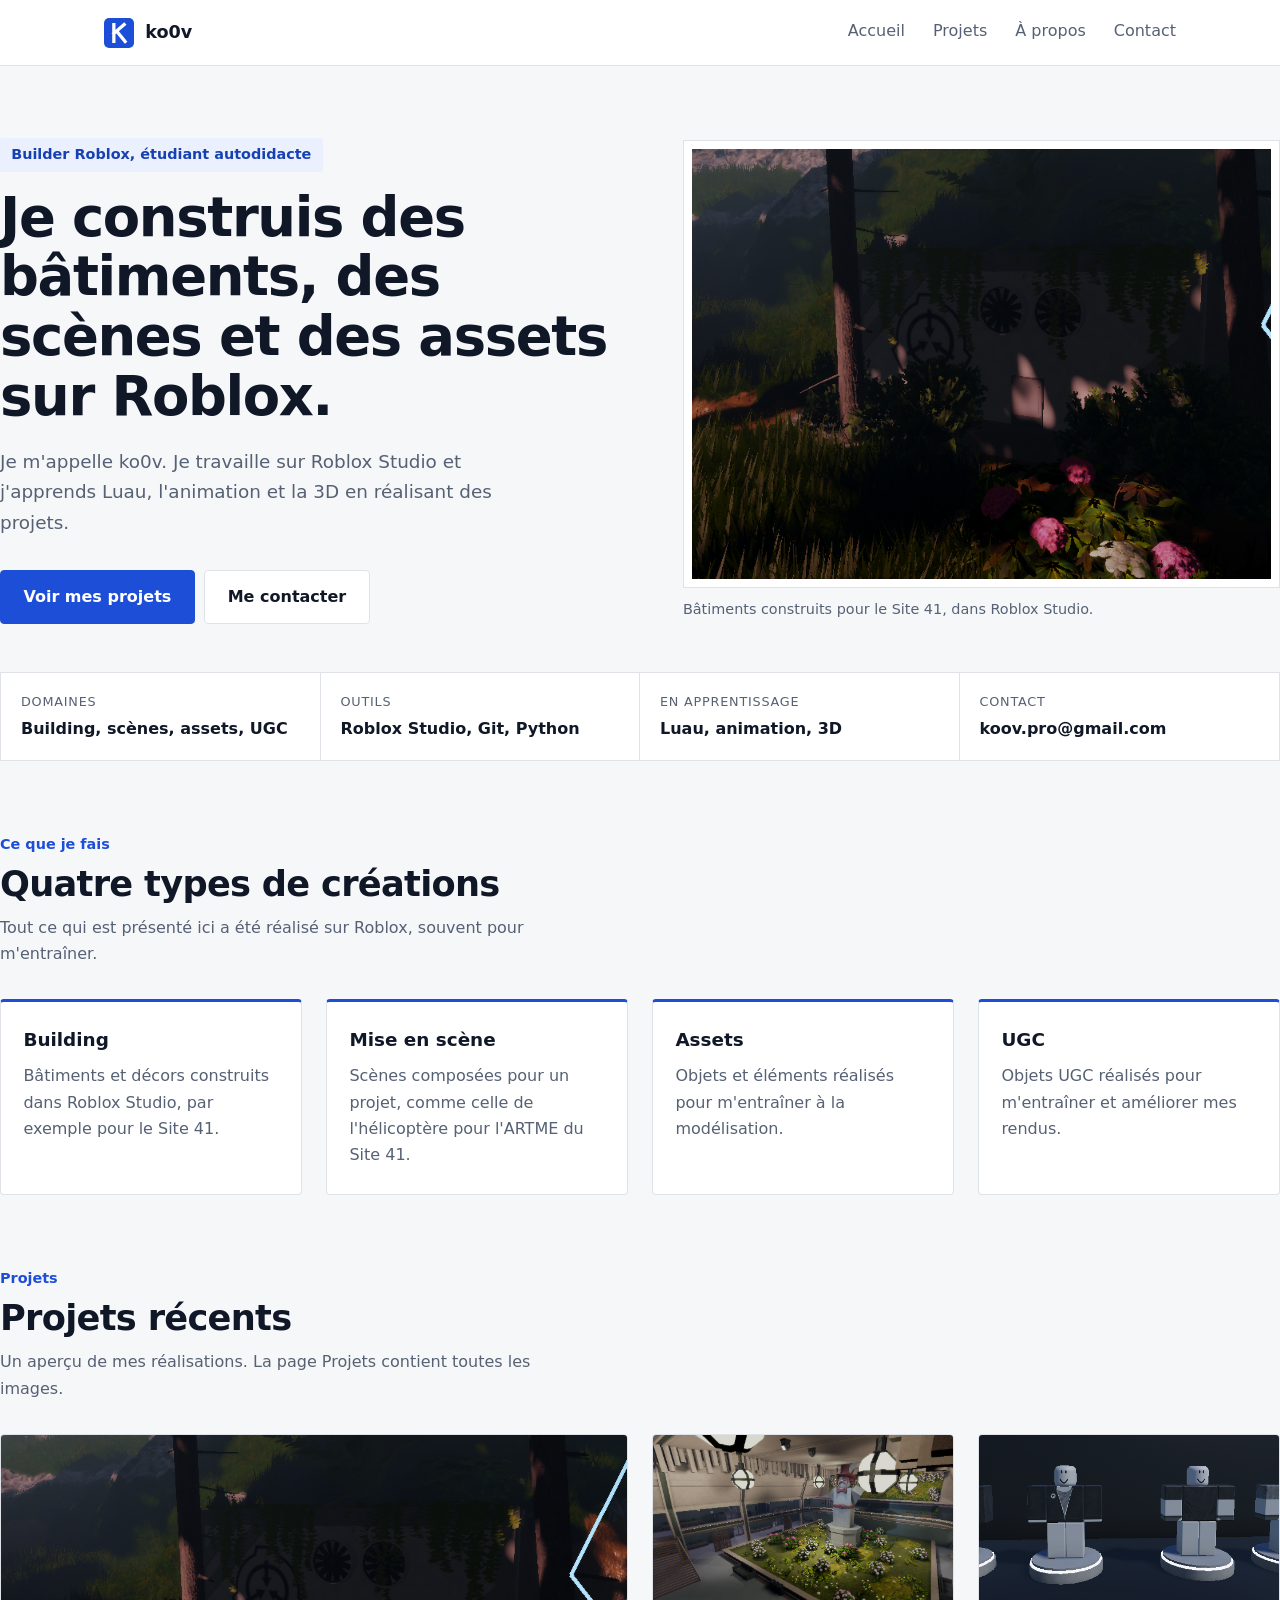
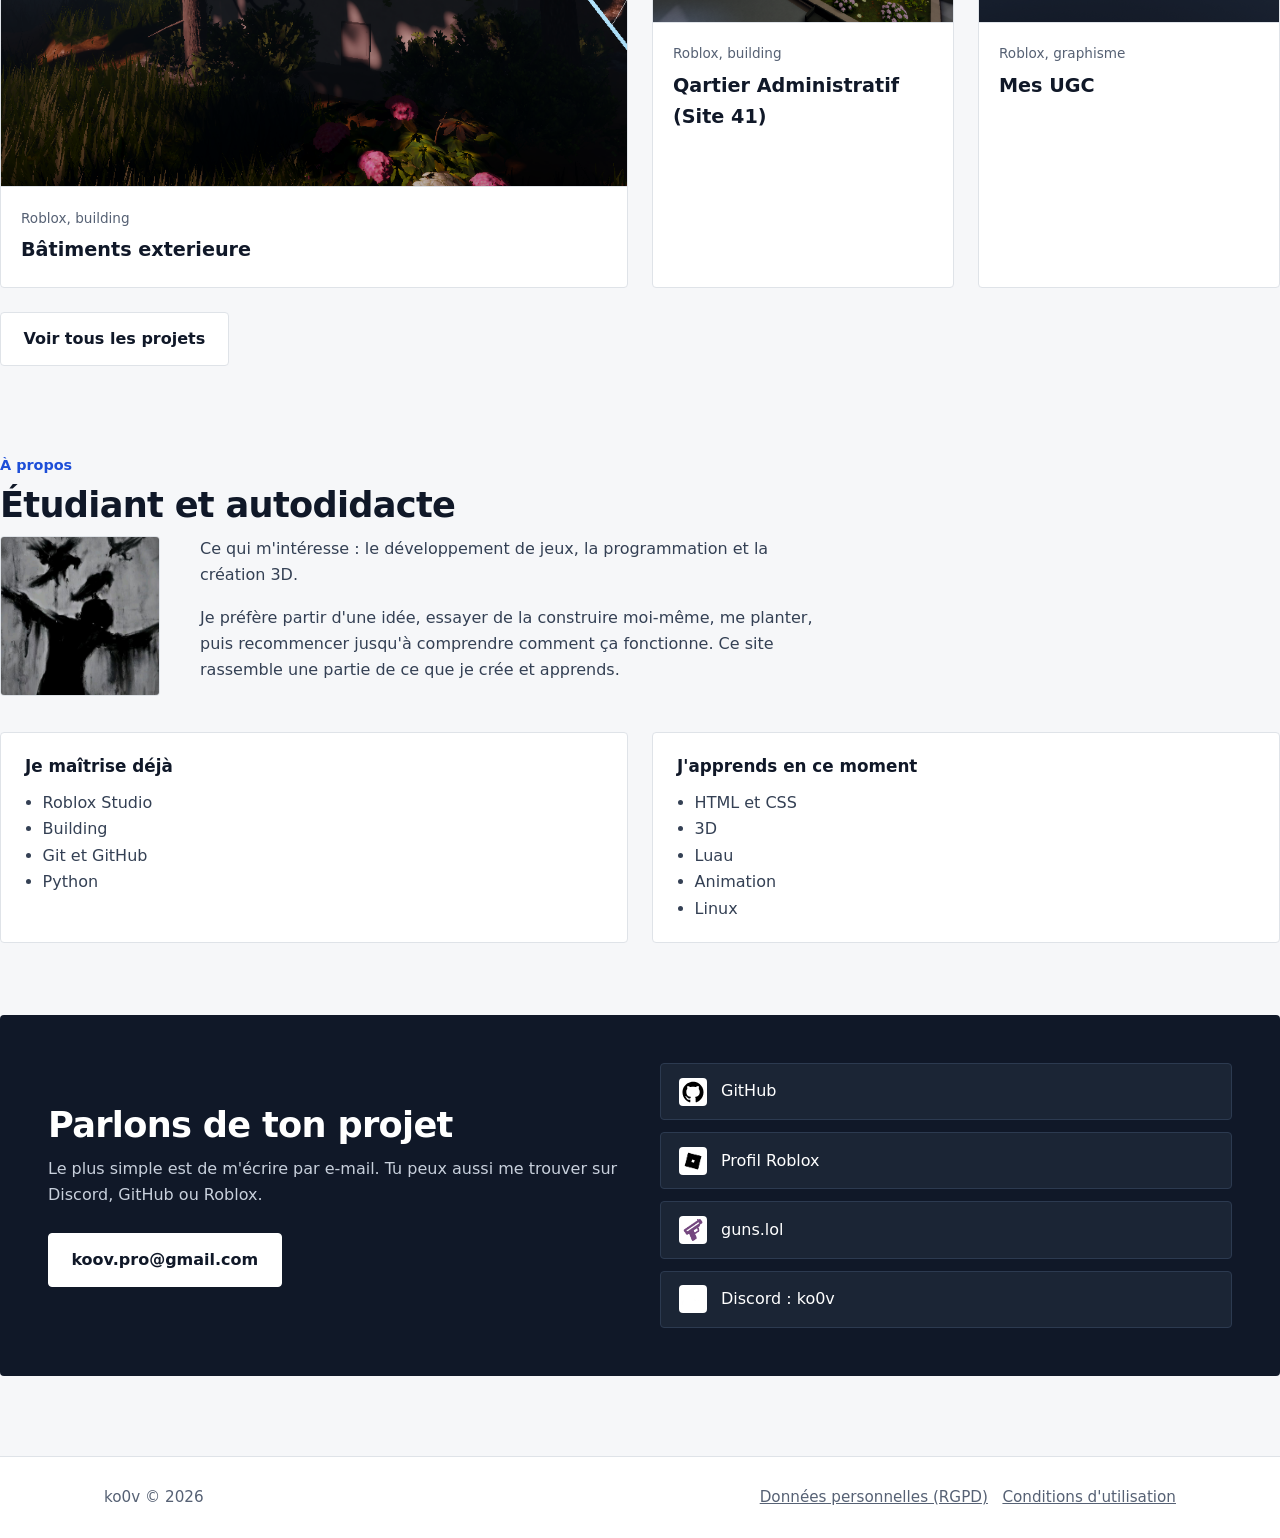
==== commit f100c476: "Nouvelle version du portfolio" ====
--- a/index.html
+++ b/index.html
@@ -1,42 +1,185 @@
-<!doctype html>
-<html lang="fr"><head><meta charset="utf-8"><meta name="viewport" content="width=device-width,initial-scale=1">
-<title>ko0v, builder Roblox</title><meta name="description" content="Portfolio de ko0v : bâtiments, scènes, assets et UGC sur Roblox.">
-<link rel="icon" href="favicon.svg" type="image/svg+xml"><link rel="stylesheet" href="css/style.css"></head>
+<!DOCTYPE html>
+<html lang="fr">
+
+<head>
+    <meta charset="utf-8"><meta name="viewport" content="width=device-width,initial-scale=1">
+    <title>ko0v Portfolio</title><meta name="description" content="Portfolio de ko0v : developement roblox et autre projet">
+    <link rel="icon" href="favicon.svg" type="image/svg+xml"><link rel="stylesheet" href="style.css">
+</head>
+
 <body>
-<header><div class="wrap"><a class="brand" href="index.html"><img src="favicon.svg" alt="">ko0v</a>
-<nav aria-label="Navigation principale"><a href="index.html">Accueil</a><a href="posts.html">Projets</a><a href="index.html#about">À propos</a><a href="index.html#contact">Contact</a></nav></div></header>
-<main>
-<div class="wrap">
-<div class="hero"><div><p class="kicker">Builder Roblox, étudiant autodidacte</p>
-<h1>Je construis des bâtiments, des scènes et des assets sur Roblox.</h1>
-<p class="lead">Je m'appelle ko0v. Je travaille sur Roblox Studio et j'apprends Luau, l'animation et la 3D en réalisant des projets.</p>
-<a class="btn" href="posts.html">Voir mes projets</a><a class="btn alt" href="#contact">Me contacter</a></div>
-<figure><img src="assets/images/bat01.png" alt="Bâtiment construit dans Roblox Studio"><figcaption>Bâtiments construits pour le Site 41, dans Roblox Studio.</figcaption></figure></div>
-<dl class="facts"><div><dt>Domaines</dt><dd>Building, scènes, assets, UGC</dd></div><div><dt>Outils</dt><dd>Roblox Studio, Git, Python</dd></div><div><dt>En apprentissage</dt><dd>Luau, animation, 3D</dd></div><div><dt>Contact</dt><dd>koov.pro@gmail.com</dd></div></dl>
-<section id="services"><p class="eyebrow">Ce que je fais</p><h2>Quatre types de créations</h2><p class="sub">Tout ce qui est présenté ici a été réalisé sur Roblox, souvent pour m'entraîner.</p>
-<div class="cards">
-<div class="svc"><h3>Building</h3><p>Bâtiments et décors construits dans Roblox Studio, par exemple pour le Site 41.</p></div>
-<div class="svc"><h3>Mise en scène</h3><p>Scènes composées pour un projet, comme celle de l'hélicoptère pour l'ARTME du Site 41.</p></div>
-<div class="svc"><h3>Assets</h3><p>Objets et éléments réalisés pour m'entraîner à la modélisation.</p></div>
-<div class="svc"><h3>UGC</h3><p>Objets UGC réalisés pour m'entraîner et améliorer mes rendus.</p></div></div></section>
-<section id="projects"><p class="eyebrow">Projets</p><h2>Projets récents</h2><p class="sub">Un aperçu de mes réalisations. La page Projets contient toutes les images.</p>
-<div class="cards">
-<a class="card feat" href="posts.html"><img src="assets/images/bat01.png" alt=""><div><small>Roblox, building</small><h3>Bâtiments</h3></div></a>
-<a class="card" href="posts.html"><img src="assets/images/bat02.png" alt=""><div><small>Roblox, building</small><h3>QA (Site 41)</h3></div></a>
-<a class="card" href="posts.html"><img src="assets/images/ugc01.png" alt=""><div><small>Roblox, graphisme</small><h3>Mes UGC</h3></div></a></div>
-<p style="margin-top:1.5rem"><a class="btn alt" style="margin-left:0" href="posts.html">Voir tous les projets</a></p></section>
-<section id="about"><p class="eyebrow">À propos</p><h2>Étudiant et autodidacte</h2><div class="about"><img src="assets/images/logo.jpg" alt="Logo de ko0v">
-<div><p>Ce qui m'intéresse : le développement de jeux, la programmation et la création 3D.</p>
-<p>Je préfère partir d'une idée, essayer de la construire moi-même, me planter, puis recommencer jusqu'à comprendre comment ça fonctionne. Ce site rassemble une partie de ce que je crée et apprends.</p></div></div>
-<div class="cols"><div><h3>Je maîtrise déjà</h3><ul class="plain"><li>Roblox Studio</li><li>Building</li><li>Git et GitHub</li><li>Python</li></ul></div>
-<div><h3>J'apprends en ce moment</h3><ul class="plain"><li>HTML et CSS</li><li>3D</li><li>Luau</li><li>Animation</li><li>Linux</li></ul></div></div></section>
-<section id="contact"><div class="contact"><div><h2>Parlons de ton projet</h2><p>Le plus simple est de m'écrire par e-mail. Tu peux aussi me trouver sur Discord, GitHub ou Roblox.</p><a class="btn" href="mailto:koov.pro@gmail.com">koov.pro@gmail.com</a></div>
-<ul class="links">
-<li><a href="https://github.com/raptor-gentil" target="_blank" rel="noopener"><img src="assets/images/github.svg" alt="">GitHub</a></li>
-<li><a href="https://www.roblox.com/fr/users/4418950819/profile" target="_blank" rel="noopener"><img src="assets/images/roblox.png" alt="">Profil Roblox</a></li>
-<li><a href="https://guns.lol/h0m" target="_blank" rel="noopener"><img src="assets/images/gunslol.webp" alt="">guns.lol</a></li>
-<li><span><img src="assets/images/discord.webp" alt="">Discord : ko0v</span></li></ul></div></section>
+    <header>
+        <div class="wrap">
+        <a class="brand" href="index.html">
+        <img src="favicon.svg" alt="">ko0v</a>
+        <nav aria-label="Navigation principale">
+        <a href="index.html">Accueil</a>
+        <a href="posts.html">Projets</a><a href="index.html#about">À propos</a>
+        <a href="index.html#contact">Contact</a></nav></div>
+    </header>
+
+    <div class="hero">
+        <div>
+            <p class="kicker">Builder Roblox, étudiant autodidacte</p>
+            <h1>Je construis des bâtiments, des scènes et des assets sur Roblox.</h1>
+            <p class="lead">Je m'appelle ko0v. Je travaille sur Roblox Studio et j'apprends Luau, l'animation et la 3D en réalisant des projets.</p>
+            <a class="btn" href="posts.html">Voir mes projets</a><a class="btn alt" href="#contact">Me contacter</a>
+        </div>
+        <figure>
+            <img src="images/bat01.png" alt="Bâtiment construit dans Roblox Studio">
+            <figcaption>Bâtiments construits pour le Site 41, dans Roblox Studio.</figcaption>
+        </figure>
+    </div>
+
+    <dl class="facts">
+        <div>
+            <dt>Domaines</dt>
+            <dd>Building, scènes, assets, UGC</dd>
+        </div>
+        <div>
+            <dt>Outils</dt>
+            <dd>Roblox Studio, Git, Python</dd>
+        </div><div><dt>En apprentissage</dt>
+            <dd>Luau, animation, 3D</dd>
+        </div>
+        <div>
+            <dt>Contact</dt>
+            <dd>koov.pro@gmail.com</dd>
+        </div>
+    </dl>
+
+    <section id="services">
+        <p class="eyebrow">Ce que je fais</p>
+        <h2>Quatre types de créations</h2>
+        <p class="sub">Tout ce qui est présenté ici a été réalisé sur Roblox, souvent pour m'entraîner.</p>
+
+        <div class="cards">
+            <div class="svc">
+                <h3>Building</h3>
+                <p>Bâtiments et décors construits dans Roblox Studio, par exemple pour le Site 41.</p>
+            </div>
+
+            <div class="svc">
+                <h3>Mise en scène</h3>
+                <p>Scènes composées pour un projet, comme celle de l'hélicoptère pour l'ARTME du Site 41.</p>
+            </div>
+
+            <div class="svc">
+                <h3>Assets</h3>
+                <p>Objets et éléments réalisés pour m'entraîner à la modélisation.</p>
+            </div>
+
+            <div class="svc">
+                <h3>UGC</h3>
+                <p>Objets UGC réalisés pour m'entraîner et améliorer mes rendus.</p>
+            </div>
+
+        </div>
+    </section>
+    <section id="projects">
+        <p class="eyebrow">Projets</p>
+        <h2>Projets récents</h2>
+        <p class="sub">Un aperçu de mes réalisations. La page Projets contient toutes les images.</p>
+        <div class="cards">
+            <a class="card feat" href="posts.html">
+                <img src="images/bat01.png" alt="">
+                <div>
+                    <small>Roblox, building</small>
+                    <h3>Bâtiments exterieure</h3>
+                </div>
+            </a>
+            <a class="card" href="posts.html">
+                <img src="images/bat02.png" alt="">
+                <div>
+                    <small>Roblox, building</small>
+                    <h3>Qartier Administratif (Site 41)</h3>
+                </div>
+            </a>
+            <a class="card" href="posts.html">
+                <img src="images/ugc01.png" alt="">
+                <div>
+                    <small>Roblox, graphisme</small>
+                    <h3>Mes UGC</h3>
+                </div>
+            </a>
+        </div>
+
+        <p style="margin-top:1.5rem">
+            <a class="btn alt" style="margin-left:0" href="posts.html">Voir tous les projets</a>
+        </p>
+    </section>
+
+    <section id="about">
+        <p class="eyebrow">À propos</p>
+        <h2>Étudiant et autodidacte</h2>
+        <div class="about">
+            <img src="images/logo.jpg" alt="ko0v">
+            <div>
+                <p>Ce qui m'intéresse : le développement de jeux, la programmation et la création 3D.</p>
+                <p>Je préfère partir d'une idée, essayer de la construire moi-même, me planter, puis recommencer jusqu'à comprendre comment ça fonctionne. Ce site rassemble une partie de ce que je crée et apprends.</p>
+            </div>
+        </div>
+
+        <div class="cols">
+            <div>
+                <h3>Je maîtrise déjà</h3>
+                <ul class="plain">
+                    <li>Roblox Studio</li>
+                    <li>Building</li>
+                    <li>Git et GitHub</li>
+                    <li>Python</li>
+                </ul>
+            </div>
+
+            <div>
+                <h3>J'apprends en ce moment</h3>
+                <ul class="plain">
+                    <li>HTML et CSS</li>
+                    <li>3D</li>
+                    <li>Luau</li>
+                    <li>Animation</li>
+                    <li>Linux</li>
+                </ul>
+            </div>
+        </div>
+    </section>
+
+    <section id="contact">
+        <div class="contact">
+            <div>
+                <h2>Parlons de ton projet</h2>
+                <p>Le plus simple est de m'écrire par e-mail. Tu peux aussi me trouver sur Discord, GitHub ou Roblox.</p>
+                <a class="btn" href="mailto:koov.pro@gmail.com">koov.pro@gmail.com</a>
+            </div>
+            <ul class="links">
+                <li>
+                    <a href="https://github.com/raptor-gentil" target="_blank" rel="noopener">
+                        <img src="images/github.svg" alt="">GitHub</a>
+                </li>
+                <li>
+                    <a href="https://www.roblox.com/fr/users/4418950819/profile" target="_blank" rel="noopener">
+                        <img src="images/roblox.png" alt="">Profil Roblox</a>
+                </li>
+                <li>
+                    <a href="https://guns.lol/h0m" target="_blank" rel="noopener">
+                        <img src="images/gunslol.webp" alt="">guns.lol</a>
+                </li>
+                <li>
+                    <a>
+                        <img src="images/discord.webp" alt="">Discord : ko0v</a>
+                </li>
+            </ul>
+        </div>
+    </section>
 </div>
-</main>
-<footer><div class="wrap"><span>ko0v &copy; 2026</span><span><a href="rgpd.html">Données personnelles (RGPD)</a> &nbsp; <a href="cgu.html">Conditions d'utilisation</a></span></div></footer>
-</body></html>
+
+    <footer>
+        <div class="wrap">
+            <span>ko0v &copy; 2026</span>
+            <span>
+                <a href="rgpd.html">Données personnelles (RGPD)</a> &nbsp; 
+                <a href="cgu.html">Conditions d'utilisation</a>
+            </span>
+        </div>
+    </footer>
+</body>
--- a/style.css
+++ b/style.css
@@ -0,0 +1,84 @@
+:root{--bg:#f6f7f9;--panel:#fff;--line:#dfe3e8;--ink:#101828;--muted:#566174;--accent:#1d4ed8;--accent-dark:#1741b3;--tint:#eaf0fd}
+*{box-sizing:border-box}
+html{font-family:"Segoe UI",system-ui,-apple-system,sans-serif;color:var(--ink);background:var(--bg);line-height:1.65}
+body{margin:0}
+img{max-width:100%;display:block}
+a{color:var(--accent)}
+::selection{background:var(--accent);color:#fff}
+a:focus-visible,button:focus-visible{outline:3px solid var(--accent);outline-offset:3px}
+.wrap{max-width:70rem;margin:0 auto;padding:0 1.5rem}
+header{position:sticky;top:0;z-index:5;background:rgba(255,255,255,.97);border-bottom:1px solid var(--line)}
+header .wrap{display:flex;flex-wrap:wrap;gap:.75rem 2rem;align-items:center;justify-content:space-between;padding-top:.9rem;padding-bottom:.9rem}
+.brand{display:flex;align-items:center;gap:.7rem;font-weight:700;font-size:1.1rem;color:var(--ink);text-decoration:none}
+.brand img{width:30px;height:30px;border-radius:5px}
+nav{display:flex;flex-wrap:wrap;gap:1.75rem}
+nav a{color:var(--muted);text-decoration:none;padding:.25rem 0;border-bottom:2px solid transparent}
+nav a:hover{color:var(--ink)}
+nav a[aria-current]{color:var(--ink);border-bottom-color:var(--accent)}
+.hero{display:grid;grid-template-columns:1.05fr 1fr;gap:3.5rem;align-items:center;padding:4.5rem 0 3rem}
+.kicker{display:inline-block;margin:0 0 1rem;padding:.3rem .7rem;background:var(--tint);color:var(--accent-dark);font-weight:600;font-size:.9rem;border-radius:3px}
+h1{font-size:clamp(2.1rem,4.6vw,3.4rem);line-height:1.1;letter-spacing:-.025em;margin:0 0 1.25rem}
+.lead{font-size:1.15rem;color:var(--muted);max-width:48ch;margin:0 0 2rem}
+figure{margin:0}
+figure img{width:100%;aspect-ratio:4/3;object-fit:cover;border:1px solid var(--line);background:var(--panel);padding:.5rem}
+figcaption{margin-top:.6rem;color:var(--muted);font-size:.9rem}
+.btn{display:inline-block;padding:.8rem 1.4rem;background:var(--accent);color:#fff;text-decoration:none;font:inherit;font-weight:600;border-radius:4px;border:1px solid var(--accent);cursor:pointer}
+.btn:hover{background:var(--accent-dark)}
+.btn.alt{background:var(--panel);color:var(--ink);border-color:var(--line);margin-left:.6rem}
+.btn.alt:hover{border-color:var(--ink)}
+.facts{display:grid;grid-template-columns:repeat(auto-fit,minmax(13rem,1fr));margin:0;border:1px solid var(--line);background:var(--panel)}
+.facts div{padding:1.1rem 1.25rem;border-right:1px solid var(--line)}
+.facts div:last-child{border-right:0}
+.facts dt{font-size:.8rem;letter-spacing:.06em;text-transform:uppercase;color:var(--muted);margin:0 0 .25rem}
+.facts dd{margin:0;font-weight:600}
+section{padding:4.5rem 0 0}
+.eyebrow{margin:0 0 .4rem;color:var(--accent);font-weight:700;font-size:.9rem}
+h2{font-size:clamp(1.6rem,3vw,2.2rem);letter-spacing:-.02em;line-height:1.2;margin:0 0 .6rem}
+.sub{color:var(--muted);max-width:56ch;margin:0 0 2rem}
+.cards{display:grid;grid-template-columns:repeat(auto-fit,minmax(17rem,1fr));gap:1.5rem}
+.card,.tile{background:var(--panel);border:1px solid var(--line);color:var(--ink);text-decoration:none;display:block;padding:0;text-align:left;font:inherit;cursor:pointer;border-radius:4px;overflow:hidden}
+.card:hover,.tile:hover{border-color:var(--accent);box-shadow:0 2px 12px rgba(16,24,40,.08)}
+.card img,.tile img{aspect-ratio:16/10;object-fit:cover;width:100%;border-bottom:1px solid var(--line)}
+.card div,.tile div{padding:1.1rem 1.25rem 1.3rem}
+.card small,.tile small{color:var(--muted);font-size:.85rem}
+.card h3,.tile h3{margin:.2rem 0 0;font-size:1.2rem}
+.tile p{margin:.4rem 0 0;color:var(--muted)}
+.feat{grid-column:span 2}
+.feat img{aspect-ratio:16/9}
+.svc{background:var(--panel);border:1px solid var(--line);border-top:3px solid var(--accent);padding:1.4rem 1.4rem 1.6rem;border-radius:4px}
+.svc h3{margin:0 0 .5rem;font-size:1.15rem}
+.svc p{margin:0;color:var(--muted)}
+.about{display:grid;grid-template-columns:10rem 1fr;gap:2.5rem;align-items:start}
+.about img{width:10rem;height:10rem;object-fit:cover;border:1px solid var(--line);border-radius:4px}
+.about p{max-width:62ch;margin:0 0 1rem;color:#344054}
+.cols{display:grid;grid-template-columns:repeat(auto-fit,minmax(15rem,1fr));gap:1.5rem;margin-top:2rem}
+.cols>div{background:var(--panel);border:1px solid var(--line);padding:1.25rem 1.5rem;border-radius:4px}
+.cols h3{margin:0 0 .6rem;font-size:1.05rem}
+ul.plain{margin:0;padding-left:1.1rem;color:#344054}
+.contact{background:var(--ink);color:#fff;padding:3rem;border-radius:4px;display:grid;grid-template-columns:1fr 1fr;gap:2.5rem;align-items:center}
+.contact h2{color:#fff}
+.contact p{color:#c8d0dc;margin:0 0 1.5rem}
+.contact .btn{background:#fff;color:var(--ink);border-color:#fff}
+.contact .btn:hover{background:var(--tint)}
+.links{list-style:none;margin:0;padding:0;display:grid;gap:.75rem}
+.links a,.links span{display:flex;align-items:center;gap:.9rem;padding:.85rem 1.1rem;background:#1b2535;border:1px solid #2c3a50;color:#fff;text-decoration:none;border-radius:4px}
+.links a:hover{border-color:#fff}
+.links img{width:28px;height:28px;object-fit:contain;background:#fff;padding:3px;border-radius:4px}
+.filters{display:flex;flex-wrap:wrap;gap:.5rem;margin:0 0 2rem}
+.filters button{padding:.5rem 1rem;border:1px solid var(--line);background:var(--panel);color:var(--ink);font:inherit;border-radius:4px;cursor:pointer}
+.filters button:hover{border-color:var(--ink)}
+.filters button[aria-pressed=true]{background:var(--accent);border-color:var(--accent);color:#fff;font-weight:600}
+dialog{border:1px solid var(--line);padding:1.25rem;max-width:min(62rem,94vw);width:100%;background:var(--panel);color:var(--ink);border-radius:4px}
+dialog::backdrop{background:rgba(16,24,40,.75)}
+dialog img{max-height:70vh;width:100%;object-fit:contain;background:var(--bg)}
+.vbar{display:flex;flex-wrap:wrap;gap:.75rem;justify-content:space-between;align-items:center;margin-top:1rem}
+.vbar .btn{padding:.5rem 1rem}
+.prose{max-width:46rem;padding:4rem 0}
+.prose h1{font-size:2.2rem}
+.prose h2{font-size:1.15rem;margin:2rem 0 .4rem}
+.prose p{color:#344054}
+footer{margin-top:5rem;background:var(--panel);border-top:1px solid var(--line);padding:1.75rem 0;color:var(--muted);font-size:.95rem}
+footer .wrap{display:flex;flex-wrap:wrap;gap:.5rem 2rem;justify-content:space-between}
+footer a{color:var(--muted)}
+footer a:hover{color:var(--ink)}
+@media(max-width:760px){.hero,.about,.contact{grid-template-columns:1fr;gap:2rem}.hero{padding-top:2.5rem}.feat{grid-column:auto}.facts div{border-right:0;border-bottom:1px solid var(--line)}.btn.alt{margin:.6rem 0 0}.contact{padding:1.75rem}}
